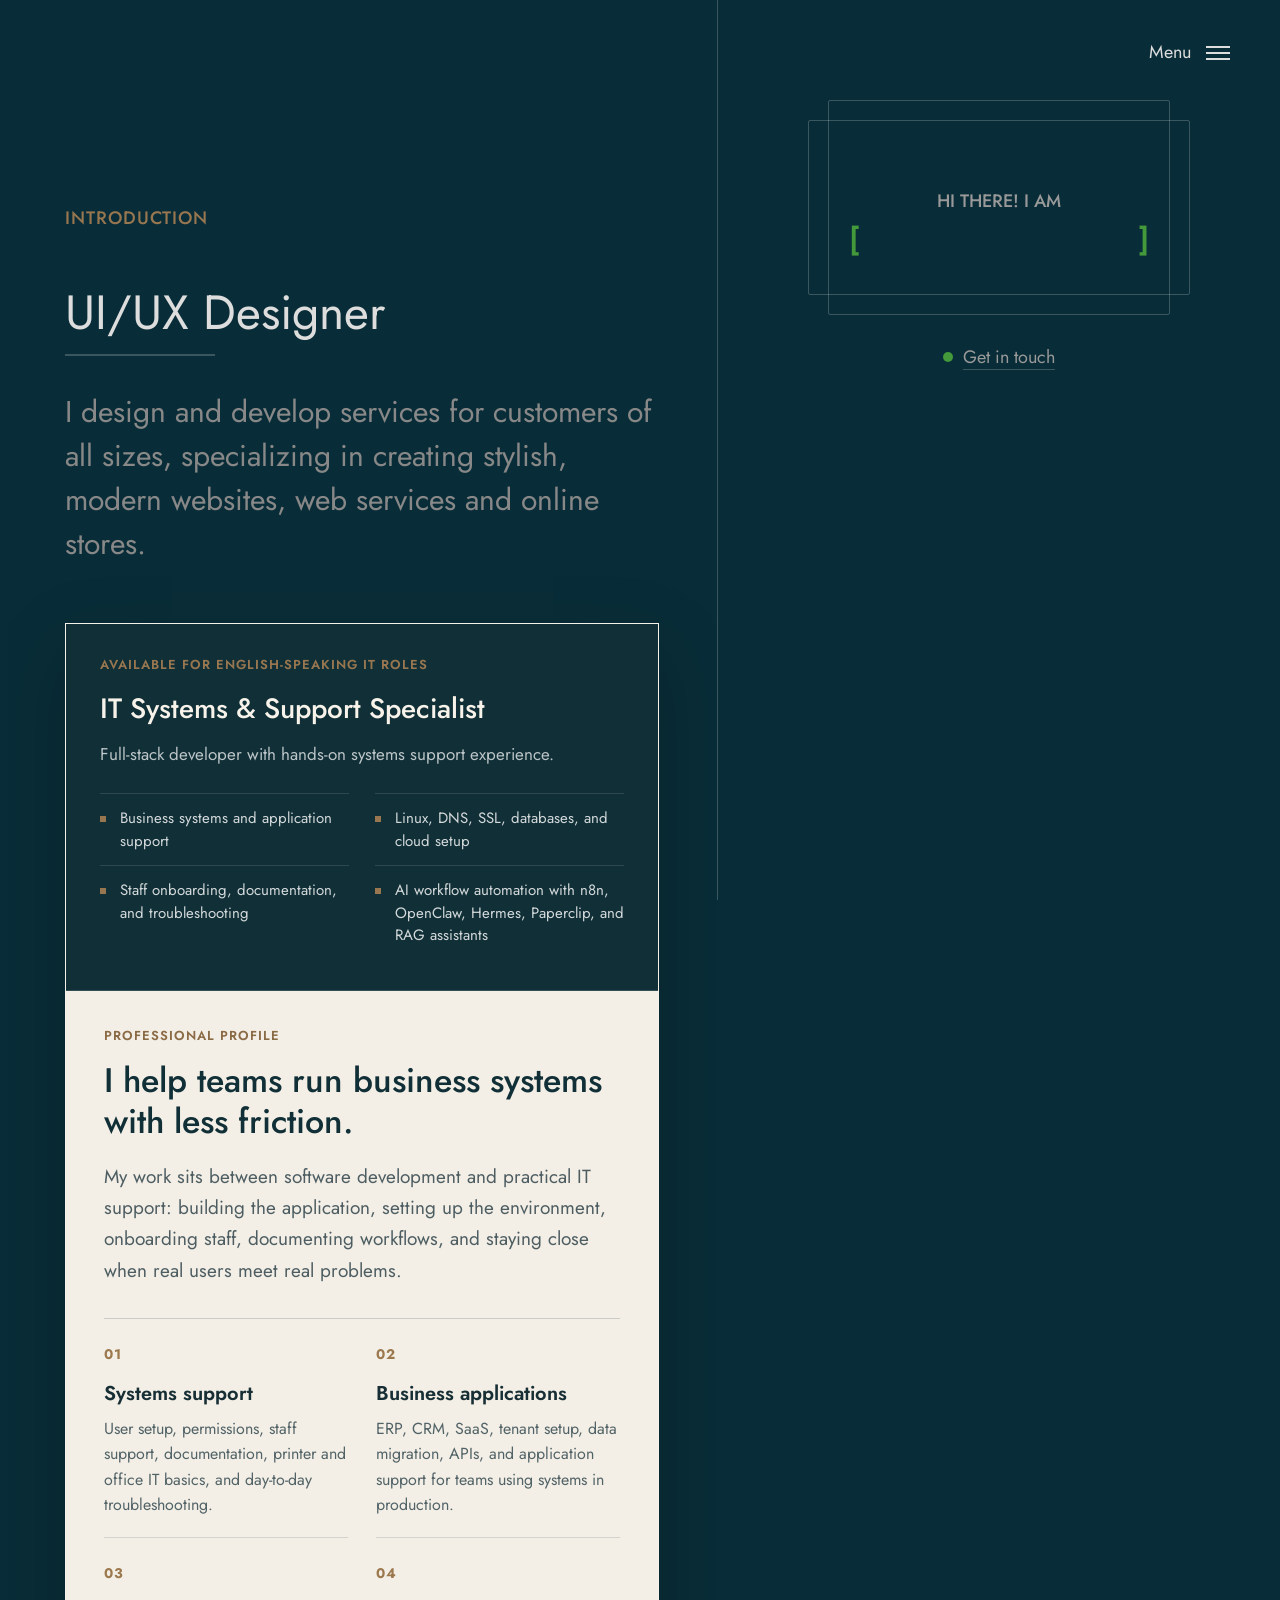
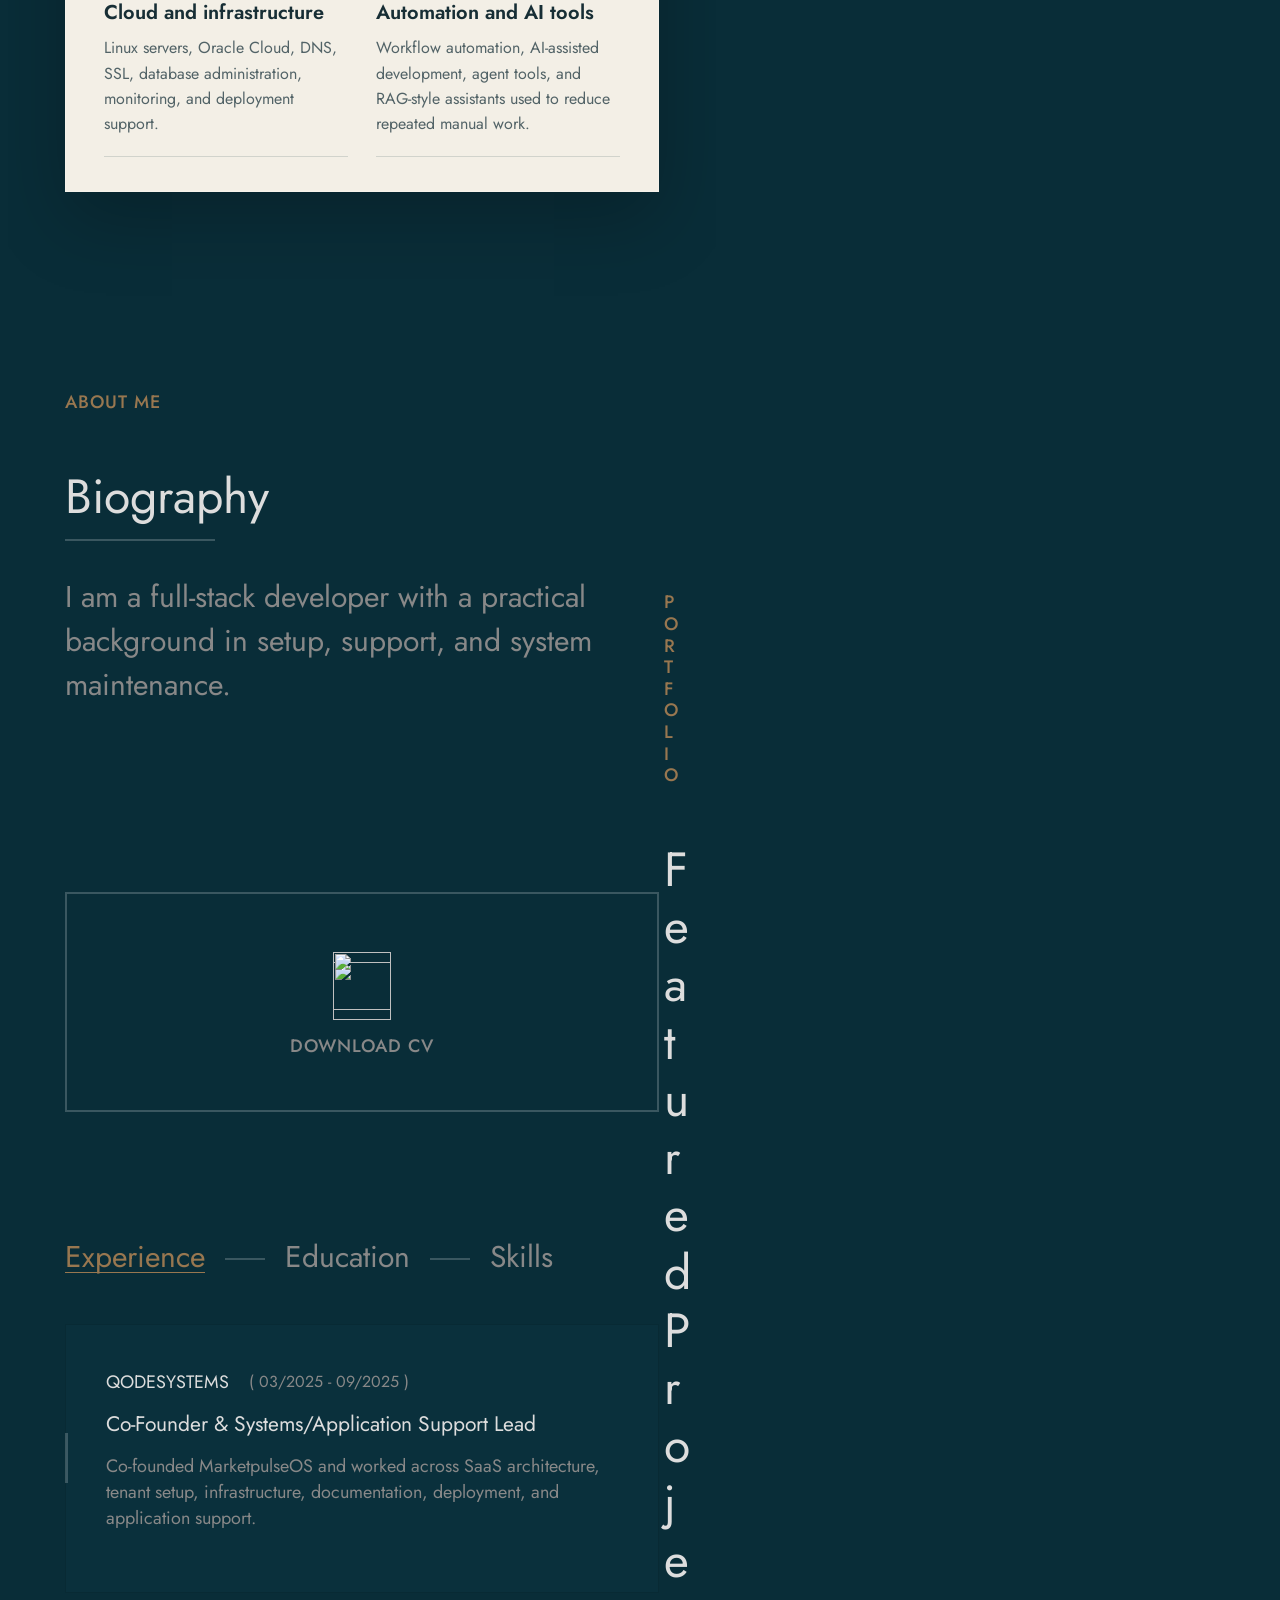
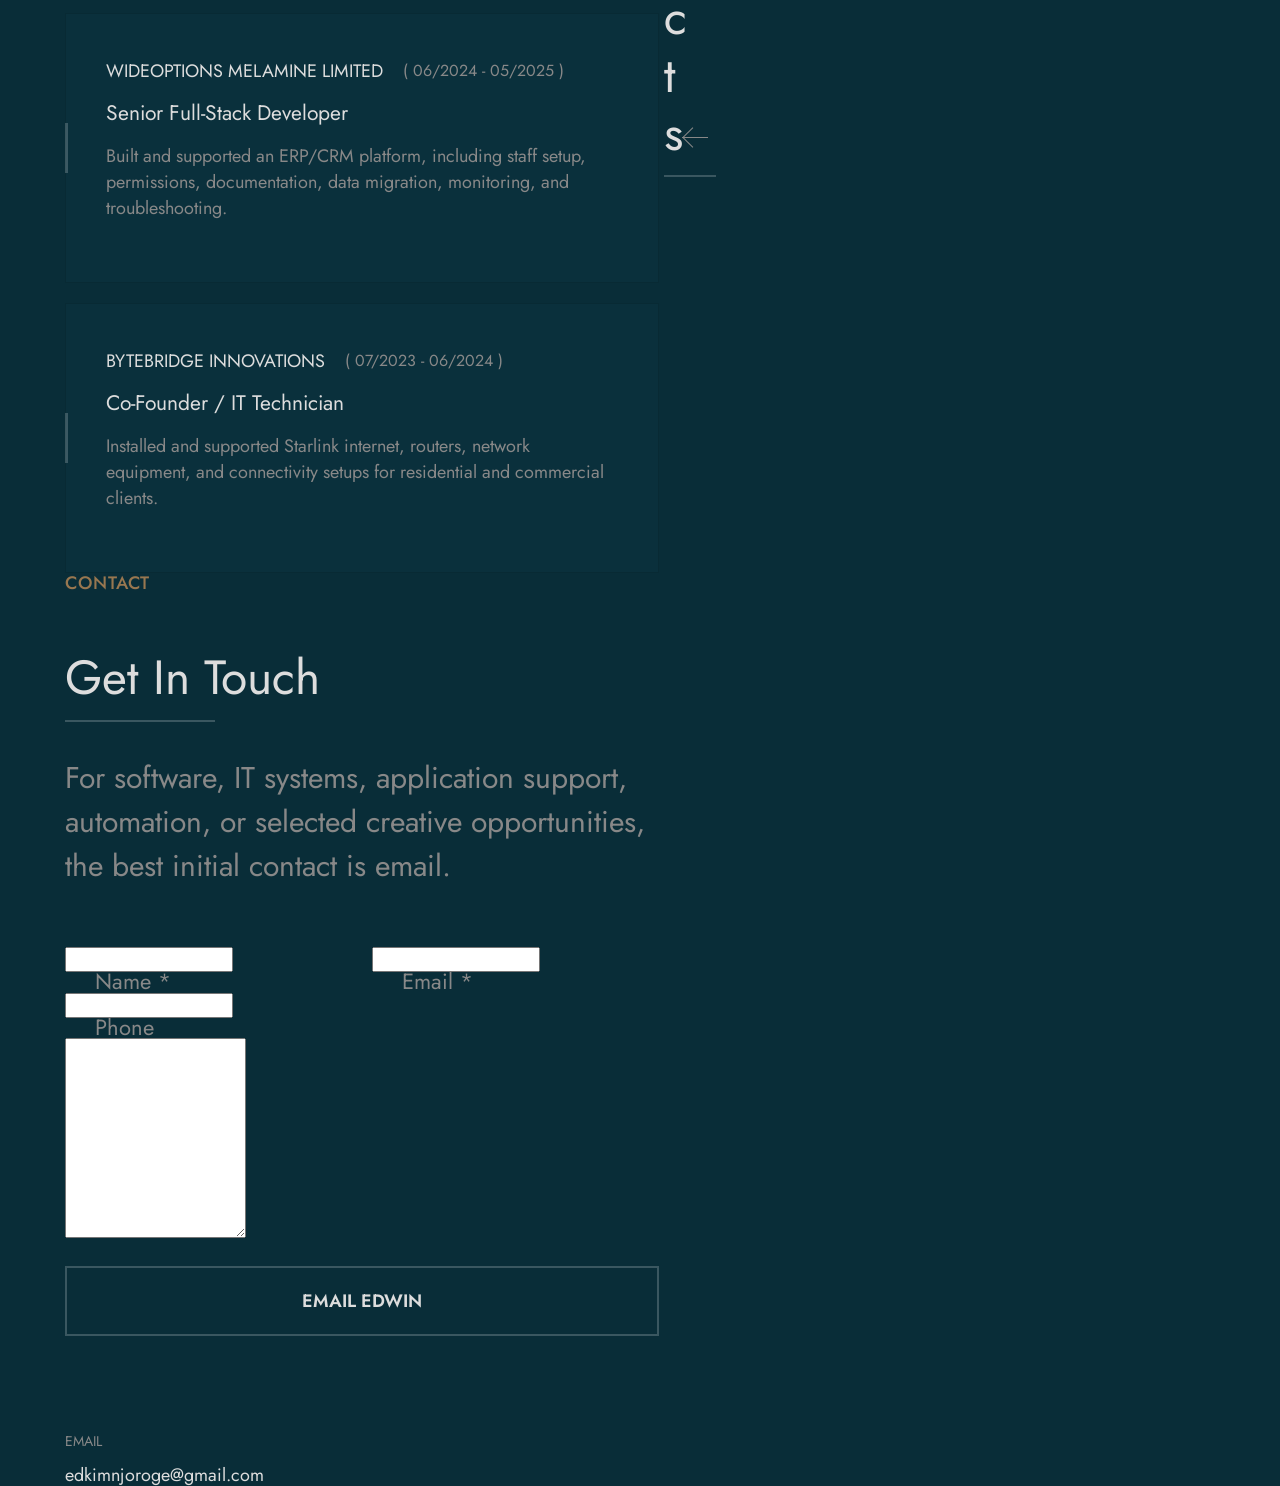
==== index.html @ b4921d98 "Test CV-style portfolio landing" ====
<!DOCTYPE html>
<!--[if lt IE 7 ]><html class="ie ie6" lang="en"> <![endif]-->
<!--[if IE 7 ]><html class="ie ie7" lang="en"> <![endif]-->
<!--[if IE 8 ]><html class="ie ie8" lang="en"> <![endif]-->
<!--[if (gte IE 9)|!(IE)]><!--><html lang="en"> <!--<![endif]-->

<head>

<meta http-equiv="Content-Type" content="text/html; charset=utf-8" />

<meta name="description" content="Portfolio of Edwin Njoroge, an IT Systems & Support Specialist and full-stack developer with experience in SaaS platforms, business systems, infrastructure support, application support, and automation.">
<meta name="author" content="Edwin Njoroge">

<meta name="viewport" content="width=device-width, initial-scale=1, maximum-scale=1">

<title data-i18n="site.pageTitles.home">Edwin Njoroge | IT Systems & Support Specialist</title>
<link rel="icon" type="image/png" href="favicon.png">

<!-- Google Fonts -->
<link rel="preconnect" href="https://fonts.googleapis.com">
<link rel="preconnect" href="https://fonts.gstatic.com" crossorigin>
<link href="https://fonts.googleapis.com/css2?family=Jost:ital,wght@0,100;0,200;0,300;0,400;0,500;0,600;0,700;0,800;0,900;1,100;1,200;1,300;1,400;1,500;1,600;1,700;1,800;1,900&display=swap" rel="stylesheet">
<!-- /Google Fonts -->

<!-- Styles -->
<link type="text/css" rel="stylesheet" href="css/base.css?ver=3" />
<link type="text/css" rel="stylesheet" href="css/owl-carousel.css?ver=3" />
<link type="text/css" rel="stylesheet" href="css/style.css?ver=20260705-cvtest" />
<!--[if lt IE 9]> <script src="js/modernizr.custom.js?ver=3"></script> <![endif]-->
<!-- /Styles -->

</head>

<body>
<script>
(function () {
	try {
		var theme = window.localStorage.getItem('edkimnjoroge-theme');
		if (theme === 'light') {
			document.body.classList.add('light');
		} else if (theme === 'dark') {
			document.body.classList.remove('light');
		}
	} catch (error) {}
})();
</script>


<!-- Wrapper All -->
<div class="resumo_fn_wrapper">

	<!-- MODALBOX -->
	<div class="resumo_fn_modalbox">
		<a class="extra_closer" href="#"></a>
		<div class="box_inner">
			<a class="closer" href="#"><span></span></a>
			<div class="modal_content">
				
				<div class="modal_in">
					<!-- Content comes from JS -->
				</div>
				
				<div class="fn__nav" data-from="" data-index="">
					<a href="#" class="prev">
						<span class="text">Prev</span>
						<span class="arrow_wrapper"><span class="arrow"></span></span>
					</a>
					<a href="#" class="next">
						<span class="text">Next</span>
						<span class="arrow_wrapper"><span class="arrow"></span></span>
					</a>
				</div>
			</div>
		</div>
	</div>
	<!-- /MODALBOX --> 
	
	<div class="resumo_fn_content">
		
		<!-- Main Left Part -->
		<div class="resumo_fn_left">

			<!-- Page -->
			<div class="resumo_fn_page">


				<!-- Home Section -->
				<section id="home">
					<div class="container">
						<div class="roww">

							<!-- Main Title -->
							<div class="resumo_fn_main_title">
								<h3 class="subtitle" data-i18n="home.eyebrow">Introduction</h3>
								<h3 class="title" data-i18n="home.heroName">UI/UX Designer</h3>
								<p class="desc" data-i18n="home.heroLead">I design and develop services for customers of all sizes, specializing in creating stylish, modern websites, web services and online stores.</p>
								<p class="desc" data-i18n="home.heroBody" style="margin-top: 15px;"></p>
							</div>
							<!-- /Main Title -->

							<div class="cv_dossier">
								<aside class="cv_dossier_side">
									<p class="cv_dossier_kicker" data-i18n="home.dossier.kicker">Available for English-speaking IT roles</p>
									<h4 data-i18n="home.dossier.role">IT Systems & Support Specialist</h4>
									<p data-i18n="home.dossier.roleNote">Full-stack developer with hands-on systems support experience.</p>
									<ul>
										<li data-i18n="home.dossier.sideItems.0">Business systems and application support</li>
										<li data-i18n="home.dossier.sideItems.1">Linux, DNS, SSL, databases, and cloud setup</li>
										<li data-i18n="home.dossier.sideItems.2">Staff onboarding, documentation, and troubleshooting</li>
										<li data-i18n="home.dossier.sideItems.3">AI workflow automation with n8n, OpenClaw, Hermes, Paperclip, and RAG assistants</li>
									</ul>
								</aside>
								<div class="cv_dossier_main">
									<p class="cv_dossier_label" data-i18n="home.dossier.profileLabel">Professional profile</p>
									<h4 data-i18n="home.dossier.profileTitle">I help teams run business systems with less friction.</h4>
									<p data-i18n="home.dossier.profileBody">My work sits between software development and practical IT support: building the application, setting up the environment, onboarding staff, documenting workflows, and staying close when real users meet real problems.</p>
									<div class="cv_dossier_grid">
										<div class="cv_dossier_card">
											<span data-i18n="home.dossier.cards.0.number">01</span>
											<h5 data-i18n="home.dossier.cards.0.title">Systems support</h5>
											<p data-i18n="home.dossier.cards.0.body">User setup, permissions, staff support, documentation, printer and office IT basics, and day-to-day troubleshooting.</p>
										</div>
										<div class="cv_dossier_card">
											<span data-i18n="home.dossier.cards.1.number">02</span>
											<h5 data-i18n="home.dossier.cards.1.title">Business applications</h5>
											<p data-i18n="home.dossier.cards.1.body">ERP, CRM, SaaS, tenant setup, data migration, APIs, and application support for teams using systems in production.</p>
										</div>
										<div class="cv_dossier_card">
											<span data-i18n="home.dossier.cards.2.number">03</span>
											<h5 data-i18n="home.dossier.cards.2.title">Cloud and infrastructure</h5>
											<p data-i18n="home.dossier.cards.2.body">Linux servers, Oracle Cloud, DNS, SSL, database administration, monitoring, and deployment support.</p>
										</div>
										<div class="cv_dossier_card">
											<span data-i18n="home.dossier.cards.3.number">04</span>
											<h5 data-i18n="home.dossier.cards.3.title">Automation and AI tools</h5>
											<p data-i18n="home.dossier.cards.3.body">Workflow automation, AI-assisted development, agent tools, and RAG-style assistants used to reduce repeated manual work.</p>
										</div>
									</div>
								</div>
							</div>

						</div>
					</div>
				</section>
				<!-- /Home Section -->


				<!-- About Section -->
				<section id="about">
					<div class="container">
						<div class="roww">

							<!-- Main Title -->
							<div class="resumo_fn_main_title">
								<h3 class="subtitle" data-i18n="about.eyebrow">About Me</h3>
								<h3 class="title" data-i18n="about.title">Biography</h3>
								<p class="desc" data-i18n="about.lead">I am a full-stack developer with a practical background in setup, support, and system maintenance.</p>
								<div id="about-paragraphs" style="margin-top: 15px;"></div>
							</div>
							<!-- /Main Title -->

							<!-- About Information -->
							<div class="resumo_fn_about_info">
								<div class="about_left">
									<!-- Dynamic Table inserted by JS -->
								</div>
								<div class="about_right">
									<!-- Download CV Button -->
									<div class="resumo_fn_cv_btn">
										<a href="#" download>
											<span class="icon">
												<img src="svg/inbox.svg" alt="" class="fn__svg" />
												<img src="svg/arrow.svg" alt="" class="fn__svg arrow" />
											</span>
											<span>Download CV</span>
										</a>
									</div>
									<!-- /Download CV Button -->
								</div>
							</div>
							<!-- /About Information -->


							<!-- Tabs Shortcode -->
							<div class="resumo_fn_tabs">

								<!-- Tab: Header -->
								<div class="tab_header">
									<ul>
										<li class="active"><a href="#tab1">Experience</a></li>
										<li><a href="#tab2">Education</a></li>
										<li><a href="#tab3">Skills</a></li>
									</ul>
								</div>
								<!-- /Tab: Header -->

								<!-- Tab: Content -->
								<div class="tab_content">

									<!-- #1 tab content -->
									<div id="tab1" class="tab_item active">

										<!-- Boxed List -->
										<div class="resumo_fn_boxed_list">
											<ul>
												<li>
													<div class="item">
														<div class="item_top">
															<h5>Qodesystems</h5>
															<span>( 03/2025 - 09/2025 )</span>
														</div>
														<h3>Co-Founder & Systems/Application Support Lead</h3>
														<p>Co-founded MarketpulseOS and worked across SaaS architecture, tenant setup, infrastructure, documentation, deployment, and application support.</p>
													</div>
												</li>
												<li>
													<div class="item">
														<div class="item_top">
															<h5>Wideoptions Melamine Limited</h5>
															<span>( 06/2024 - 05/2025 )</span>
														</div>
														<h3>Senior Full-Stack Developer</h3>
														<p>Built and supported an ERP/CRM platform, including staff setup, permissions, documentation, data migration, monitoring, and troubleshooting.</p>
													</div>
												</li>
												<li>
													<div class="item">
														<div class="item_top">
															<h5>ByteBridge Innovations</h5>
															<span>( 07/2023 - 06/2024 )</span>
														</div>
														<h3>Co-Founder / IT Technician</h3>
														<p>Installed and supported Starlink internet, routers, network equipment, and connectivity setups for residential and commercial clients.</p>
													</div>
												</li>
											</ul>
										</div>
										<!-- /Boxed List -->

									</div>
									<!-- /#1 tab content -->

									<!-- #2 tab content -->
									<div id="tab2" class="tab_item">

										<!-- Boxed List -->
										<div class="resumo_fn_boxed_list">
											<ul>
												<li>
													<div class="item">
														<div class="item_top">
															<h5>Jomo Kenyatta University of Agriculture and Technology</h5>
															<span>( 2009 - 2013 )</span>
														</div>
														<h3>BSc Computer Science</h3>
														<p>Second Class Honours. Degree recognized in Germany through Anabin as corresponding to a German Bachelor.</p>
													</div>
												</li>
												<li>
													<div class="item">
														<div class="item_top">
															<h5>VHS Herrenberg</h5>
															<span>( 04/2026 - Present )</span>
														</div>
														<h3>German Language Course</h3>
														<p>Continuing German language study towards B1.</p>
													</div>
												</li>
												<li>
													<div class="item">
														<div class="item_top">
															<h5>AG German Institute</h5>
															<span>( 2024 - 05/2025 )</span>
														</div>
														<h3>German Language Course</h3>
														<p>Completed German language study in Nairobi before relocating to Germany.</p>
													</div>
												</li>
											</ul>
										</div>
										<!-- /Boxed List -->

									</div>
									<!-- /#2 tab content -->

									<!-- #3 tab content -->
									<div id="tab3" class="tab_item">

										<!-- Progress Bar -->
										<div class="resumo_fn_progress_bar">

											<div class="progress_item" data-value="92">
												<div class="item_in">
													<h3 class="progress_title">Adobe Photoshop</h3>
													<span class="progress_percent"></span>
													<div class="bg_wrap"><div class="progress_bg"></div></div>
												</div>
											</div>

											<div class="progress_item" data-value="95">
												<div class="item_in">
													<h3 class="progress_title">HTML5 &amp; CSS3</h3>
													<span class="progress_percent"></span>
													<div class="bg_wrap"><div class="progress_bg"></div></div>
												</div>
											</div>

											<div class="progress_item" data-value="80">
												<div class="item_in">
													<h3 class="progress_title">WordPress</h3>
													<span class="progress_percent"></span>
													<div class="bg_wrap"><div class="progress_bg"></div></div>
												</div>
											</div>

											<div class="progress_item" data-value="85">
												<div class="item_in">
													<h3 class="progress_title">Adobe Illustrator</h3>
													<span class="progress_percent"></span>
													<div class="bg_wrap"><div class="progress_bg"></div></div>
												</div>
											</div>

										</div>
										<!-- /Progress Bar -->

										<!-- Description -->
										<div class="resumo_fn_desc">
											<p>I work across software delivery, product implementation, infrastructure, application support, and workflow automation, with additional experience in creative production and visual presentation.</p>
										</div>

									</div>
									<!-- /#2 tab content -->

								</div>
								<!-- /Tab: Content -->
							</div>
							<!-- /Tabs Shortcode -->


						</div>
					</div>
				</section>
				<!-- /About Section -->



				<!-- Portfolio Section -->
				<section id="portfolio">

					<div class="container">
						<div class="roww">
							<!-- Main Title -->
							<div class="resumo_fn_main_title">
								<div class="my__nav">
									<a href="#" class="prev"><span></span></a>
									<a href="#" class="next"><span></span></a>
								</div>
								<h3 class="subtitle" data-i18n="site.nav.projects">Portfolio</h3>
								<h3 class="title" id="portfolio-section-title" data-i18n="projects.title">Featured Projects</h3>
							</div>
							<!-- /Main Title -->
							
						</div>
					</div>

					<div class="container noright">
						<div class="roww">
							<div class="owl-carousel modal_items portfolio-carousel" id="portfolio-carousel" data-from="portfolio" data-count="0">
								<!-- Dynamically populated by JS -->
							</div>
						</div>
					</div>

				</section>
				<!-- /Portfolio Section -->
				<!-- Contact Section -->
				<section id="contact">
					<div class="container">
						<div class="roww resumo_fn_contact">

							<!-- Main Title -->
							<div class="resumo_fn_main_title">
								<h3 class="subtitle" data-i18n="contact.eyebrow">Contact</h3>
								<h3 class="title" data-i18n="contact.title">Get In Touch</h3>
								<p class="desc" data-i18n="contact.intro">For software, IT systems, application support, automation, or selected creative opportunities, the best initial contact is email.</p>
							</div>
							<!-- /Main Title -->

							<!-- Contact Form -->
							<form class="contact_form" action="/" method="post" autocomplete="off" data-email="edkimnjoroge@gmail.com">
								<div class="success" data-success="Your email client should open with the message ready to send."></div>
								<div class="empty_notice"><span>Please fill name, email, and message.</span></div>

								<div class="items_wrap">
									<div class="items">
										<div class="item half">
											<div class="input_wrapper">
												<input id="name" type="text" />
												<span class="moving_placeholder" data-i18n="contact.namePlaceholder">Name *</span>
											</div>
										</div>
										<div class="item half">
											<div class="input_wrapper">
												<input id="email" type="email" />
												<span class="moving_placeholder" data-i18n="contact.emailPlaceholder">Email *</span>
											</div>
										</div>
										<div class="item">
											<div class="input_wrapper">
												<input id="phone" type="text" />
												<span class="moving_placeholder" data-i18n="contact.phonePlaceholder">Phone</span>
											</div>
										</div>
										<div class="item">
											<div class="input_wrapper">
												<textarea id="message"></textarea>
												<span class="moving_placeholder" data-i18n="contact.messagePlaceholder">Message</span>
											</div>
										</div>
										<div class="item">
											<a id="send_message" href="#" data-i18n="contact.submitButton">Email Edwin</a>
										</div>
									</div>
								</div>
							</form>
							<!-- /Contact Form -->

							<!-- Contact Info -->
							<div class="resumo_fn_contact_info">
								<p data-i18n="contact.emailLabel">Email</p>
								<h3><a class="fn__link" href="mailto:edkimnjoroge@gmail.com" id="contact-email">edkimnjoroge@gmail.com</a></h3>
							</div>
							<!-- /Contact Info -->

						</div>
					</div>
				</section>
				<!-- /Contact Section -->

			</div>
			<!-- /Page -->

		</div>
		<!-- /Main Left Part -->

		<!-- Main Right Part -->
		<div class="resumo_fn_right">

			<!-- Menu Triggger -->
			<a href="#" class="menu_trigger">
				<span class="text">Menu</span>
				<span class="hamb">
					<span></span>
					<span></span>
					<span></span>
				</span>
			</a>
			<!-- /Menu Triggger -->

			<!-- Panel Content -->
			<div class="right_in">
				<div class="right_top">
					<div class="border1"></div><div class="border2"></div>

					<div class="img_holder">
						<img src="img/Edwin Njoroge Profile Photo.jpg" alt="">
						<div class="abs_img" data-bg-img="img/Edwin Njoroge Profile Photo.jpg"></div>
					</div>
					<div class="title_holder">
						<h5 data-i18n="site.nav.home">Hi There! I am</h5>
						<h3>
							<span class="animated_title">
								<span class="title_in" data-i18n="home.heroName">Edwin Njoroge</span>
								<span class="title_in" data-i18n="home.heroRole">IT Systems & Support Specialist</span>
							</span>
						</h3>
					</div>
				</div>
				<div class="right_bottom">
					<a href="#contact">
						<span class="circle"></span>
						<span class="text" data-i18n="contact.title">Get in touch</span>
					</a>
				</div>
			</div>
			<!-- /Panel Content -->

		</div>
		<!-- /Main Right Part -->
	
	</div>
	
	<!-- Right Hidden Navigation -->
	<a href="#" class="resumo_fn_nav_overlay"></a>
	<div class="resumo_fn_navigation">
		<a href="#" class="closer"></a>
		
		<!-- Navigation Content -->
		<div class="nav_in">
			
			<nav id="nav">
				<h3 class="label">Menu</h3>
				<div id="site-nav-controls" class="site-nav-controls"></div>
				<ul>
					<li><a href="#home" data-i18n="site.nav.home">Home</a></li>
					<li><a href="#about" data-i18n="site.nav.about">About</a></li>
					<li><a href="#portfolio" data-i18n="site.nav.projects" data-portfolio-mode="software">Portfolio</a></li>
					<li><a href="#portfolio" data-i18n="site.nav.creative" data-portfolio-mode="creative">Creative</a></li>
					<li><a href="#contact" data-i18n="site.nav.contact">Contact</a></li>
				</ul>
			</nav>
			
			<div class="nav_footer">
				<div class="social">
					<ul>
						<li><a href="https://www.linkedin.com/in/edkimnjoroge/" target="_blank" rel="noopener noreferrer"><img src="svg/social/linkedin.svg" alt="LinkedIn" class="fn__svg"></a></li>
					</ul>
				</div>
			</div>
			
		</div>
		<!-- /Navigation Content -->
		
	</div>
	<!-- /Right Hidden Navigation -->
	
	
	<div class="frenify-cursor cursor-outer" data-default="yes" data-link="yes" data-slider="yes"><span class="fn-cursor"></span></div>
	<div class="frenify-cursor cursor-inner" data-default="yes" data-link="yes" data-slider="yes"><span class="fn-cursor"><span class="fn-left"></span><span class="fn-right"></span></span></div>
	
</div>
<!-- /Wrapper All -->



<!-- Scripts -->
<script src="js/jquery.js?ver=3"></script>
<script src="js/typed.js?ver=3"></script>
<script src="js/owl-carousel.js?ver=3"></script>
<script src="js/waypoints.js?ver=3"></script>
<script src="js/nicescroll.js?ver=3"></script>
<!--[if lt IE 10]> <script src="js/ie8.js?ver=3"></script> <![endif]-->
<script src="data/content.js?ver=20260705-cvtest"></script>
<script src="data/portfolio.js?ver=20260705-cvtest"></script>
<script src="js/app.js?ver=20260705-cvtest"></script>
<script src="js/init.js?ver=20260705-cvtest"></script>
<!-- /Scripts -->

</body>
</html>
---- css/style.css ----
@charset "utf-8";
/*
/*	Copyright (c) 2021 Frenify
/*	Author: Frenify
/*	This file is made for CURRENT TEMPLATE
/*


	List of CSS codes:
	
	01) Base
	02) Site Structure
	03) Site Right
	04) Right Hidden Navigation
	05) Home Section
	06) About Section
	07) CV Button
	08) Tabs Shortcode
	09) Boxed List
	10) Progress Bar
	11) Magic Cursor
	12) Portfolio Section
	13) Services List
	14) Partners
	15) Testimonials
	16) Blog List
	17) Pulse animation
	18) Contact
	19) Contact Information
	20) Footer
	21) Intro
	22) Responsive
	23) Light Version


/*------------------------------------------------------------------*/
/*	01) Base
/*------------------------------------------------------------------*/
:root{
    --mc: #987750;
	--tc: #888;
	--bg-main: #092d38;
	--bg-deep: #0c3542;
	--bg-surface: #164956;
	--bg-surface-deep: #0a303c;
	--border-dark: #082a34;
}
html {
	overflow-x: hidden;
	padding: 0px;
	margin: 0px
}
body{
	font-family: 'Jost', Arial, Helvetica, sans-serif;
	font-size: 18px;
	line-height: 1.44;
	letter-spacing: 0;
	font-weight: 400;
	color: #888;
	background-color: var(--bg-main);
	
	word-break: break-word;
}
.fn__svg{
	fill: currentcolor;
	width: 18px;
	height: 18px;
}
h1,h2,h3,h4,h5,h6{line-height: 1.2;font-weight: 600;font-family: 'Jost';color: #ddd;}
h1>a,h2>a,h3>a,h4>a,h5>a,h6>a{color: #ddd;}
h1>a:hover,h2>a:hover,h3>a:hover,h4>a:hover,h5>a:hover,h6>a:hover{color: var(--mc);}
input{font-family: 'Jost';}
p{letter-spacing: 0;}
a:focus {
    outline: thin dotted;
	outline: none;
}
@media(max-width: 1200px){html,body{width:100%;overflow-x: hidden;position: relative;}}
.row,[class^="resumo_fn_"]{
	width: 100%;
	float: left;
	clear: both;
}
/*------------------------------------------------------------------*/
/*	02) Site Structure
/*------------------------------------------------------------------*/
.resumo_fn_wrapper,
.resumo_fn_wrapper *:before,
.resumo_fn_wrapper *:after,
.resumo_fn_wrapper *{
	box-sizing: border-box;
}
.resumo_fn_wrapper{
	min-height: 100vh;
	position: relative;
	overflow: hidden;
}
.resumo_fn_wrapper_all:after{
	clear: both;
	display: table;
	content: '';
}
.resumo_fn_page,
.resumo_fn_wrapper{
	width: 100%;
	float: left;
	clear: both;
}
.resumo_fn_left{
	width: 56%;
	min-height: 100vh;
	position: relative;
	overflow-x: hidden;
	float: none;
	clear: none;
	transition: all .5s ease;
}
@media(min-width: 1041px){
	.scrolled .resumo_fn_navigation,
	.scrolled .resumo_fn_right{
		width: 32%;
	}
	.scrolled .resumo_fn_left{
		width: 68%;
	}
}
/*------------------------------------------------------------------*/
/*	03) Site Right
/*------------------------------------------------------------------*/
.resumo_fn_right{
	width: 44%;
	min-height: 100vh;
	position: fixed;
	right: 0;
	top: 0;
	bottom: 0;
	border-left: 1px solid rgba(255,255,255,.2);
	transition: all .5s ease;
}
.resumo_fn_right .right_in{
	position: relative;
	width: 100%;
	padding: 100px 16%;
}
.resumo_fn_right .title_holder,
.resumo_fn_right .img_holder{
	position: relative;
	z-index: 2;
}
.resumo_fn_right .img_holder img{
	min-width: 100%;
	opacity: 1;
}
.resumo_fn_right .right_top{
	padding: 38px 41px;
	position: relative;
	width: 100%;
	margin-bottom: 30px;
	z-index: 5;
}
.resumo_fn_right .border1{
	position: absolute;
	z-index: 1;
	left: 0;
	bottom: 20px;
	right: 0;
	top: 20px;
	border: 1px solid rgba(255,255,255,.2);
	border-radius: 2px;
	transition: all .3s ease;
}
.resumo_fn_right .border2{
	position: absolute;
	z-index: 1;
	left: 20px;
	bottom: 0;
	right: 20px;
	top: 0;
	border: 1px solid rgba(255,255,255,.2);
	border-radius: 2px;
	transition: all .3s ease;
}
.resumo_fn_right:hover .border1,
.resumo_fn_right:hover .border2{
	border-color: rgba(255,255,255,.3);
}
.resumo_fn_right .abs_img{
	position: absolute;
	z-index: 1;
	left: 0;
	bottom: 0;
	right: 0;
	top: 0;
	
	background-size: cover;
	background-position: center;
	background-repeat: no-repeat;
}
.resumo_fn_right .title_holder{
	text-align: center;
	padding: 27px 0 20px;
}
.resumo_fn_right .title_holder h5{
	margin: 0;
	padding: 0;
	font-size: 18px;
	color: #999;
	font-weight: 500;
	text-transform: uppercase;
	margin-bottom: 8px;
}
.resumo_fn_right .title_holder h3{
	margin: 0;
	padding: 0 10px;
	font-size: 30px;
	min-height: 36px;
	position: relative;
}
.scrolled .resumo_fn_right .title_holder h3{
	font-weight: 400;
}
.animated_title:before,
.animated_title:after{
	position: absolute;
    top: 0;
    color: #44993b;
	animation: opacity 3s infinite;
}
@keyframes opacity {
  0%, 100% {opacity:0;}
  50% {opacity:1;}
}
.animated_title:after{
	content: "[";
    left: 0;
}
.animated_title:before{
	content: "]";
    right: 0;
    bottom: 0;
    top: auto;
}
.animated_title .title_in{
	display: none;
}
.resumo_fn_right .right_bottom{
	width: 100%;
	text-align: center;
	display: -webkit-flex;
	display: -moz-flex;
	display: -ms-flex;
	display: -o-flex;
	display: flex;
	-webkit-flex-direction: row;
	-moz-flex-direction: row;
	-ms-flex-direction: row;
	-o-flex-direction: row;
	flex-direction: row;
	justify-content: center;
	position: relative;
	z-index: 5;
}
.resumo_fn_right .right_bottom a{
	text-decoration: none;
	padding-left: 20px;
	white-space: nowrap;
	text-overflow: ellipsis;
	display: block;
	font-size: 18px;
	color: #999;
	position: relative;
	line-height: 25px;
	max-width: 100%;
}
.resumo_fn_right .right_bottom a .text{
	overflow: hidden;
    text-overflow: ellipsis;
    white-space: nowrap;
    display: block;
}
.resumo_fn_right .right_bottom .circle{
	position: absolute;
	width: 10px;
	height: 10px;
	border-radius: 100%;
	background-color: #44993b;
	left: 0;
	top: 50%;
	margin-top: -5px;
    display: block;
}
.resumo_fn_right .right_bottom a:before{
	bottom: 0;
	left: 20px;
	right: 0;
	height: 1px;
	background-color: rgba(255,255,255,.2);
	content: '';
	position: absolute;
	transition: all 300ms ease;
}
.resumo_fn_right .right_bottom a:hover:before{
	background-color: rgba(255,255,255,.5);
}
.resumo_fn_right .right_bottom a:hover{
	color: #ccc;
}
.resumo_fn_right .menu_trigger{
	display: -webkit-flex;
	display: -moz-flex;
	display: -ms-flex;
	display: -o-flex;
	display: flex;
	-webkit-flex-direction: row;
	-moz-flex-direction: row;
	-ms-flex-direction: row;
	-o-flex-direction: row;
	flex-direction: row;
	-ms-align-items: center;
	align-items: center;
	position: absolute;
	z-index: 55;
	text-decoration: none;
	color: #ddd;
	right: 50px;
	top: 40px;
}
.resumo_fn_right .menu_trigger .hamb{
	display: -webkit-flex;
	display: -moz-flex;
	display: -ms-flex;
	display: -o-flex;
	display: flex;
	-webkit-flex-direction: column;
	-moz-flex-direction: column;
	-ms-flex-direction: column;
	-o-flex-direction: column;
	flex-direction: column;
	-ms-align-items: center;
	align-items: center;
	justify-content: center;
	position: relative;
	margin-left: 15px;
}
.resumo_fn_right .menu_trigger .hamb span:first-child{
	margin-top: 0;
}
.resumo_fn_right .menu_trigger .hamb span{
	width: 24px;
	height: 2px;
	display: block;
	margin-top: 4px;
	background-color: #ddd;
}
/*------------------------------------------------------------------*/
/*	04) Right Hidden Navigation
/*------------------------------------------------------------------*/
.nav-opened .resumo_fn_navigation{
	transform: translateX(0%);
}
.nav-opened .resumo_fn_nav_overlay{
	transform: translateX(0%);
}
.resumo_fn_navigation .nav_footer.ready{
	transform: translateY(0);
	opacity: 1;
}
.nav-opened #nav ul li{
	transform: translateX(0);
	opacity: 1;
}
.resumo_fn_navigation{
	position: fixed;
	right: 0;
	width: 44%;
	min-height: 100%;
	top: 0;
	bottom: 0;
	background-color: var(--bg-deep);
	transform: translateX(102%);
	transition: all 1s ease;
	z-index: 999;
}
.resumo_fn_navigation .nav_in{
	position: relative;
    width: 100%;
    padding: 100px 16%;
	height: 100%;
	display: -webkit-flex;
	display: -moz-flex;
	display: -ms-flex;
	display: -o-flex;
	display: flex;
	-webkit-flex-direction: column;
	-moz-flex-direction: column;
	-ms-flex-direction: column;
	-o-flex-direction: column;
	flex-direction: column;
	justify-content: space-between;
	z-index: 5;
}
.resumo_fn_nav_overlay{
	display: block;
	text-decoration: none;
	z-index: 3;
	position: fixed;
	top: 0;
	left: 0;
	width: 100%;
	bottom: 0;
	background-color: var(--bg-main);
	opacity: .9;
	transform: translateX(-102%);
	transition: all 1s ease;
}
.resumo_fn_navigation .closer{
	display: block;
	width: 40px;
	height: 40px;
	text-decoration: none;
	color: #888;
	position: absolute;
	right: 40px;
	top: 40px;
	overflow: hidden;
	z-index: 55;
	transform: translateZ(0);
	border: 1px solid transparent;
}
.resumo_fn_navigation .closer:after,
.resumo_fn_navigation .closer:before{
	top: 18px;
	top: 18.5px;
    left: -1px;
	content: '';
	position: absolute;
	width: 42px;
	height: 2px;
	background-color: #888;
	transition: all 300ms ease;
	perspective: 30px;
}
.resumo_fn_navigation .closer:after{
	transform: rotate(45deg) translateZ(0);
}
.resumo_fn_navigation .closer:before{
	transform: rotate(-45deg) translateZ(0);
}
.nav-hover-close .resumo_fn_navigation .closer,
.resumo_fn_navigation .closer:hover{
	border-color: var(--mc);
}
.nav-hover-close .resumo_fn_navigation .closer:before,
.resumo_fn_navigation .closer:hover:before{
	transform: scale(0.6) rotate(-45deg) translateZ(0);
	background-color: var(--mc);
}
.nav-hover-close .resumo_fn_navigation .closer:after,
.resumo_fn_navigation .closer:hover:after{
	transform: scale(0.6) rotate(45deg) translateZ(0);
	background-color: var(--mc);
}
#nav .label{
	margin: 0;
	padding: 0;
	font-size: 18px;
	color: #888;
	text-transform: uppercase;
	font-weight: 800;
	margin-bottom: 26px;
	letter-spacing: .25px;
}
#nav ul{
	list-style-type: none;
	margin: 0;
	padding: 0;
}
#nav ul a{
	text-decoration: none;
	font-size: 30px;
	color: #ddd;
	font-weight: 400;
	line-height: 1.3;
	display: block;
}
#nav ul a:hover{
	color: var(--mc);
}
#nav ul li{
	margin: 0;
	padding: 0;
	margin-bottom: 10px;
	transform: translateX(50px);
	opacity: 0;
	transition: all 500ms ease;
}
#nav ul li:last-child{
	margin-bottom: 0;
}
.resumo_fn_navigation .nav_footer{
	padding-top: 50px;
	transition: all .5s ease;
	opacity: 0;
	transform: translateY(50px);
}
.resumo_fn_navigation .social{
	margin-bottom: 25px;
}
.resumo_fn_navigation .social li{
	margin: 0 10px 10px 0;
}
.resumo_fn_navigation .social ul{
	list-style-type: none;
	margin: 0;
	padding: 0;
	display: -webkit-flex;
	display: -moz-flex;
	display: -ms-flex;
	display: -o-flex;
	display: flex;
	-webkit-flex-direction: row;
	-moz-flex-direction: row;
	-ms-flex-direction: row;
	-o-flex-direction: row;
	flex-direction: row;
	-ms-align-items: center;
	align-items: center;
	flex-wrap: wrap;
}
.resumo_fn_navigation .social a{
	display: -webkit-flex;
	display: -moz-flex;
	display: -ms-flex;
	display: -o-flex;
	display: flex;
	-ms-align-items: center;
	align-items: center;
	justify-content: center;
	color: #888;
	width: 40px;
	height: 40px;
	background-color: rgba(255,255,255,.05);
	transition: all 300ms ease;
}
.resumo_fn_navigation .social .fn__svg{
	width: 18px;
	height: 18px;
	display: block;
}
.resumo_fn_navigation .social a:hover{
	background-color: rgba(255,255,255,.1);
}
.resumo_fn_navigation .copyright{
	width: 100%;
	display: -webkit-flex;
	display: -moz-flex;
	display: -ms-flex;
	display: -o-flex;
	display: flex;
}
.resumo_fn_navigation .copyright a{
	text-decoration: none;
	white-space: nowrap;
	text-overflow: ellipsis;
	overflow: hidden;
	display: inline-block;
	font-size: 18px;
	color: #ddd;
	position: relative;
	line-height: 25px;
}
.resumo_fn_navigation .copyright a:before{
	bottom: 0;
	left: 0;
	right: 0;
	height: 1px;
	background-color: rgba(255,255,255,.2);
	content: '';
	position: absolute;
	transition: all 300ms ease;
}
.resumo_fn_navigation .copyright a:hover:before{
	background-color: rgba(255,255,255,.5);
}
.resumo_fn_navigation .copyright:hover{
	color: #fff;
}
/*------------------------------------------------------------------*/
/*	05) Home Section
/*------------------------------------------------------------------*/
#home{
	padding: 200px 0;
	display: -webkit-flex;
	display: -moz-flex;
	display: -ms-flex;
	display: -o-flex;
	display: flex;
	min-height: 100vh;
	-ms-align-items: center;
	align-items: center;
}
.resumo_fn_main_title > *:last-child{
	margin-bottom: 0 !important;
}
.resumo_fn_main_title .subtitle{
	margin: 0;
	padding: 0;
	font-size: 18px;
	text-transform: uppercase;
	font-weight: 500;
	letter-spacing: 1px;
	color: var(--mc);
	margin-bottom: 54px;
}
.resumo_fn_main_title .title{
	margin: 0;
	padding: 0;
	font-size: 48px;
	font-weight: 400;
	letter-spacing: 0;
	padding-bottom: 15px;
	margin-bottom: 34px;
	position: relative;
}
.resumo_fn_main_title .title:after{
	content: '';
	position: absolute;
	bottom: 0;
	height: 2px;
	background-color: rgba(255,255,255,.2);
	width: 150px;
	left: 0;
}
.resumo_fn_main_title .desc{
	margin: 0;
	padding: 0;
	font-size: 30px;
	line-height: 44px;
	letter-spacing: 0;
	margin-bottom: 57px;
}
.cv_dossier{
	display: grid;
	grid-template-columns: 1fr;
	width: 100%;
	margin-top: 30px;
	border: 1px solid rgba(255,255,255,.18);
	background: #f3efe6;
	box-shadow: 0 28px 70px rgba(0,0,0,.22);
}
.cv_dossier_side{
	padding: 32px 34px 30px;
	background: #102f37;
	border-bottom: 1px solid rgba(255,255,255,.15);
}
.cv_dossier_kicker,
.cv_dossier_label{
	margin: 0 0 18px;
	color: var(--mc);
	font-size: 13px;
	line-height: 1.4;
	font-weight: 600;
	letter-spacing: 1px;
	text-transform: uppercase;
}
.cv_dossier_side h4,
.cv_dossier_main h4{
	margin: 0;
	padding: 0;
	letter-spacing: 0;
}
.cv_dossier_side h4{
	color: #f8f3ea;
	font-size: 28px;
	font-weight: 500;
}
.cv_dossier_side p:not(.cv_dossier_kicker){
	margin: 15px 0 0;
	color: rgba(255,255,255,.72);
	font-size: 17px;
	line-height: 1.55;
}
.cv_dossier_side ul{
	display: grid;
	grid-template-columns: repeat(2, minmax(0, 1fr));
	gap: 0 26px;
	margin: 26px 0 0;
	padding: 0;
	list-style: none;
}
.cv_dossier_side li{
	position: relative;
	margin: 0;
	padding: 13px 0 13px 20px;
	border-top: 1px solid rgba(255,255,255,.12);
	color: rgba(255,255,255,.82);
	font-size: 15px;
	line-height: 1.5;
}
.cv_dossier_side li:before{
	content: '';
	position: absolute;
	left: 0;
	top: 22px;
	width: 6px;
	height: 6px;
	background: var(--mc);
}
.cv_dossier_main{
	padding: 36px 38px 34px;
	color: #243238;
}
.cv_dossier_label{
	color: #8b6b45;
	margin-bottom: 16px;
}
.cv_dossier_main h4{
	max-width: 760px;
	color: #102f37;
	font-size: 34px;
	font-weight: 500;
}
.cv_dossier_main > p:not(.cv_dossier_label){
	max-width: 800px;
	margin: 18px 0 0;
	color: #4d5d62;
	font-size: 19px;
	line-height: 1.65;
}
.cv_dossier_grid{
	display: grid;
	grid-template-columns: repeat(2, minmax(0, 1fr));
	gap: 0 28px;
	margin-top: 32px;
	border-top: 1px solid rgba(16,47,55,.18);
}
.cv_dossier_card{
	min-height: 188px;
	padding: 25px 0 20px;
	border-bottom: 1px solid rgba(16,47,55,.15);
}
.cv_dossier_card span{
	display: block;
	margin-bottom: 18px;
	color: #9c784e;
	font-size: 14px;
	font-weight: 700;
	letter-spacing: 1px;
}
.cv_dossier_card h5{
	margin: 0;
	color: #172e35;
	font-size: 20px;
	font-weight: 600;
	letter-spacing: 0;
}
.cv_dossier_card p{
	margin: 10px 0 0;
	color: #526367;
	font-size: 16px;
	line-height: 1.58;
	letter-spacing: 0;
}
/*------------------------------------------------------------------*/
/*	06) About Section
/*------------------------------------------------------------------*/
#about{
	padding: 0 0 50px;
}
#about .resumo_fn_main_title{
	margin-bottom: 74px;
}
.resumo_fn_about_info{
	display: -webkit-flex;
	display: -moz-flex;
	display: -ms-flex;
	display: -o-flex;
	display: flex;
	justify-content: space-between;
	margin-bottom: 126px;
}
.resumo_fn_about_info .about_left{
	width: 100%;
}
.resumo_fn_about_info table{
	table-layout: fixed;
	margin: 0;
}
.resumo_fn_about_info table,
.resumo_fn_about_info table th,
.resumo_fn_about_info table tr{
	border: none;
	padding: 0;
}
.resumo_fn_about_info table th{
	padding: 9px 10px 9px 0;
	font-size: 18px;
	letter-spacing: 0;
	color: #ddd;
	font-weight: 400;
}
.resumo_fn_about_info table a{
	text-decoration: none;
	color: #ddd;
	position: relative;
	border-bottom: 1px solid rgba(255,255,255,.2);
}
.resumo_fn_about_info table a:hover{
	border-bottom-color: rgba(255,255,255,.4);
}
.resumo_fn_about_info th:nth-child(1){
	letter-spacing: 1px;
	color: #888;
	font-weight: 500;
	text-transform: uppercase;
}
/*------------------------------------------------------------------*/
/*	07) CV Button
/*------------------------------------------------------------------*/
.resumo_fn_cv_btn{
	display: -webkit-flex;
	display: -moz-flex;
	display: -ms-flex;
	display: -o-flex;
	display: flex;
	position: relative;
	margin-left: 70px;
}
.resumo_fn_cv_btn a{
	display: flex;
	flex-direction: column;
	align-items: center;
	justify-content: center;
	max-width: 100%;
	width: 340px;
	height: 220px;
	text-decoration: none;
	font-size: 18px;
	color: #888;
	font-weight: 500;
	text-transform: uppercase;
	letter-spacing: 1px;
	border: 2px solid rgba(255,255,255,.2);
}
.resumo_fn_cv_btn a:hover{
	border-color: var(--mc);
}
.resumo_fn_cv_btn .icon{
	position: relative;
	padding-top: 18px;
	color: #ddd;
}
.resumo_fn_cv_btn .fn__svg{
	width: 58px;
	height: 58px;
	display: block;
	margin-bottom: 14px;
}
.resumo_fn_cv_btn .fn__svg.arrow{
    position: absolute;
    left: 50%;
    margin-left: -29px;
    top: 8px;
	will-change: transform;
}
.resumo_fn_cv_btn a:hover .fn__svg.arrow{
	-webkit-animation: down_animation 1s ease infinite alternate;
    -moz-animation: down_animation 1s ease infinite alternate;
    animation: down_animation 1s ease infinite alternate;
	transform: translateY(0px);
}
@-webkit-keyframes down_animation {
      100% { transform: translateY(-10px);}   
    0% { transform: translateY(0);}
}
@-moz-keyframes down_animation {
      100% { transform: translateY(-10px);}   
    0% { transform: translateY(0);}
}
/*------------------------------------------------------------------*/
/*	08) Tabs Shortcode
/*------------------------------------------------------------------*/
.resumo_fn_tabs{
	width: 100%;
	overflow: hidden;
}
.resumo_fn_tabs .tab_header{
	margin-bottom: 39px;
}
.resumo_fn_tabs .tab_header ul{
	margin: 0;
	padding: 0;
	display: -webkit-flex;
	display: -moz-flex;
	display: -ms-flex;
	display: -o-flex;
	display: flex;
	-webkit-flex-direction: row;
	-moz-flex-direction: row;
	-ms-flex-direction: row;
	-o-flex-direction: row;
	flex-direction: row;
	flex-wrap: wrap;
	list-style-type: none;
}
.resumo_fn_tabs .tab_header li{
	margin: 0;
	padding: 0;
	margin-bottom: 10px;
	position: relative;
}
.resumo_fn_tabs .tab_header a{
	text-decoration: none;
	display: inline-block;
	color: #888;
	font-weight: 400;
	font-size: 30px;
	border-bottom: 1px solid transparent;
	line-height: 30px;
	padding-top: 4px;
}
.resumo_fn_tabs .tab_header .active a{
	color: var(--mc);
	border-bottom-color: var(--mc);
}
.resumo_fn_tabs .tab_header li:after{
	content: '';
	width: 40px;
	height: 2px;
	background-color: rgba(255,255,255,.2);
	position: relative;
	float: right;
	top: 50%;
	margin: 0 20px;
	margin-top: 2px;
}
.resumo_fn_tabs .tab_header li:last-child:after{
	content: none;
}
.resumo_fn_tabs .tab_item{
	display: none;
}
.resumo_fn_tabs .tab_item.active{
	display: block;
	-webkit-animation: tab_animation 1s ease;
    -moz-animation: tab_animation 1s ease;
}
@-webkit-keyframes tab_animation {
      0% { opacity: 0; transform: rotateY(20deg) rotateZ(-3deg);}   
    100% { opacity: 1; transform: rotateY(0deg) rotateZ(0deg);}
}
@-moz-keyframes tab_animation {
      0% { opacity: 0;  transform: rotateY(20deg) rotateZ(-3deg);}   
    100% { opacity: 1; transform: rotateY(0deg) rotateZ(0deg);}
}
/*------------------------------------------------------------------*/
/*	09) Boxed List
/*------------------------------------------------------------------*/
.resumo_fn_boxed_list ul{
	list-style-type: none;
	margin: 0;
	padding: 0;
}
.resumo_fn_boxed_list li{
	margin: 0;
	padding: 0;
	width: 100%;
	float: left;
	clear: both;
	margin-bottom: 20px;
}
.resumo_fn_boxed_list li:last-child{
	margin-bottom: 0;
}
.resumo_fn_boxed_list .item{
	width: 100%;
	float: left;
	clear: both;
	background-color: var(--bg-surface-deep);
	position: relative;
	padding: 42px 40px 43px;
	border: 1px solid var(--border-dark);
}
.resumo_fn_boxed_list .item:after{
	content: '';
	position: absolute;
	width: 3px;
	height: 50px;
	left: -1px;
	top: 50%;
	margin-top: -25px;
	background-color: rgba(255,255,255,.2);
	transition: all .5s 1s ease;
}
.resumo_fn_boxed_list .done .item:after{
	left: 50px;
	right: 50px;
}
.resumo_fn_boxed_list .item_top{
	display: flex;
	margin-bottom: 14px;
}
.resumo_fn_boxed_list .item_top h5{
	margin: 0;
	padding: 0;
	font-size: 18px;
	text-transform: uppercase;
	font-weight: 400;
	line-height: 30px;
}
.resumo_fn_boxed_list .item_top span{
	display: block;
	margin: 0;
	padding: 0;
	font-size: 16px;
	line-height: 30px;
	margin-left: 20px;
	color: #888;
}
.resumo_fn_boxed_list h3{
	margin: 0;
	padding: 0;
	font-weight: 400;
	margin-bottom: 17px;
}
.resumo_fn_boxed_list p a{
	text-decoration: none;
	position: relative;
	z-index: 2;
	color: #000;
	font-weight: 600;
}
/*------------------------------------------------------------------*/
/*	10) Progress Bar
/*------------------------------------------------------------------*/
.resumo_fn_progress_bar{
	margin-bottom: 36px;
}
.resumo_fn_progress_bar .progress_item{
	width: 100%;
	float: left;
	clear: both;
	margin-bottom: 17px;
}
.resumo_fn_progress_bar .progress_item:last-child{
	margin-bottom: 0;
}
.resumo_fn_progress_bar .progress_percent{
	position: absolute;
	z-index: 2;
	padding: 0 8px;
	line-height: 24px;
	font-size: 14px;
	font-weight: 400;
	display: block;
	bottom: 10px;
	right: 100%;
	color: var(--mc);
	background-color: rgba(255,255,255,.05);
	transition: all 3s cubic-bezier(0.165, 0.840, 0.440, 1.000);
	transform: translateX(50%);
}
.resumo_fn_progress_bar .progress_percent:after{
	content: '';
	position: absolute;
	width: 0;
	height: 0;
	display: block;
	border: 4px solid transparent;
	border-top-color: rgba(255,255,255,.05);
	bottom: -8px;
	left: 50%;
	margin-left: -4px;
}
.resumo_fn_progress_bar .progress_title{
	margin: 0;
	font-size: 18px;
	font-weight: 400;
	position: relative;
	z-index: 2;
	line-height: 40px;
	color: #888;
	margin-bottom: 1px;
}
.resumo_fn_progress_bar .item_in{
	width: 100%;
	position: relative;
	overflow: hidden;
}
.resumo_fn_progress_bar .bg_wrap{
	width: 100%;
	position: relative;
	z-index: 1;
	height: 1px;
	background-color: #333;
}
.resumo_fn_progress_bar .progress_bg{
	width: 0;
	position: absolute;
	z-index: 1;
	top: 0;
	left: 0;
	bottom: 0;
}
.resumo_fn_progress_bar .progress_bg:after{
	content: '';
	position: absolute;
	top: 0;
	left: 0;
	bottom: 0;
	background-color: var(--mc);
}
.resumo_fn_progress_bar .open .progress_bg:after{
	width:100%;
	-webkit-animation: progress_animation 3s cubic-bezier(0.165, 0.840, 0.440, 1.000);  /* Safari 4+ */
	-moz-animation: progress_animation 3s cubic-bezier(0.165, 0.840, 0.440, 1.000);  /* Fx 5+ */
	animation: progress_animation 3s cubic-bezier(0.165, 0.840, 0.440, 1.000);  /* IE 10+ */
}
@-webkit-keyframes progress_animation {0%{ width:0%; } 100%{ width:100%; }}
@-moz-keyframes progress_animation {0%{ width:0%; } 100%{ width:100%; }}
@keyframes progress_animation {0%{ width:0%; } 100%{ width:100%; }}
.resumo_fn_desc p{
	max-width: 500px;
}
/*------------------------------------------------------------------*/
/*	11) Magic Cursor
/*------------------------------------------------------------------*/
.frenify-cursor[data-default="no"]{opacity: 0;}
.frenify-cursor[data-default="no"].cursor-inner{
	transition: opacity .3s ease;
}
.frenify-cursor[data-default="no"].cursor-inner.cursor-hover,
.frenify-cursor[data-default="no"].cursor-inner.cursor-slider{opacity: 1;}
.frenify-cursor[data-link="no"].cursor-inner.cursor-hover{opacity: 0;}
.frenify-cursor[data-slider="no"].cursor-inner.cursor-slider{opacity: 0;}
.frenify-cursor{
	position: fixed;
    left: 0;
    top: 0;
    pointer-events: none;
    -webkit-transform: translateZ(0);
    transform: translateZ(0);
    visibility: hidden;
}
.frenify-cursor.mouse-down .fn-cursor{
	transform: scale(.9);
}
@media(max-width: 1040px){
	.frenify-cursor{display: none;}
}
.cursor-link{
    width: 30px;
    height: 30px;
	margin-left: -15px;
    margin-top: -15px;
    border: 2px solid rgba(255,255,255,.5);
    z-index: 10000000;
    -webkit-transition: all .08s ease-out;
    transition: all .08s ease-out;
}
.cursor-outer{
    z-index: 10000000;
    -webkit-transition: transform .08s ease-out, opacity 1s ease;
    transition: transform .08s ease-out, opacity 1s ease;
}
.cursor-outer .fn-cursor{
	position: absolute;
	top: 50%;
	left: 50%;
	margin: -15px 0 0 -15px;
    width: 30px;
    height: 30px;
    border-radius: 50%;
    border: 2px solid rgba(255,255,255,.5);
}
.cursor-inner .fn-cursor{
	position: absolute;
	top: 50%;
	left: 50%;
	margin: -3px 0 0 -3px;
    width: 6px;
    height: 6px;
    border-radius: 50%;
	background-color: rgba(255,255,255,.5);
    -webkit-transition: all .5s ease-in-out;
    transition: all .5s ease-in-out;
}
.cursor-outer.cursor-slider,
.cursor-outer.cursor-hover{
	opacity: 0;
    -webkit-transition: transform .08s ease-out, opacity .2s ease;
    transition: transform .08s ease-out, opacity .2s ease;
}
.cursor-inner{
    z-index: 10000001;
}
.cursor-inner.cursor-hover .fn-cursor {
	margin: -40px 0 0 -40px;
	width: 80px;
	height: 80px;
	background-color: rgba(255,255,255,.1);
}

.cursor-inner.cursor-slider:not(.cursor-hover) .fn-cursor {
	margin-left: -30px;
	margin-top: -30px;
	width: 60px;
	height: 60px;
	background-color: transparent;
	border: 5px solid rgba(255,255,255,.5);
}
.cursor-inner.cursor-slider.cursor-hover span:after,
.cursor-inner.cursor-slider.cursor-hover span:before{
	background-color: #fff;
}
.cursor-inner.cursor-slider .fn-left,
.cursor-inner.cursor-slider .fn-right{
	opacity: 1;
	visibility: visible;
}
.cursor-inner.cursor-slider .fn-left:after{left: -26px;}
.cursor-inner.cursor-slider .fn-left:before{left: -26px;}
.cursor-inner.cursor-slider .fn-left:after{right: -26px;}
.cursor-inner.cursor-slider .fn-left:before{right: -26px;}

.cursor-inner .fn-left,
.cursor-inner .fn-right{
	opacity: 0;
	visibility: hidden;
	transition: all .3s ease;
}
.cursor-inner .fn-left:after{
	content: '';
	position: absolute;
	width: 2px;
	height: 12px;
	transform: rotate(50deg);
	left: -20px;
	top: 50%;
	margin-top: -10px;
	background-color: rgba(255,255,255,.5);
	transition: all .3s ease;
}
.cursor-inner .fn-left:before{
	content: '';
	position: absolute;
	width: 2px;
	height: 12px;
	transform: rotate(130deg);
	left: -20px;
	top: 50%;
	margin-top: -2px;
	background-color: rgba(255,255,255,.5);
	transition: all .3s ease;
}
.cursor-inner .fn-right:after{
	content: '';
	position: absolute;
	width: 2px;
	height: 12px;
	transform: rotate(50deg);
	right: -20px;
	top: 50%;
	margin-top: -2px;
	background-color: rgba(255,255,255,.5);
	transition: all .3s ease;
}
.cursor-inner .fn-right:before{
	content: '';
	position: absolute;
	width: 2px;
	height: 12px;
	transform: rotate(130deg);
	right: -20px;
	top: 50%;
	margin-top: -10px;
	background-color: rgba(255,255,255,.5);
	transition: all .3s ease;
}
/*------------------------------------------------------------------*/
/*	12) Portfolio Section
/*------------------------------------------------------------------*/
#portfolio{
	padding: 150px 0 39px;
	overflow: hidden;
}
#portfolio .noright .roww{
	overflow: hidden;
}
#portfolio .resumo_fn_main_title{
	margin-bottom: 70px;
	padding-right: 100px;
	position: relative;
}
#portfolio .img_holder{
	width: 100%;
	overflow: hidden;
	position: relative;
}
#portfolio .abs_img{
	position: absolute;
	top: 0;
	left: 0;
	right: 0;
	bottom: 0;
	
	background-size: cover;
	background-position: center center;
	background-repeat: no-repeat;
}
#portfolio .img_holder img{
	margin-bottom: -24%;
	opacity: 0 !important;
	max-height: 370px;
}
#portfolio .title_holder{
	padding-top: 26px;
}
#portfolio .title_holder p{
	margin: 0;
	padding: 0;
	margin-bottom: 8px;
}
#portfolio .title_holder h3{
	margin: 0;
	padding: 0;
	font-weight: 400;
}
#portfolio .title_holder h3 a{
	text-decoration: none;
}
#portfolio .portfolio-carousel .modal_item{
	cursor: pointer;
	width: 320px;
}
#portfolio .portfolio-carousel .img_holder{
	border-radius: 6px;
}
#portfolio .portfolio-carousel .abs_img{
	transform: scale(1.01);
	transition: transform .6s ease;
}
#portfolio .portfolio-carousel .modal_item:hover .abs_img{
	transform: scale(1.06);
}
#portfolio .portfolio_card_play{
	position: absolute;
	left: 18px;
	top: 18px;
	z-index: 2;
	width: 46px;
	height: 46px;
	border-radius: 50%;
	background-color: rgba(0,0,0,.58);
	border: 1px solid rgba(255,255,255,.25);
	backdrop-filter: blur(8px);
}
#portfolio .portfolio_card_play:after{
	content: "";
	position: absolute;
	left: 18px;
	top: 13px;
	border-top: 10px solid transparent;
	border-bottom: 10px solid transparent;
	border-left: 15px solid #fff;
}
#portfolio .portfolio_card_count{
	position: absolute;
	right: 14px;
	bottom: 14px;
	z-index: 2;
	padding: 5px 9px;
	border-radius: 999px;
	background-color: rgba(0,0,0,.62);
	border: 1px solid rgba(255,255,255,.18);
	color: #fff;
	font-size: 11px;
	line-height: 1;
	text-transform: uppercase;
	letter-spacing: .5px;
	backdrop-filter: blur(8px);
}
#portfolio .portfolio-carousel .title_holder p{
	font-size: 13px;
	line-height: 1.4;
	letter-spacing: .4px;
	text-transform: uppercase;
}
#portfolio .portfolio-carousel .title_holder h3{
	font-size: 24px;
	line-height: 1.25;
}
.skill_chip{
	background-color: rgba(255,255,255,.05);
	border: 1px solid rgba(255,255,255,.1);
	border-radius: 4px;
	padding: 6px 12px;
	font-size: 14px;
	color: #ccc;
	display: inline-block;
	transition: all .3s ease;
}
.skill_chip:hover{
	border-color: var(--mc);
	color: var(--mc);
}
.site-nav-controls{
	padding: 10px 0 20px;
	display: -webkit-flex;
	display: -moz-flex;
	display: -ms-flex;
	display: -o-flex;
	display: flex;
	flex-wrap: wrap;
	align-items: center;
	gap: 20px;
}
.site-language-switcher,
.site-theme-switcher{
	display: -webkit-flex;
	display: -moz-flex;
	display: -ms-flex;
	display: -o-flex;
	display: flex;
	gap: 15px;
}
.site-language-switcher .lang-btn,
.site-theme-switcher .theme-btn{
	background: none;
	border: none;
	border-bottom: 2px solid transparent;
	color: #888;
	cursor: pointer;
	font-weight: 500;
	padding: 5px 0;
	font-size: 14px;
	letter-spacing: 1px;
	text-transform: uppercase;
	transition: all .3s ease;
}
.site-language-switcher .lang-btn.active,
.site-language-switcher .lang-btn:hover,
.site-language-switcher .lang-btn:focus-visible,
.site-theme-switcher .theme-btn.active,
.site-theme-switcher .theme-btn:hover,
.site-theme-switcher .theme-btn:focus-visible{
	color: var(--mc);
	border-bottom-color: var(--mc);
}
.site-language-switcher .lang-btn:focus-visible,
.site-theme-switcher .theme-btn:focus-visible{
	outline: none;
}
#portfolio .my__nav{
	position: absolute;
	right: 0;
	widows: auto;
}
.my__nav{
	display: -webkit-flex;
	display: -moz-flex;
	display: -ms-flex;
	display: -o-flex;
	display: flex;
	bottom: 30px;
	z-index: 5;
}
.my__nav a{
	width: 26px;
	height: 21px;
	display: block;
	text-decoration: none;
	position: relative;
}
.my__nav a:after{
	content: '';
	position: absolute;
	left: -10px;
	right: -10px;
	bottom: -10px;
	top: -10px;
	background-color: transparent;
	transition: all .3s ease;
	border: 1px solid transparent;
}
.my__nav .next{
	margin-left: 30px;
}
.my__nav span{
	display: block;
	background-color: #888;
	width: 26px;
	height: 1px;
	position: absolute;
	top: 50%;
	transition: all .3s ease;
}
.my__nav span:after{
	display: block;
	background-color: inherit;
	width: 14px;
	height: 1px;
	content: '';
	position: absolute;
	left: -1px;
	transform: rotate(45deg);
	top: 100%;
	margin-top: 4px;
}
.my__nav span:before{
	display: block;
	background-color: inherit;
	width: 14px;
	height: 1px;
	content: '';
	position: absolute;
	left: -1px;
	transform: rotate(-45deg);
	bottom: 100%;
	margin-bottom: 4px;
}
.my__nav .next span:after{
	top: auto;
	margin-top: inherit;
	right: -1px;
	left: auto;
	bottom: 100%;
	margin-bottom: 4px;
}
.my__nav .next span:before{
	bottom: auto;
	margin-bottom: inherit;
	right: -1px;
	left: auto;
	top: 100%;
	margin-top: 4px;
}
.my__nav a:hover span{
	background-color: var(--mc);
}
.my__nav a:hover:after{
	border-color: var(--mc);
	transform: scale(1.23);
}
/*------------------------------------------------------------------*/
/*	13) Services List
/*------------------------------------------------------------------*/
#services{
	padding: 150px 0 27px;
}
#services .resumo_fn_main_title{
	margin-bottom: 88px;
}
.resumo_fn_service_list ul{
	margin: 0;
	padding: 0;
	list-style-type: none;
}
.resumo_fn_service_list li{
	margin: 0;
	padding: 0;
	margin-bottom: 20px;
}
.resumo_fn_service_list .item{
	width: 100%;
	display: -webkit-flex;
	display: -moz-flex;
	display: -ms-flex;
	display: -o-flex;
	display: flex;
	background-color: var(--bg-surface);
	border: 1px solid var(--border-dark);
}
.resumo_fn_service_list .item_right{
	width: 30%;
	min-width: 30%;
	display: -webkit-flex;
	display: -moz-flex;
	display: -ms-flex;
	display: -o-flex;
	display: flex;
	-webkit-flex-direction: column;
	-moz-flex-direction: column;
	-ms-flex-direction: column;
	-o-flex-direction: column;
	flex-direction: column;
	-ms-align-items: center;
	align-items: center;
	justify-content: center;
	text-align: center;
	border-left: 1px solid rgba(255,255,255,.05);
	padding: 10px;
}
.resumo_fn_service_list .item_left{
	padding: 42px 40px 43px;
	position: relative;
	width: 100%;
}
.resumo_fn_service_list .item_left:after{
	content: '';
    position: absolute;
    width: 3px;
    height: 50px;
    left: -1px;
    top: 50%;
    transform: translateY(-50%);
    background-color: rgba(255,255,255,.2);
    transition: all .5s ease;
}
.resumo_fn_service_list .item_left h3{
	margin: 0;
	padding: 0;
	font-weight: 400;
	margin-bottom: 18px;
}
.resumo_fn_service_list .item_left p{
	max-width: 400px;
	margin: 0;
	padding: 0;
}
.resumo_fn_service_list .item_right p{
	margin: 0;
	padding: 0;
	font-size: 16px;
	margin-bottom: 4px;
}
.resumo_fn_service_list .item_right h3{
	margin: 0;
	padding: 0;
	color: var(--mc);
	font-weight: 500;
	font-size: 24px;
}
/*------------------------------------------------------------------*/
/*	14) Partners
/*------------------------------------------------------------------*/
#customers{
	padding: 150px 0 42px;
}
#customers .resumo_fn_main_title{
	margin-bottom: 70px;
}
.resumo_fn_partners{
	margin-bottom: 139px;
}
.resumo_fn_partners ul{
	margin: 0;
	padding: 0;
	list-style-type: none;
	margin-left: -10px;
	display: -webkit-flex;
	display: -moz-flex;
	display: -ms-flex;
	display: -o-flex;
	display: flex;
	-webkit-flex-direction: row;
	-moz-flex-direction: row;
	-ms-flex-direction: row;
	-o-flex-direction: row;
	flex-direction: row;
	flex-wrap: wrap;
}
.resumo_fn_partners li{
	margin: 0;
	padding: 0;
	width: 33.3333%;
	padding-left: 10px;
	margin-bottom: 10px;
}
.resumo_fn_partners a{
	display: -webkit-flex;
	display: -moz-flex;
	display: -ms-flex;
	display: -o-flex;
	display: flex;
	-ms-align-items: center;
	align-items: center;
	justify-content: center;
	text-decoration: none;
	height: 200px;
	padding: 15px;
	text-align: center;
	background-color: var(--bg-deep);
}
.resumo_fn_partners a:hover{
	background-color: #111;
}
.resumo_fn_partners img{
	max-width: 180px;
}
/*------------------------------------------------------------------*/
/*	15) Testimonials
/*------------------------------------------------------------------*/
.resumo_fn_testimonials .my__nav{
	margin-bottom: 60px;
}
.resumo_fn_testimonials .desc{
	margin: 0;
	padding: 0;
	font-size: 30px;
	line-height: 44px;
	font-weight: 400;
	margin-bottom: 52px;
}
.resumo_fn_testimonials .title{
	margin: 0;
	padding: 0;
	font-size: 30px;
	font-weight: 400;
	margin-bottom: 9px;
}
.resumo_fn_testimonials .subtitle{
	margin: 0;
	padding: 0;
	font-size: 18px;
	color: #888;
	font-weight: 400;
	text-transform: uppercase;
}
/*------------------------------------------------------------------*/
/*	16) Blog List
/*------------------------------------------------------------------*/
#news{
	padding: 150px 0 47px;
}
#news .resumo_fn_main_title{
	margin-bottom: 70px;
}
.resumo_fn_blog_list ul{
	margin: 0;
	padding: 0;
	display: -webkit-flex;
	display: -moz-flex;
	display: -ms-flex;
	display: -o-flex;
	display: flex;
	-webkit-flex-direction: row;
	-moz-flex-direction: row;
	-ms-flex-direction: row;
	-o-flex-direction: row;
	flex-direction: row;
	flex-wrap: wrap;
	margin-left: -60px;
	list-style-type: none;
}
.resumo_fn_blog_list li{
	margin: 0;
	padding: 0;
	width: 50%;
	padding-left: 60px;
	margin-bottom: 44px;
}
.resumo_fn_blog_list .img_holder{
	width: 100%;
	overflow: hidden;
	position: relative;
}
.resumo_fn_blog_list .abs_img{
	position: absolute;
	top: 0;
	left: 0;
	right: 0;
	bottom: 0;
	
	background-size: cover;
	background-position: center center;
	background-repeat: no-repeat;
}
.resumo_fn_blog_list .img_holder img{
	margin-bottom: -24%;
	min-width: 100%;
	opacity: 0 !important;
}
.resumo_fn_blog_list .title_holder{
	padding-top: 25px;
}
.resumo_fn_blog_list .title_holder p{
	margin: 0;
	padding: 0;
	margin-bottom: 9px;
	font-size: 14px;
	text-transform: uppercase;
}
.resumo_fn_blog_list .title_holder h3{
	margin: 0;
	padding: 0;
	font-weight: 400;
	font-size: 18px;
	line-height: 26px;
}
.resumo_fn_blog_list .title_holder h3 a{
	text-decoration: none;
}
.resumo_fn_blog_list .load_more{
	padding-top: 19px;
}
.resumo_fn_blog_list .load_more a{
	display: block;
	text-decoration: none;
	font-size: 18px;
	font-weight: 500;
	color: #888;
	letter-spacing: 1px;
	text-transform: uppercase;
	line-height: 66px;
	border: 2px solid rgba(255,255,255,.2);
	padding: 0 10px;
	text-align: center;
	overflow: hidden;
	position: relative;
}
.resumo_fn_blog_list .load_more a:hover{
	border-color: var(--mc);
	color: var(--mc);
}
.resumo_fn_blog_list .load_more .text{
	transition: all .3s ease;
}
.resumo_fn_blog_list .load_more .loading .text{
	opacity: 0;
}
.resumo_fn_blog_list .load_more .loading{
	border-color: var(--mc);
}
.resumo_fn_blog_list .load_more .loading .fn__pulse{
	opacity: 1;
	visibility: visible;
}
/*------------------------------------------------------------------*/
/*	17) Pulse animation
/*------------------------------------------------------------------*/
.fn__pulse{
	width: 120px;
    display: flex;
    justify-content: space-between;
    align-items: center;
	position: absolute;
	top: 50%;
	left: 50%;
	transform: translate(-50%,-50%);
	opacity: 0;
	visibility: hidden;
	transition: all .3s ease;
}
.fn__pulse span{
	width: 20px;
    height: 20px;
    border-radius: 50%;
    background-color: var(--mc);
}
.fn__pulse span:nth-child(1){
	animation: fn__pulse .4s ease 0s infinite alternate;
}
.fn__pulse span:nth-child(2){
	animation: fn__pulse .4s ease 0.2s infinite alternate;
}
.fn__pulse span:nth-child(3){
	animation: fn__pulse .4s ease 0.4s infinite alternate;
}

@-webkit-keyframes fn__pulse {0%{opacity: 1; transform: scale(1)} 100%{ opacity: .25; transform: scale(.75)}}
@-moz-keyframes fn__pulse {0%{opacity: 1; transform: scale(1)} 100%{ opacity: .25; transform: scale(.75)}}
@keyframes fn__pulse {0%{opacity: 1; transform: scale(1)} 100%{ opacity: .25; transform: scale(.75)}}


.be_animated{-webkit-animation-duration:0.8s; animation-duration:0.8s; visibility: hidden;display: none;}
.be_animated.done{visibility: visible;display: block;}
@-webkit-keyframes fadeInTop{0%{opacity:0;-webkit-transform:translate3d(0,10%,0);transform:translate3d(0,10%,0)}100%{opacity:1;-webkit-transform:none;transform:none}}@keyframes fadeInTop{0%{opacity:0;-webkit-transform:translate3d(0,10%,0);transform:translate3d(0,10%,0)}100%{opacity:1;-webkit-transform:none;transform:none}}.fadeInTop{-webkit-animation-name:fadeInTop;animation-name:fadeInTop}
/*------------------------------------------------------------------*/
/*	18) Contact
/*------------------------------------------------------------------*/
#contact{
	padding: 150px 0 200px;
}
#contact .resumo_fn_main_title{
	margin-bottom: 58px;
}
#contact .contact_form{
	width: 100%;
	float: left;
	clear: both;
}
.resumo_fn_contact{
	width: 100%;
	float: left;
	clear: both;
}
.resumo_fn_contact .input_wrapper{
	width: 100%;
	position: relative;
}
.resumo_fn_contact .input_wrapper input,
.resumo_fn_contact .input_wrapper textarea{
	position: relative;
	z-index: 3;
}
.resumo_fn_contact .moving_placeholder{
	height: 70px;
    position: absolute;
    left: 0;
    top: 0;
    font-size: 22px;
    line-height: 70px;
    padding: 0;
    margin: 0;
    padding-left: 30px;
    font-weight: 400;
    color: #888;
    transform-origin: left;
    z-index: 1;
    display: block;
    max-width: 100%;
    overflow: hidden;
    white-space: nowrap;
    text-overflow: ellipsis;
    -webkit-transition: all 150ms cubic-bezier(.4,0,.2,1);
    transition: all 150ms cubic-bezier(.4,0,.2,1);
}
.resumo_fn_contact .active .moving_placeholder{
	-webkit-transform: scale(0.75) translateY(-85%);
	transform: scale(0.75) translateY(-85%);
	color: var(--mc);
	background: var(--bg-main);
    z-index: 33;
    padding-right: 30px;
	margin-left: 10px;
    top: 0px;
    height: 25px;
    line-height: 25px;
}
.resumo_fn_contact textarea{
	height: 200px;
}
.resumo_fn_contact .items{
	margin-left: -20px;
}
.resumo_fn_contact .item{
	width: 100%;
	float: left;
	padding-left: 20px;
	margin-bottom: 20px;
}
.resumo_fn_contact .item:last-child{
	margin-bottom: 0;
}
.resumo_fn_contact .item.half{
	width: 50%;
}
.resumo_fn_contact .contact_form a{
	display: block;
	line-height: 26px;
	white-space: nowrap;
	text-overflow: ellipsis;
	overflow: hidden;
	padding: 20px 20px;
	color: #ddd;
	font-size: 18px;
	font-weight: 600;
	text-transform: uppercase;
	text-align: center;
	text-decoration: none;
	border: 2px solid rgba(255,255,255,.2);
}
.resumo_fn_contact .contact_form a:hover{
	border-color: var(--mc);
	color: var(--mc);
}
.resumo_fn_contact .contact_form a:focus{
	outline: 1px dashed #444;
}
.empty_notice{
	color: #dd3936;
	margin-bottom: 25px;
	display: none;
	text-align: left;
	font-weight: 500;
}
.error{
	display: none;
	color: #dd3936;
	text-align: left;
	font-weight: 500;
}
.success{
	display: none;
	color: #009140;
	margin-bottom: 25px;
	text-align: left;
	font-weight: 500;
}
.contact_error{
	color: #dd3936;
}
/*------------------------------------------------------------------*/
/*	19) Contact Information
/*------------------------------------------------------------------*/
.resumo_fn_contact_info{
	padding: 95px 0 0;
}
.resumo_fn_contact_info p{
	margin: 0;
	padding: 0;
	font-size: 14px;
	text-transform: uppercase;
	margin-bottom: 10px;
}
.resumo_fn_contact_info h3{
	margin: 0;
	padding: 0;
	margin-bottom: 58px;
	font-weight: 400;
	max-width: 300px;
}
.resumo_fn_contact_info h3 a{
	text-decoration: none;
}
.resumo_fn_contact_info .fn__link{
	text-transform: none;
	font-size: 18px;
}
.resumo_fn_contact_info *:last-child{
	margin-bottom: 0;
}
.fn__link{
	text-decoration: none;
	color: #ddd;
	position: relative;
	border-bottom: 1px solid rgba(255,255,255,.2);
}

.fn__link:hover{
	border-bottom-color: rgba(255,255,255,.4);
}
/*------------------------------------------------------------------*/
/*	20) Footer
/*------------------------------------------------------------------*/
#footer{
	width: 100%;
	float: left;
	clear: both;
	position: relative;
	z-index: 5;
}
#footer .footer_top{
	width: 100%;
	position: relative;
	height: 1px;
}
#footer .footer_top:after{
	content: '';
	position: absolute;
	background-color: rgba(255,255,255,.2);
	top: 0;
	bottom: 0;
	left: 0;
	right: 220px;
}
#footer .footer_top:before{
	content: '';
	position: absolute;
	background-color: rgba(255,255,255,.2);
	top: 0;
	bottom: 0;
	width: 110px;
	right: 0;
}
#footer .footer_content p{
	line-height: 30px;
}
#footer .footer_content{
	padding: 62px 0 61px;
}
.resumo_fn_totop{
	text-decoration: none;
	position: absolute;
	width: 21px;
	height: 26px;
	display: block;
	right: 154px;
	top: 50%;
	margin-top: -13px;
}
.resumo_fn_totop:after{
	content: '';
    position: absolute;
    left: -10px;
    right: -10px;
    bottom: -10px;
    top: -10px;
    background-color: transparent;
	border: 1px solid transparent;
    transition: all .3s ease;
}
.resumo_fn_totop:hover:after{
	border-color: var(--mc);
	left: -15px;
	right: -15px;
	top: -15px;
	bottom: -15px;
}
.resumo_fn_totop:hover span{
	background-color: var(--mc);
}
.resumo_fn_totop span{
	display: block;
	background-color: #888;
	width: 1px;
	height: 26px;
	position: absolute;
	top: 0;
	left: 50%;
	transition: all .3s ease;
}
.resumo_fn_totop span:after{
	display: block;
	background-color: inherit;
	width: 14px;
	height: 1px;
	content: '';
	position: absolute;
	left: -1px;
	transform: rotate(45deg);
	top: 1px;
	margin-top: 4px;
}
.resumo_fn_totop span:before{
	display: block;
	background-color: inherit;
	width: 14px;
	height: 1px;
	content: '';
	position: absolute;
	right: -1px;
	transform: rotate(-45deg);
	top: 1px;
	margin-top: 4px;
}
/*------------------------------------------------------------------*/
/*	21) Intro
/*------------------------------------------------------------------*/
.resumo_fn_intro{
	padding: 0 50px 50px;
	position: relative;
	background-color: #f1f1f1;
	min-height: 100vh;
}
.resumo_fn_intro .divider:before,
.resumo_fn_intro .divider:after{
	content: '';
	position: absolute;
	left: 26%;
	top: 0;
	bottom: 0;
	width: 1px;
	background-color: #ddd;
}
.resumo_fn_intro .divider:before{
	left: auto;
	right: 26%;
}
.resumo_fn_intro .intro_content{
	position: relative;
	z-index: 5;
	width: 100%;
}
.resumo_fn_intro .title_holder{
	text-align: center;
	padding: 59px 0 61px;
}
.resumo_fn_intro .title_holder h3{
	margin: 0;
	padding: 0;
	font-size: 48px;
	text-transform: uppercase;
	font-weight: 600;
}
.resumo_fn_intro .title_holder p{
	margin: 0;
	padding: 0;
	font-size: 24px;
	font-weight: 400;
	color: #7c7165;
}
.resumo_fn_intro .title_holder h3 a{
	color: #1d1b19;
	text-decoration: none;
}
.resumo_fn_intro .v_list{
	width: 100%;
	display: -webkit-flex;
	display: -moz-flex;
	display: -ms-flex;
	display: -o-flex;
	display: flex;
	-webkit-flex-direction: row;
	-moz-flex-direction: row;
	-ms-flex-direction: row;
	-o-flex-direction: row;
	flex-direction: row;
	-webkit-box-shadow: 0 1px  5px  rgba(0, 0, 0, .15);
	box-shadow: 0 1px  5px  rgba(0, 0, 0, .15);
	min-height: 686px;
	min-height: calc(100vh - 262px);
	overflow: hidden;
}
.resumo_fn_intro .v_list .left,
.resumo_fn_intro .v_list .right{
	width: 50%;
	padding: 7vw 5vw;
	position: relative;
	display: -webkit-flex;
	display: -moz-flex;
	display: -ms-flex;
	display: -o-flex;
	display: flex;
	-webkit-flex-direction: column;
	-moz-flex-direction: column;
	-ms-flex-direction: column;
	-o-flex-direction: column;
	flex-direction: column;
	-ms-align-items: center;
	align-items: center;
	justify-content: center;
}
.resumo_fn_intro .v_list a{
	position: absolute;
	top: 0;
	left: 0;
	right: 0;
	bottom: 0;
	text-decoration: none;
	display: block;
	z-index: 7;
}
.resumo_fn_intro .v_list span{
	position: absolute;
	font-size: 14px;
	left: 50%;
	transform: translateX(-50%);
	text-align: center;
	padding: 10px 20px;
	bottom: 15px;
	display: block;
	z-index: 2;
	font-weight: 400;
	color: var(--mc);
	letter-spacing: 2px;
	text-transform: uppercase;
	transition: all .5s ease;
}
.resumo_fn_intro .v_list .left:hover span{
	transform: translateY(-50px) translateX(-50%);
	background-color: #eee;
	padding: 10px 40px;
}
.resumo_fn_intro .v_list .right:hover span{
	transform: translateY(-50px) translateX(-50%);
	background-color: #111;
	padding: 10px 40px;
}
.resumo_fn_intro .v_list .left img{
	border: 1px solid #dfdfdf;
	border-radius: 1px;
	min-width: 100%;
}
.resumo_fn_intro .v_list .left{
	background-color: #fff;
}
.resumo_fn_intro .v_list .right img{
	border: 1px solid #525252;
	border-radius: 1px;
	min-width: 100%;
}
.resumo_fn_intro .v_list .right{
	background-color: var(--bg-main);
}
.resumo_fn_intro #footer p{
	text-align: center;
}
.resumo_fn_intro #footer .footer_content{
	padding-bottom: 11px;
}

/*------------------------------------------------------------------*/
/*	22) Responsive
/*------------------------------------------------------------------*/
@media(max-width: 1400px){
	.resumo_fn_about_info{
		-webkit-flex-direction: column;
		-moz-flex-direction: column;
		-ms-flex-direction: column;
		-o-flex-direction: column;
		flex-direction: column;
	}
	.resumo_fn_cv_btn{margin-left: 0;}
	.resumo_fn_about_info .about_left{margin-bottom: 54px;}
	.resumo_fn_cv_btn a{width: 100%;}
	.container{padding: 0 8%;}
	.resumo_fn_partners li{width: 50%;}
	.resumo_fn_blog_list li{padding-left: 30px;}
	.resumo_fn_blog_list ul{margin-left: -30px;}
}
@media(max-width: 1040px){
	.container{padding: 0 20px;}
	.resumo_fn_intro .v_list .left{margin-bottom: 40px;}
	.resumo_fn_intro .v_list{
		-webkit-flex-direction: column;
		-moz-flex-direction: column;
		-ms-flex-direction: column;
		-o-flex-direction: column;
		flex-direction: column;
		box-shadow: none;
		min-height: inherit;
	}
	.resumo_fn_intro .v_list .left,
	.resumo_fn_intro .v_list .right{
		width: 100%;
		padding: 20px;
	}
	.resumo_fn_intro{
		padding: 0 40px 40px;
	}
	.resumo_fn_intro .v_list span{
		position: relative;
		left: auto;
		transform: none !important;
		bottom: auto;
		margin-top: 20px;
	}
	.resumo_fn_intro .v_list .left span{
		background-color: #eee;
		padding: 10px 40px;
	}
	.resumo_fn_intro .v_list .right span{
		background-color: #111;
		padding: 10px 40px;
	}
	.resumo_fn_content{
		display: -webkit-flex;
		display: -moz-flex;
		display: -ms-flex;
		display: -o-flex;
		display: flex;
		-webkit-flex-direction: column-reverse;
		-moz-flex-direction: column-reverse;
		-ms-flex-direction: column-reverse;
		-o-flex-direction: column-reverse;
		flex-direction: column-reverse;
	}
	.resumo_fn_right{
		width: 100%;
		position: relative;
		min-height: inherit;
		top: auto;
		left: auto;
		right: auto;
		bottom: auto;
		border-left: none;
	}
	.resumo_fn_right .menu_trigger{
		position: fixed;
		padding: 5px;
		right: 10px;
		top: 10px;
		background-color: var(--bg-deep);
		border: 1px solid var(--border-dark);
	}
	.resumo_fn_navigation{width: 100%;}
	.resumo_fn_right .right_in{height: auto !important;}
	.resumo_fn_left{min-width: 100%;min-height: inherit;width: 100%;}
	.resumo_fn_right .right_in{padding: 100px 20%;}
	
	#home{padding-top: 50px;min-height: inherit;padding-bottom: 0;}
	.cv_dossier{margin-top: 50px;}
	#about{padding-top: 150px;}
	#portfolio{padding-top: 100px;}
	#services{padding-top: 100px;}
	#customers{padding-top: 100px;}
	#news{padding-top: 100px;}
	#contact{padding-top: 100px;padding-bottom: 150px;}
}
@media(max-width: 768px){
	.resumo_fn_right .right_in{padding: 100px 20px;}
	.resumo_fn_contact .item.half{width: 100%;}
	.resumo_fn_testimonials .desc,
	.resumo_fn_main_title .desc{font-size: 20px;line-height: 1.5;}
	.cv_dossier_side,
	.cv_dossier_main{padding: 28px 22px;}
	.cv_dossier_side ul,
	.cv_dossier_grid{grid-template-columns: 1fr;}
	.cv_dossier_main h4{font-size: 27px;}
	.cv_dossier_main > p:not(.cv_dossier_label){font-size: 17px;}
	.cv_dossier_card{min-height: 0;}
	#nav ul a{font-size: 20px;}
	#footer .footer_top:before{width: 20px;}
	#footer .footer_top:after{right: 130px;}
	.resumo_fn_blog_list li{width: 100%}
	.resumo_fn_totop{right: 64px;}
}
@media(max-width: 500px){
	h1 { font-size: 36px; }
	h2 { font-size: 30px; }
	h3 { font-size: 24px; }
	h4 { font-size: 20px; }
	h5 { font-size: 16px; }
	h6 { font-size: 14px; }
	.resumo_fn_contact_info h3{max-width: 100%;}
	.resumo_fn_main_title .title{font-size: 36px;}
	.resumo_fn_partners li{width: 100%;}
	.resumo_fn_service_list .item{
		-webkit-flex-direction: column;
		-moz-flex-direction: column;
		-ms-flex-direction: column;
		-o-flex-direction: column;
		flex-direction: column;
	}
	.resumo_fn_service_list .item_right{
		width: 100%;
		min-width: 100%;
		border-left: none;
		border-top: 1px solid rgba(255,255,255,.05);
		padding: 15px 40px;
		align-items: flex-start;
		text-align: left;
	}
	.resumo_fn_boxed_list .item_top{
		-webkit-flex-direction: column;
		-moz-flex-direction: column;
		-ms-flex-direction: column;
		-o-flex-direction: column;
		flex-direction: column;
	}
	.resumo_fn_boxed_list .item_top span{margin-left: 0;}
	.resumo_fn_navigation .nav_in{padding-left: 20px;padding-right: 20px;}
}

@media(max-width: 370px){
	.resumo_fn_about_info tr{
		display: -webkit-flex;
		display: -moz-flex;
		display: -ms-flex;
		display: -o-flex;
		display: flex;
		-webkit-flex-direction: column;
		-moz-flex-direction: column;
		-ms-flex-direction: column;
		-o-flex-direction: column;
		flex-direction: column;
	}
	.resumo_fn_about_info th:nth-child(1){padding-bottom: 0;}
}

@media(max-width: 480px){.container{padding: 0 10px;}.container.noright{padding-right: 10px;}}

/*------------------------------------------------------------------*/
/*	23) Light Version
/*------------------------------------------------------------------*/
body.light{background-color: #fff;color: #777;}
body.light h1,
body.light h2,
body.light h3,
body.light h4,
body.light h5,
body.light h6{color: #000;}
body.light .resumo_fn_right{border-left-color: rgba(0,0,0,0.2);}
body.light .resumo_fn_main_title .title:after{background-color: rgba(0,0,0,0.3);}
body.light .resumo_fn_about_info th:nth-child(1){color: #333;}
body.light .resumo_fn_about_info table th{color: #000;}
body.light .resumo_fn_about_info table a{color: #000;border-bottom-color: rgba(0,0,0,.2);}
body.light .resumo_fn_about_info table a:hover{border-color: rgba(0,0,0,.4)}
body.light .resumo_fn_right .border1,
body.light .resumo_fn_right .border2{border-color: rgba(0,0,0,.2)}
body.light .resumo_fn_right:hover .border1,
body.light .resumo_fn_right:hover .border2{border-color: rgba(0,0,0,.3)}
body.light .resumo_fn_cv_btn a{border-color: rgba(0,0,0,.2)}
body.light .resumo_fn_cv_btn a:hover{border-color: var(--mc);}
body.light .resumo_fn_cv_btn .icon{color: #333;}
body.light .cv_dossier{
	border-color: rgba(0,0,0,.1);
	box-shadow: 0 26px 60px rgba(0,0,0,.10);
}
body.light .skill_chip{
	background-color: rgba(0,0,0,.03);
	border-color: rgba(0,0,0,.08);
	color: #444;
}
body.light .resumo_fn_tabs .tab_header li:after{background-color: rgba(0,0,0,.2)}
body.light .resumo_fn_service_list .item,
body.light .resumo_fn_boxed_list .item{background-color: #fafafa;border-color: #ddd;}
body.light .resumo_fn_boxed_list .item:after{background-color: rgba(0,0,0,.2)}
body.light .resumo_fn_service_list .item_right{border-color: rgba(0,0,0,.05)}
body.light .resumo_fn_partners a{background-color: #fafafa;}
body.light .resumo_fn_partners a:hover{background-color: #eee;}
body.light h1>a, 
body.light h2>a,
body.light h3>a,
body.light h4>a,
body.light h5>a,
body.light h6>a{color: #000;}
body.light h1>a:hover,
body.light h2>a:hover,
body.light h3>a:hover,
body.light h4>a:hover,
body.light h5>a:hover,
body.light h6>a:hover{color: var(--mc);}
body.light .resumo_fn_blog_list .load_more a{border-color: rgba(0,0,0,.2)}
body.light .resumo_fn_blog_list .load_more a:hover{border-color: var(--mc);}
body.light input[type="text"],
body.light input[type="phone"],
body.light input[type="password"],
body.light input[type="datetime"],
body.light input[type="datetime-local"],
body.light input[type="date"],
body.light input[type="month"],
body.light input[type="time"],
body.light input[type="week"],
body.light input[type="number"],
body.light input[type="email"],
body.light input[type="url"],
body.light input[type="search"],
body.light input[type="tel"],
body.light input[type="color"],
body.light textarea,
body.light .resumo_fn_contact .contact_form a,
body.light .uneditable-input{border-color: rgba(0,0,0,.2);color: #333;}
body.light input[type="text"]:hover,
body.light input[type="phone"]:hover,
body.light input[type="password"]:hover,
body.light input[type="datetime"]:hover,
body.light input[type="datetime-local"]:hover,
body.light input[type="date"]:hover,
body.light input[type="month"]:hover,
body.light input[type="time"]:hover,
body.light input[type="week"]:hover,
body.light input[type="number"]:hover,
body.light input[type="email"]:hover,
body.light input[type="url"]:hover,
body.light input[type="search"]:hover,
body.light input[type="tel"]:hover,
body.light input[type="color"]:hover,
body.light textarea:hover,
body.light .uneditable-input:hover{border-color: rgba(0,0,0,.3);}
body.light input[type="text"]:focus,
body.light input[type="phone"]:focus,
body.light input[type="password"]:focus,
body.light input[type="datetime"]:focus,
body.light input[type="datetime-local"]:focus,
body.light input[type="date"]:focus,
body.light input[type="month"]:focus,
body.light input[type="time"]:focus,
body.light input[type="week"]:focus,
body.light input[type="number"]:focus,
body.light input[type="email"]:focus,
body.light input[type="url"]:focus,
body.light input[type="search"]:focus,
body.light input[type="tel"]:focus,
body.light input[type="color"]:focus,
body.light textarea:focus,
body.light .uneditable-input:focus{border-color: var(--mc);}
body.light .resumo_fn_contact .active .moving_placeholder{background-color: #fff;color: var(--mc);}
body.light .fn__link{color: #333;border-bottom-color: rgba(0,0,0,0.2);}
body.light .fn__link:hover{border-bottom-color: rgba(0,0,0,0.4);}
body.light #footer .footer_top:before,
body.light #footer .footer_top:after{background-color: rgba(0,0,0,0.2);}
body.light .resumo_fn_contact .moving_placeholder{color: #999;}
body.light .resumo_fn_contact .contact_form a:hover{border-color: var(--mc);color: var(--mc);}
body.light .resumo_fn_right .menu_trigger{color: #333;}
body.light .resumo_fn_right .menu_trigger .hamb span{background-color: #333;}
body.light .resumo_fn_progress_bar .progress_title{color: #333;}
body.light .resumo_fn_progress_bar .progress_percent{background-color: rgba(0,0,0,.05);}
body.light .resumo_fn_progress_bar .progress_percent:after{border-top-color: rgba(0,0,0,.05);}
body.light .resumo_fn_progress_bar .bg_wrap{background-color: #eee;}
body.light .resumo_fn_right .right_bottom a{color: #333;}
body.light .resumo_fn_right .right_bottom a:before{background-color: rgba(0,0,0,0.2)}
body.light .resumo_fn_right .right_bottom a:hover{color: #000;}
body.light .resumo_fn_right .right_bottom a:hover:before{background-color: rgba(0,0,0,0.5)}
body.light .resumo_fn_right .title_holder h5{color: #333;}
body.light .resumo_fn_navigation{background-color: #fff;}
body.light .resumo_fn_nav_overlay{background-color: #eee;}
body.light #nav .label{color: #777;}
body.light .site-language-switcher .lang-btn,
body.light .site-theme-switcher .theme-btn{color: #666;}
body.light #nav ul a{color: #333;}
body.light #nav ul a:hover{color: var(--mc);}
body.light .resumo_fn_navigation .social a{background-color: rgba(0,0,0,.05);color: #333;}
body.light .resumo_fn_navigation .social a:hover{background-color: rgba(0,0,0,.1);}
body.light .resumo_fn_navigation .copyright a{color: #333;}
body.light .resumo_fn_navigation .copyright a:before{background-color: rgba(0,0,0,.2);}
body.light .resumo_fn_navigation .copyright a:hover:before{background-color: rgba(0,0,0,.5);}
body.light .resumo_fn_testimonials .subtitle{color: #333;}
body.light .resumo_fn_tabs .tab_header a{color: #333;}
body.light .resumo_fn_tabs .tab_header .active a{color: var(--mc);}
body.light .cursor-inner.cursor-hover .fn-cursor {background-color: rgba(0,0,0,.1);}
body.light .cursor-link,
body.light .cursor-outer .fn-cursor,
body.light .cursor-inner.cursor-slider:not(.cursor-hover) .fn-cursor {border-color: rgba(0,0,0,.5);}
body.light .cursor-inner.cursor-slider.cursor-hover span:after,
body.light .cursor-inner.cursor-slider.cursor-hover span:before{background-color: #000;}
body.light .cursor-inner .fn-cursor,
body.light .cursor-inner .fn-left:after,
body.light .cursor-inner .fn-left:before,
body.light .cursor-inner .fn-right:after,
body.light .cursor-inner .fn-right:before{background-color: rgba(0,0,0,.5);}
body.light .dark.cursor-inner.cursor-hover .fn-cursor {background-color: rgba(255,255,255,.1);}
body.light .dark.cursor-link,
body.light .dark.cursor-outer .fn-cursor,
body.light .dark.cursor-inner.cursor-slider:not(.cursor-hover) .fn-cursor {border-color: rgba(255,255,255,.5);}
body.light .dark.cursor-inner.cursor-slider.cursor-hover span:after,
body.light .dark.cursor-inner.cursor-slider.cursor-hover span:before{background-color: #fff;}
body.light .dark.cursor-inner .fn-cursor,
body.light .dark.cursor-inner .fn-left:after,
body.light .dark.cursor-inner .fn-left:before,
body.light .dark.cursor-inner .fn-right:after,
body.light .dark.cursor-inner .fn-right:before{background-color: rgba(255,255,255,.5);}
body.light .resumo_fn_modalbox{background-color: rgba(255,255,255,.95)}
body.light .resumo_fn_modalbox .box_inner{background-color: #fafafa;border-color: #ddd;}
body.light .fn__nav{border-top-color: #ddd;}
body.light .fn__nav:after{background-color: #ddd;}
body.light .fn__nav a{color: #333;}
body.light .fn__nav a:hover{color: #111;}
body.light .resumo_fn_modalbox .portfolio_modal_intro p{color: #333;}
body.light .resumo_fn_modalbox .portfolio_modal_meta{
	border-top-color: rgba(0,0,0,.12);
	border-bottom-color: rgba(0,0,0,.12);
}
body.light .resumo_fn_modalbox .portfolio_modal_meta_item{
	border-bottom-color: rgba(0,0,0,.08);
}
body.light .resumo_fn_modalbox .portfolio_modal_meta_value{color: #555;}
body.light .resumo_fn_modalbox .portfolio_link_chip{
	color: #333;
	border-color: rgba(0,0,0,.12);
	background-color: rgba(0,0,0,.03);
}
body.light .resumo_fn_modalbox .portfolio_gallery_media,
body.light .resumo_fn_modalbox .portfolio_related_item{
	border-color: rgba(0,0,0,.08);
	background-color: rgba(0,0,0,.02);
}
body.light .resumo_fn_modalbox .portfolio_gallery_file{
	color: #333;
	background: linear-gradient(135deg, rgba(0,0,0,.05), rgba(0,0,0,.015));
}
body.light .resumo_fn_modalbox .portfolio_gallery_file_icon{
	border-color: rgba(0,0,0,.58);
}
body.light .resumo_fn_modalbox .portfolio_gallery_file_icon:after{
	border-bottom-color: rgba(0,0,0,.58);
}
body.light .resumo_fn_modalbox .portfolio_gallery_caption{color: #777;}
body.light .resumo_fn_modalbox .modal_content::-webkit-scrollbar-thumb{border-color: #fafafa;}
@media(max-width:768px){body.light .resumo_fn_right .menu_trigger{background-color: #fafafa;border: 1px solid #ddd;}}



.resumo_fn_modalbox{
	position: fixed;
	top: 0px;
	left: 0px;
	right: 0px;
	height: 100vh;
	z-index: 77;
	background-color: rgba(29,27,25,.95);
	opacity: 0;
	visibility: hidden;
	
	-webkit-transition: all .3s ease;
	   -moz-transition: all .3s ease;
	    -ms-transition: all .3s ease;
	     -o-transition: all .3s ease;
	        transition: all .3s ease;
}
.resumo_fn_modalbox .extra_closer{
	display: block;
	position: absolute;
	top: 0;
	left: 0;
	right: 0;
	bottom: 0;
	z-index: 5;
}
.modal_item{
	cursor: pointer;
}
.resumo_fn_modalbox.opened{
	opacity: 1;
	visibility: visible;
}
.resumo_fn_modalbox .closer{
	display: block;
	text-decoration: none;
	width: 18px;
	height: 18px;
	right: 46px;
	top: 35px;
	z-index: 5;
	position: absolute;
}
.resumo_fn_modalbox .closer:after{
	content: '';
    position: absolute;
    left: -10px;
    right: -10px;
    bottom: -10px;
    top: -10px;
    background-color: transparent;
    transition: all .3s ease;
    border: 1px solid transparent;
}
.resumo_fn_modalbox .closer span:before,
.resumo_fn_modalbox .closer span:after{
	left: -3px;
	top: 8px;
    content: '';
    position: absolute;
    width: 25px;
    height: 2px;
    background-color: #888;
    transition: all 300ms ease;
    perspective: 30px;
}
.resumo_fn_modalbox .closer span:after{
	transform: rotate(45deg) translateZ(0);
}
.resumo_fn_modalbox .closer span:before{
	transform: rotate(-45deg) translateZ(0)
}
.resumo_fn_modalbox.hovered .closer:after,
.resumo_fn_modalbox .closer:hover:after{
	border-color: var(--mc);
	transform: scale(1.23);
}
.resumo_fn_modalbox.hovered .closer span:before,
.resumo_fn_modalbox.hovered .closer span:after,
.resumo_fn_modalbox .closer:hover span:before,
.resumo_fn_modalbox .closer:hover span:after{
	background-color: var(--mc);
}
.fn__hidden{
	display: none;
}
.resumo_fn_modalbox .modal_content{
  	scrollbar-width: thin;
  	scrollbar-color: #333 #111;
}
.resumo_fn_modalbox .modal_content::-webkit-scrollbar{
	width: 11px;
}
.resumo_fn_modalbox .modal_content:-webkit-scrollbar-track{
	background: #111;
}
.resumo_fn_modalbox .modal_content::-webkit-scrollbar-thumb{
	background-color: var(--mc);
	border-radius: 10px;
	border: 3px solid var(--bg-deep);
}
.resumo_fn_modalbox .container{
	height: 100vh;
}
.resumo_fn_modalbox .box_inner{
	position: absolute;
	top: 70px;
	bottom: 70px;
	width: 100%;
	max-width: 1000px;
	left: 50%;
	transform: translateX(-50%);
	background-color: var(--bg-deep);
	z-index: 156;
	opacity: 0;
	visibility: hidden;
	margin-top: -20px;
	border: 1px solid rgba(255,255,255,.2);
	
	-webkit-transition: all .3s ease;
	   -moz-transition: all .3s ease;
	    -ms-transition: all .3s ease;
	     -o-transition: all .3s ease;
	        transition: all .3s ease;
}
.resumo_fn_modalbox.opened .box_inner{
	opacity: 1;
	visibility: visible;
	margin-top: 0px;
}
.resumo_fn_modalbox .modal_content{
	position: relative;
	width: 100%;
	height: 100%;
	float: left;
	overflow: hidden;
	overflow-y: scroll;
	display: -webkit-flex;
	display: -moz-flex;
	display: -ms-flex;
	display: -o-flex;
	display: flex;
	-webkit-flex-direction: column;
	-moz-flex-direction: column;
	-ms-flex-direction: column;
	-o-flex-direction: column;
	flex-direction: column;
}
.resumo_fn_modalbox .modal_in{
	padding: 60px;
}
.resumo_fn_modalbox .fn__cat{
	margin-bottom: 8px;
}
.resumo_fn_modalbox .fn__title{
	font-weight: 400;
	margin-bottom: 42px;
}
.resumo_fn_modalbox .img_holder{
	margin-bottom: 45px;
	width: 100%;
    overflow: hidden;
    position: relative;
}
.resumo_fn_modalbox .img_holder img{
	margin-bottom: -50%;
    opacity: 0 !important;
	min-width: 100%;
}
.resumo_fn_modalbox .img_holder .abs_img{
	position: absolute;
    top: 0;
    left: 0;
    right: 0;
    bottom: 0;
    background-size: cover;
    background-position: center center;
    background-repeat: no-repeat;
}
.resumo_fn_modalbox .fn__desc{
	margin-bottom: 28px;
}
.resumo_fn_modalbox .fn__desc:last-child{
	margin-bottom: 0;
}
.resumo_fn_modalbox .portfolio_modal_intro{
	margin-bottom: 34px;
}
.resumo_fn_modalbox .portfolio_modal_intro p{
	margin: 0;
	font-size: 22px;
	line-height: 1.7;
	color: #ddd;
}
.resumo_fn_modalbox .portfolio_modal_meta{
	display: grid;
	grid-template-columns: repeat(2,minmax(0,1fr));
	gap: 0 24px;
	margin: 46px 0 0;
	padding: 34px 0;
	border-top: 1px solid rgba(255,255,255,.12);
	border-bottom: 1px solid rgba(255,255,255,.12);
}
.resumo_fn_modalbox .portfolio_modal_meta_item{
	padding: 18px 0;
	border-bottom: 1px solid rgba(255,255,255,.08);
}
.resumo_fn_modalbox .portfolio_modal_meta_item:nth-last-child(-n+2){
	border-bottom-color: transparent;
}
.resumo_fn_modalbox .portfolio_modal_meta_label{
	display: block;
	margin-bottom: 10px;
	font-size: 12px;
	line-height: 1.3;
	font-weight: 600;
	letter-spacing: 1.2px;
	text-transform: uppercase;
	color: var(--mc);
}
.resumo_fn_modalbox .portfolio_modal_meta_value{
	display: block;
	font-size: 16px;
	line-height: 1.75;
	color: #ccc;
}
.resumo_fn_modalbox .portfolio_modal_section{
	margin-top: 44px;
}
.resumo_fn_modalbox .portfolio_modal_section:first-of-type{
	margin-top: 0;
}
.resumo_fn_modalbox .portfolio_section_heading{
	margin: 0 0 20px;
	font-size: 15px;
	line-height: 1.3;
	font-weight: 600;
	text-transform: uppercase;
	letter-spacing: 1.4px;
	color: var(--mc);
}
.resumo_fn_modalbox .portfolio_links_list{
	display: flex;
	flex-wrap: wrap;
	gap: 12px;
}
.resumo_fn_modalbox .portfolio_link_chip{
	display: inline-flex;
	align-items: center;
	justify-content: center;
	min-height: 44px;
	padding: 10px 16px;
	border: 1px solid rgba(255,255,255,.12);
	border-radius: 999px;
	background-color: rgba(255,255,255,.03);
	color: #ddd;
	text-decoration: none;
	font-size: 14px;
	line-height: 1.4;
	transition: border-color .2s ease, color .2s ease, transform .2s ease;
}
.resumo_fn_modalbox .portfolio_link_chip:hover{
	border-color: var(--mc);
	color: var(--mc);
	transform: translateY(-1px);
}
.resumo_fn_modalbox .portfolio_gallery_grid{
	display: grid;
	grid-template-columns: repeat(auto-fit,minmax(220px,1fr));
	gap: 20px;
}
.resumo_fn_modalbox .portfolio_gallery_item{
	margin: 0;
}
.resumo_fn_modalbox .portfolio_gallery_media{
	border: 1px solid rgba(255,255,255,.1);
	border-radius: 6px;
	overflow: hidden;
	background-color: rgba(255,255,255,.02);
}
.resumo_fn_modalbox .portfolio_gallery_media img,
.resumo_fn_modalbox .portfolio_gallery_media video{
	display: block;
	width: 100%;
	aspect-ratio: 16 / 10;
	height: auto;
	object-fit: cover;
	background-color: #090909;
}
.resumo_fn_modalbox .portfolio_gallery_item--image .portfolio_gallery_media img{
	cursor: zoom-in;
}
.resumo_fn_modalbox .portfolio_gallery_external,
.resumo_fn_modalbox .portfolio_gallery_file{
	position: relative;
	display: flex;
	align-items: center;
	justify-content: center;
	min-height: 190px;
	color: #fff;
	text-decoration: none;
}
.resumo_fn_modalbox .portfolio_gallery_external{
	width: 100%;
	border: 0;
	padding: 0;
	overflow: hidden;
	background-color: transparent;
	cursor: pointer;
}
.resumo_fn_modalbox .portfolio_gallery_external img{
	position: absolute;
	inset: 0;
	height: 100%;
}
.resumo_fn_modalbox .portfolio_gallery_external:before{
	content: "";
	position: absolute;
	inset: 0;
	z-index: 1;
	background: linear-gradient(180deg, rgba(0,0,0,.08), rgba(0,0,0,.58));
}
.resumo_fn_modalbox .portfolio_gallery_play{
	position: relative;
	z-index: 2;
	width: 54px;
	height: 54px;
	border-radius: 50%;
	background-color: rgba(255,255,255,.92);
	box-shadow: 0 12px 35px rgba(0,0,0,.35);
}
.resumo_fn_modalbox .portfolio_gallery_play:after{
	content: "";
	position: absolute;
	left: 22px;
	top: 16px;
	border-top: 11px solid transparent;
	border-bottom: 11px solid transparent;
	border-left: 16px solid #111;
}
.resumo_fn_modalbox .portfolio_gallery_external_text{
	position: relative;
	z-index: 2;
	padding: 10px 14px;
	border: 1px solid rgba(255,255,255,.22);
	border-radius: 999px;
	background-color: rgba(255,255,255,.08);
}
.resumo_fn_modalbox .portfolio_gallery_file{
	flex-direction: column;
	gap: 12px;
	padding: 26px;
	min-height: 190px;
	background: linear-gradient(135deg, rgba(255,255,255,.06), rgba(255,255,255,.015));
	text-transform: uppercase;
	letter-spacing: .7px;
	font-size: 13px;
}
.resumo_fn_modalbox .portfolio_gallery_file_icon{
	width: 44px;
	height: 54px;
	border: 2px solid rgba(255,255,255,.75);
	border-radius: 4px;
	position: relative;
}
.resumo_fn_modalbox .portfolio_gallery_file_icon:after{
	content: "";
	position: absolute;
	right: -2px;
	top: -2px;
	border-left: 14px solid transparent;
	border-bottom: 14px solid rgba(255,255,255,.75);
}
.resumo_fn_modalbox .portfolio_gallery_caption{
	margin: 10px 0 0;
	font-size: 14px;
	line-height: 1.6;
	color: #999;
}
.resumo_fn_modalbox .portfolio_related_grid{
	display: grid;
	grid-template-columns: repeat(auto-fit,minmax(220px,1fr));
	gap: 18px;
}
.resumo_fn_modalbox .portfolio_related_item{
	display: block;
	width: 100%;
	padding: 20px;
	border: 1px solid rgba(255,255,255,.1);
	border-radius: 6px;
	background-color: rgba(255,255,255,.02);
	color: inherit;
	text-align: left;
	cursor: pointer;
	transition: border-color .2s ease, transform .2s ease, background-color .2s ease;
}
.resumo_fn_modalbox .portfolio_related_item:hover{
	border-color: rgba(255,255,255,.24);
	background-color: rgba(255,255,255,.045);
	transform: translateY(-2px);
}
.resumo_fn_modalbox .portfolio_related_thumb{
	display: block;
	width: 100%;
	aspect-ratio: 16 / 9;
	margin-bottom: 16px;
	border-radius: 4px;
	background-size: cover;
	background-position: center;
	background-repeat: no-repeat;
}
.resumo_fn_modalbox .portfolio_related_item p{
	margin: 0 0 8px;
	font-size: 12px;
	line-height: 1.3;
	letter-spacing: 1.1px;
	text-transform: uppercase;
	color: var(--mc);
}
.resumo_fn_modalbox .portfolio_related_item h4{
	margin: 0;
	font-size: 18px;
	line-height: 1.45;
	font-weight: 400;
}
.resumo_fn_modalbox .portfolio_media_viewer{
	position: absolute;
	inset: 0;
	z-index: 12;
	display: grid;
	grid-template-columns: auto minmax(0,1fr) auto;
	align-items: center;
	gap: 18px;
	padding: 70px 28px 28px;
	background-color: rgba(0,0,0,.92);
	backdrop-filter: blur(10px);
}
.resumo_fn_modalbox .portfolio_media_viewer[hidden]{
	display: none;
}
.resumo_fn_modalbox .portfolio_media_viewer__frame{
	min-width: 0;
}
.resumo_fn_modalbox .portfolio_media_viewer__media{
	display: flex;
	align-items: center;
	justify-content: center;
	min-height: 55vh;
}
.resumo_fn_modalbox .portfolio_media_viewer__media img,
.resumo_fn_modalbox .portfolio_media_viewer__media video,
.resumo_fn_modalbox .portfolio_media_viewer__media iframe{
	display: block;
	max-width: 100%;
	max-height: 72vh;
	border: 0;
	border-radius: 6px;
	background-color: #050505;
	box-shadow: 0 20px 60px rgba(0,0,0,.45);
}
.resumo_fn_modalbox .portfolio_media_viewer__media img{
	width: auto;
	height: auto;
	object-fit: contain;
}
.resumo_fn_modalbox .portfolio_media_viewer__media video,
.resumo_fn_modalbox .portfolio_media_viewer__media iframe{
	width: min(100%, 1100px);
	aspect-ratio: 16 / 9;
	height: auto;
}
.resumo_fn_modalbox .portfolio_media_viewer__caption{
	margin: 18px auto 0;
	max-width: 900px;
	color: #ddd;
	font-size: 15px;
	line-height: 1.6;
	text-align: center;
}
.resumo_fn_modalbox .portfolio_media_viewer__close{
	position: absolute;
	top: 22px;
	right: 22px;
	width: 42px;
	height: 42px;
	border: 1px solid rgba(255,255,255,.24);
	border-radius: 50%;
	background-color: rgba(255,255,255,.08);
	cursor: pointer;
}
.resumo_fn_modalbox .portfolio_media_viewer__close:before,
.resumo_fn_modalbox .portfolio_media_viewer__close:after{
	content: "";
	position: absolute;
	left: 12px;
	top: 20px;
	width: 17px;
	height: 2px;
	background-color: #fff;
}
.resumo_fn_modalbox .portfolio_media_viewer__close:before{
	transform: rotate(45deg);
}
.resumo_fn_modalbox .portfolio_media_viewer__close:after{
	transform: rotate(-45deg);
}
.resumo_fn_modalbox .portfolio_media_viewer__nav{
	min-width: 96px;
	border: 1px solid rgba(255,255,255,.18);
	border-radius: 999px;
	padding: 12px 16px;
	background-color: rgba(255,255,255,.08);
	color: #fff;
	font-size: 13px;
	text-transform: uppercase;
	letter-spacing: .8px;
	cursor: pointer;
}
.resumo_fn_modalbox .portfolio_media_viewer__nav:hover,
.resumo_fn_modalbox .portfolio_media_viewer__close:hover{
	border-color: var(--mc);
}
.fn__nav{
	margin-top: auto;
	width: 100%;
	position: relative;
	height: 142px;
	min-height: 142px;
	border-top: 1px solid rgba(255,255,255,.2);
	display: -webkit-flex;
	display: -moz-flex;
	display: -ms-flex;
	display: -o-flex;
	display: flex;
}
.fn__nav:after{
	content: '';
	position: absolute;
	left: 50%;
	width: 1px;
	background-color: rgba(255,255,255,.2);
	top:0;
	bottom: 0;
	z-index: 2;
	margin-left: -0.5px;
}
.fn__nav a{
	display: -webkit-flex;
	display: -moz-flex;
	display: -ms-flex;
	display: -o-flex;
	display: flex;
	-ms-align-items: center;
	align-items: center;
	text-decoration: none;
	position: relative;
	width: 100%;
	color: #ddd;
	font-size: 14px;
	font-weight: 500;
	letter-spacing: .5px;
	text-transform: uppercase;
}
.fn__nav .prev{
	padding: 10px 10px 10px 106px;
}
.fn__nav .next{
	padding: 10px 106px 10px 10px;
	justify-content: flex-end;
	text-align: right;
}
.fn__nav .arrow_wrapper{
	display: block;
	width: 26px;
	height: 21px;
	left: 60px;
	position: absolute;
	top: 50%;
	margin-top: -10px;
	transition: transform .3s ease;
}
.fn__nav .arrow_wrapper:after{
	content: '';
    position: absolute;
    left: -10px;
    right: -10px;
    bottom: -10px;
    top: -10px;
    background-color: transparent;
    transition: all .3s ease;
    border: 1px solid transparent;
}
.fn__nav .arrow{
	display: block;
	background-color: #888;
	width: 26px;
	height: 1px;
	position: absolute;
	top: 50%;
	transition: all .3s ease;
}
.fn__nav .text{
	display: block;
	transition: transform .3s ease;
}
.fn__nav .arrow:after{
	display: block;
	background-color: inherit;
	width: 14px;
	height: 1px;
	content: '';
	position: absolute;
	left: -1px;
	transform: rotate(45deg);
	top: 100%;
	margin-top: 4px;
}
.fn__nav .arrow:before{
	display: block;
	background-color: inherit;
	width: 14px;
	height: 1px;
	content: '';
	position: absolute;
	left: -1px;
	transform: rotate(-45deg);
	bottom: 100%;
	margin-bottom: 4px;
}
.fn__nav .next .arrow:after{
	top: auto;
	margin-top: inherit;
	right: -1px;
	left: auto;
	bottom: 100%;
	margin-bottom: 4px;
}
.fn__nav .next .arrow:before{
	bottom: auto;
	margin-bottom: inherit;
	right: -1px;
	left: auto;
	top: 100%;
	margin-top: 4px;
}
.fn__nav .next .arrow_wrapper{
	left: auto;
	right: 60px;
}
.fn__nav a:hover{
	color: #ccc;
}
.fn__nav a:hover .arrow{
	background-color: var(--mc);
}
.fn__nav a:hover .arrow_wrapper:after{
	border-color: var(--mc);
	transform: scale(1.23);
}
.fn__nav a.prev:hover .text{
	transform: translateX(45px);
}
.fn__nav a.prev:hover .arrow_wrapper{
	transform: translateX(15px);
}
.fn__nav a.next:hover .text{
	transform: translateX(-45px);
}
.fn__nav a.next:hover .arrow_wrapper{
	transform: translateX(-15px);
}
@media(max-width: 1040px){
	.resumo_fn_modalbox .box_inner{max-width: 90%;}
	.resumo_fn_modalbox .modal_in{padding-left: 20px;padding-right: 20px;}
	.fn__nav .next{padding-right: 66px;}
	.fn__nav .next .arrow_wrapper{right: 20px;}
	.fn__nav .prev{padding-left: 66px;}
	.fn__nav .prev .arrow_wrapper{left: 20px;}
	.resumo_fn_modalbox .portfolio_modal_intro p{font-size: 20px;}
}

@media(max-width: 768px){
	#portfolio .portfolio-carousel .title_holder h3{
		font-size: 21px;
	}
	.resumo_fn_modalbox .portfolio_modal_meta{
		grid-template-columns: 1fr;
	}
	.resumo_fn_modalbox .portfolio_modal_meta_item,
	.resumo_fn_modalbox .portfolio_modal_meta_item:nth-last-child(-n+2){
		border-bottom: 1px solid rgba(255,255,255,.08);
	}
	.resumo_fn_modalbox .portfolio_modal_meta_item:last-child{
		border-bottom-color: transparent;
	}
}
@media(max-width: 699px){
	#portfolio .portfolio-carousel .modal_item{
		width: auto;
	}
}
@media(max-width: 370px){
	.fn__nav .text{display: none;}
}
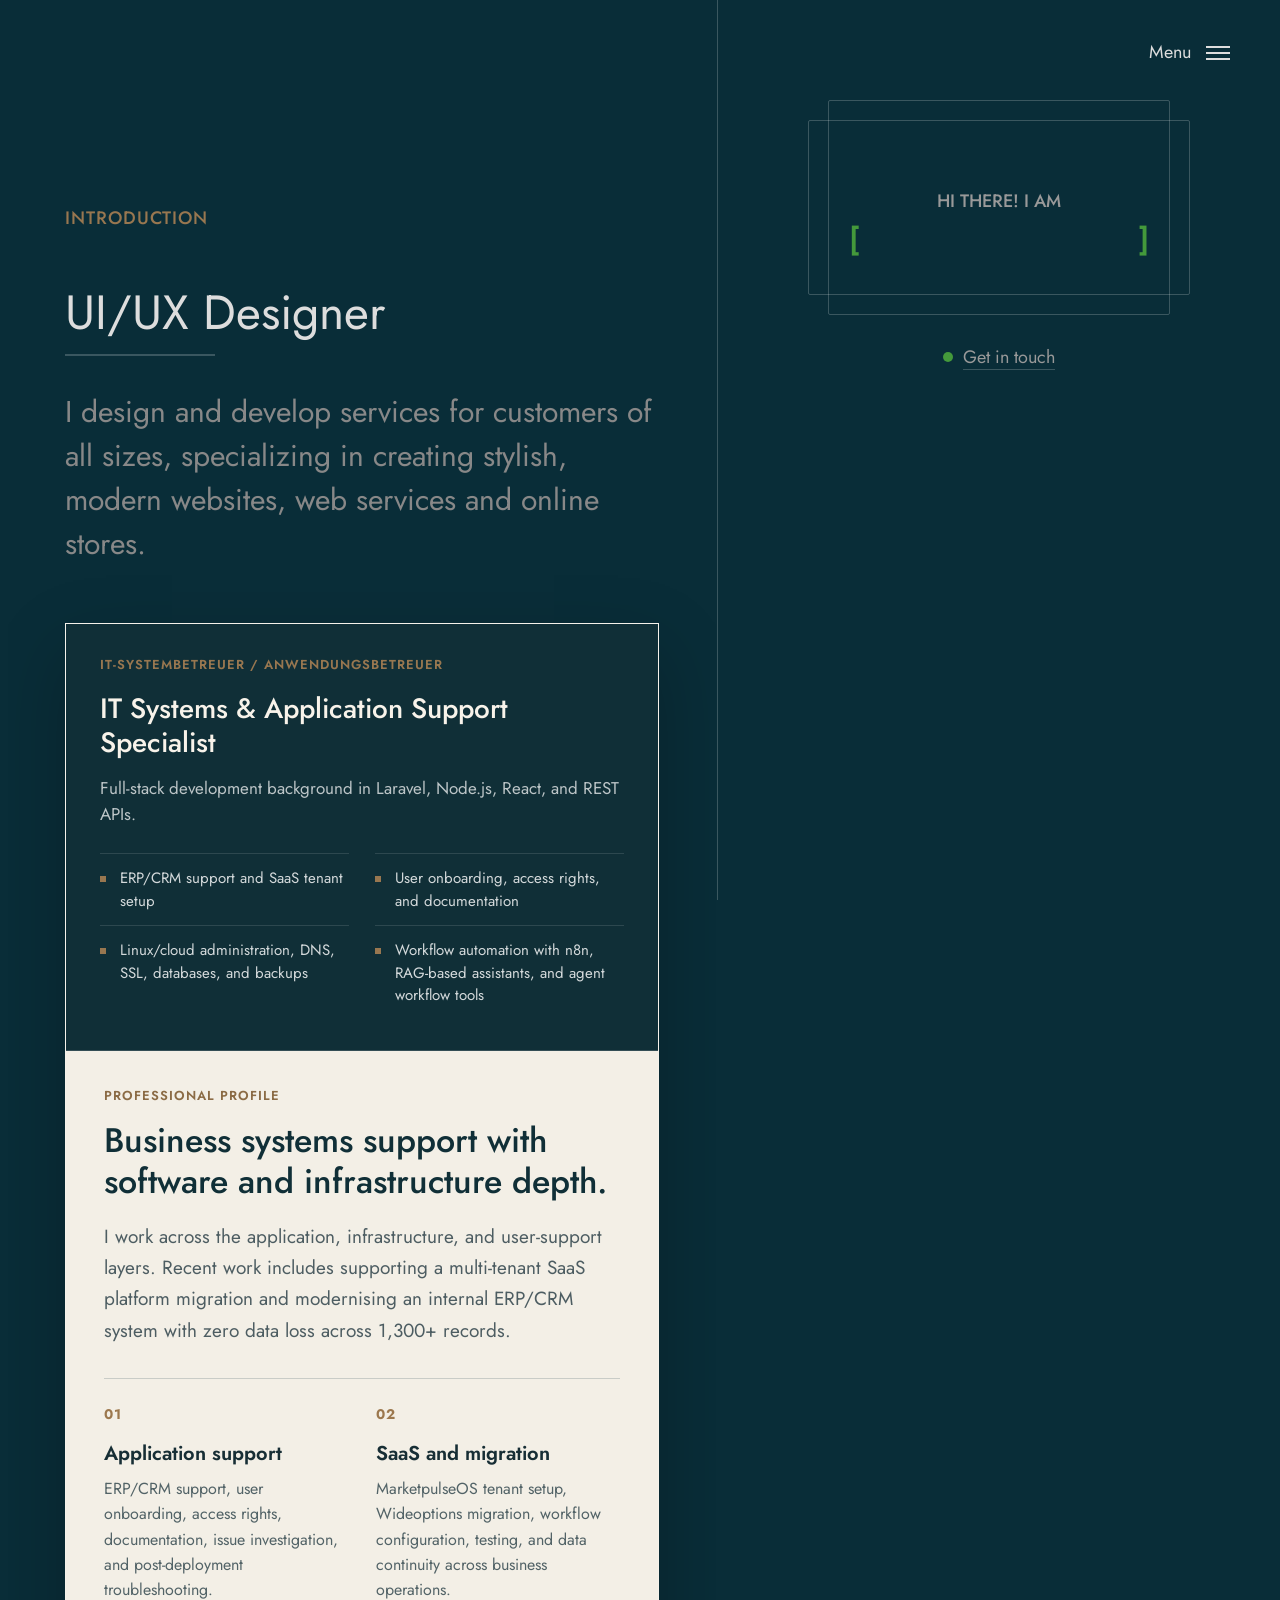
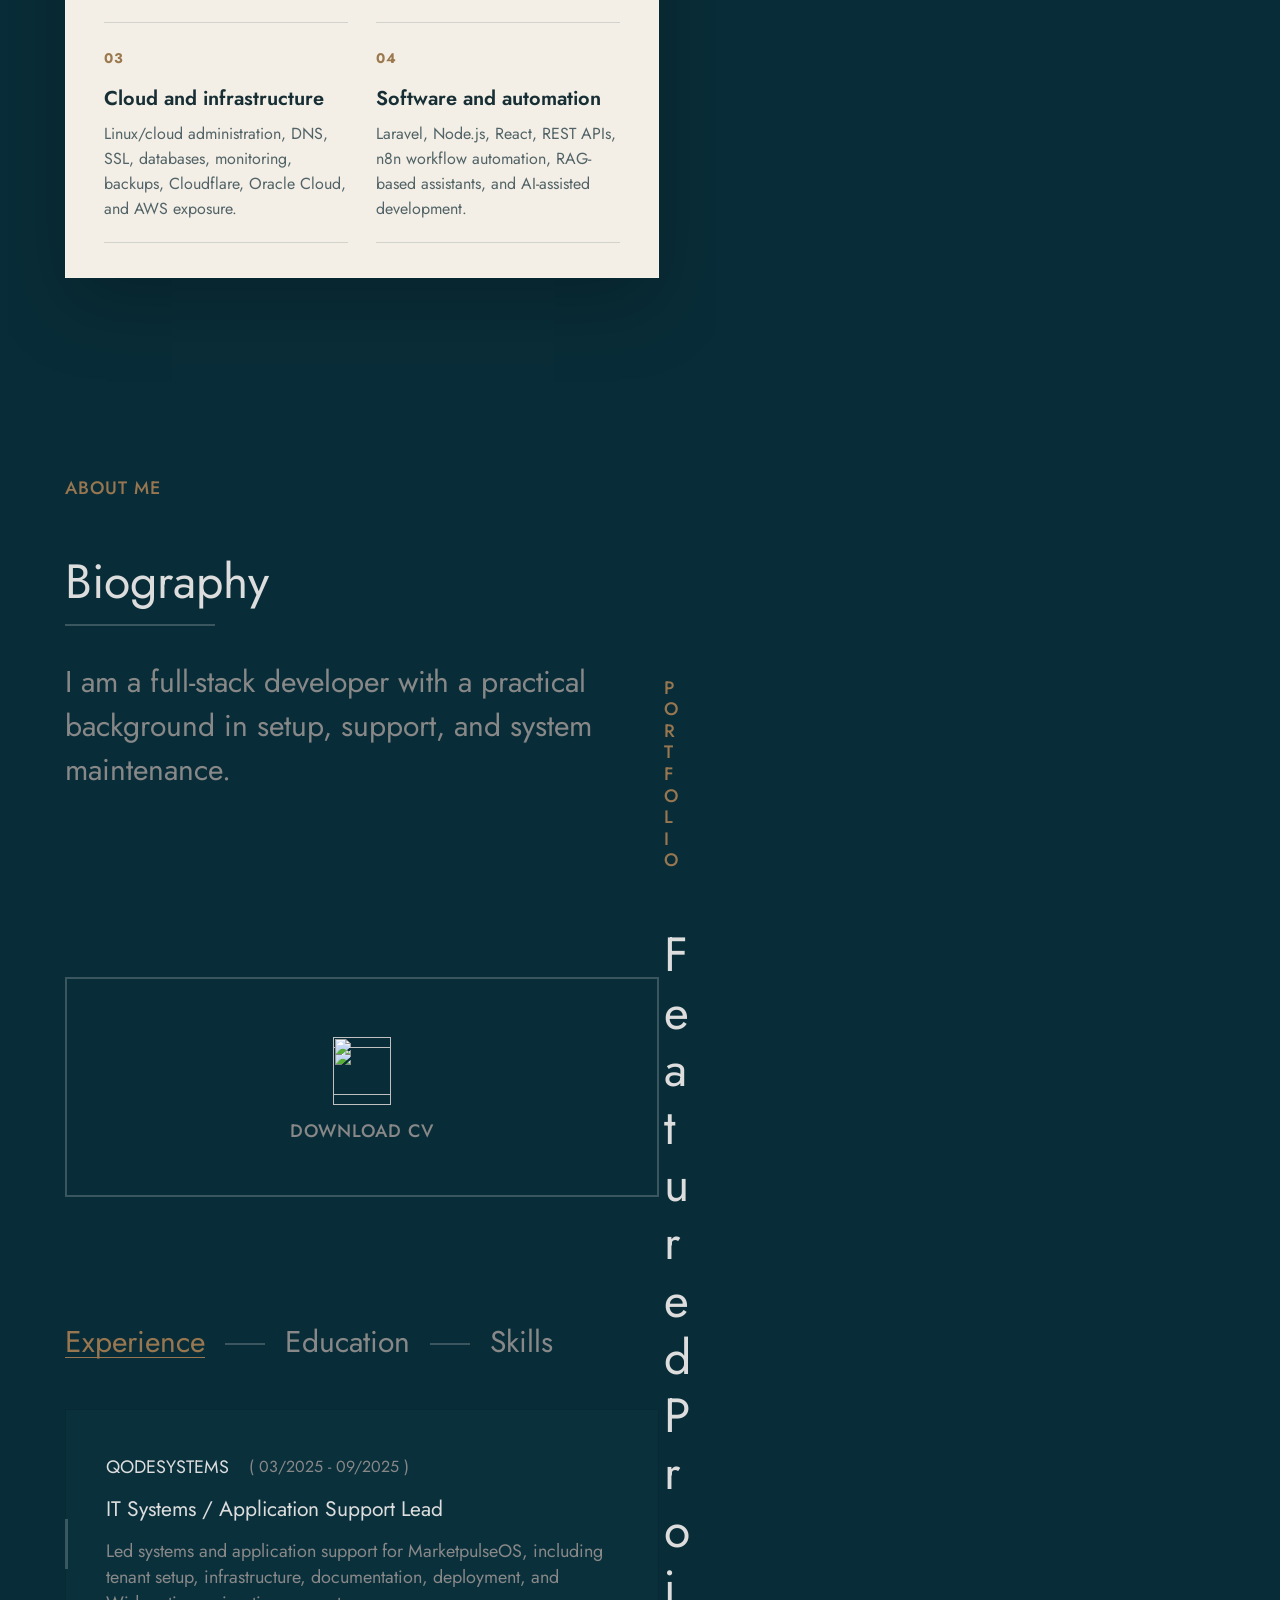
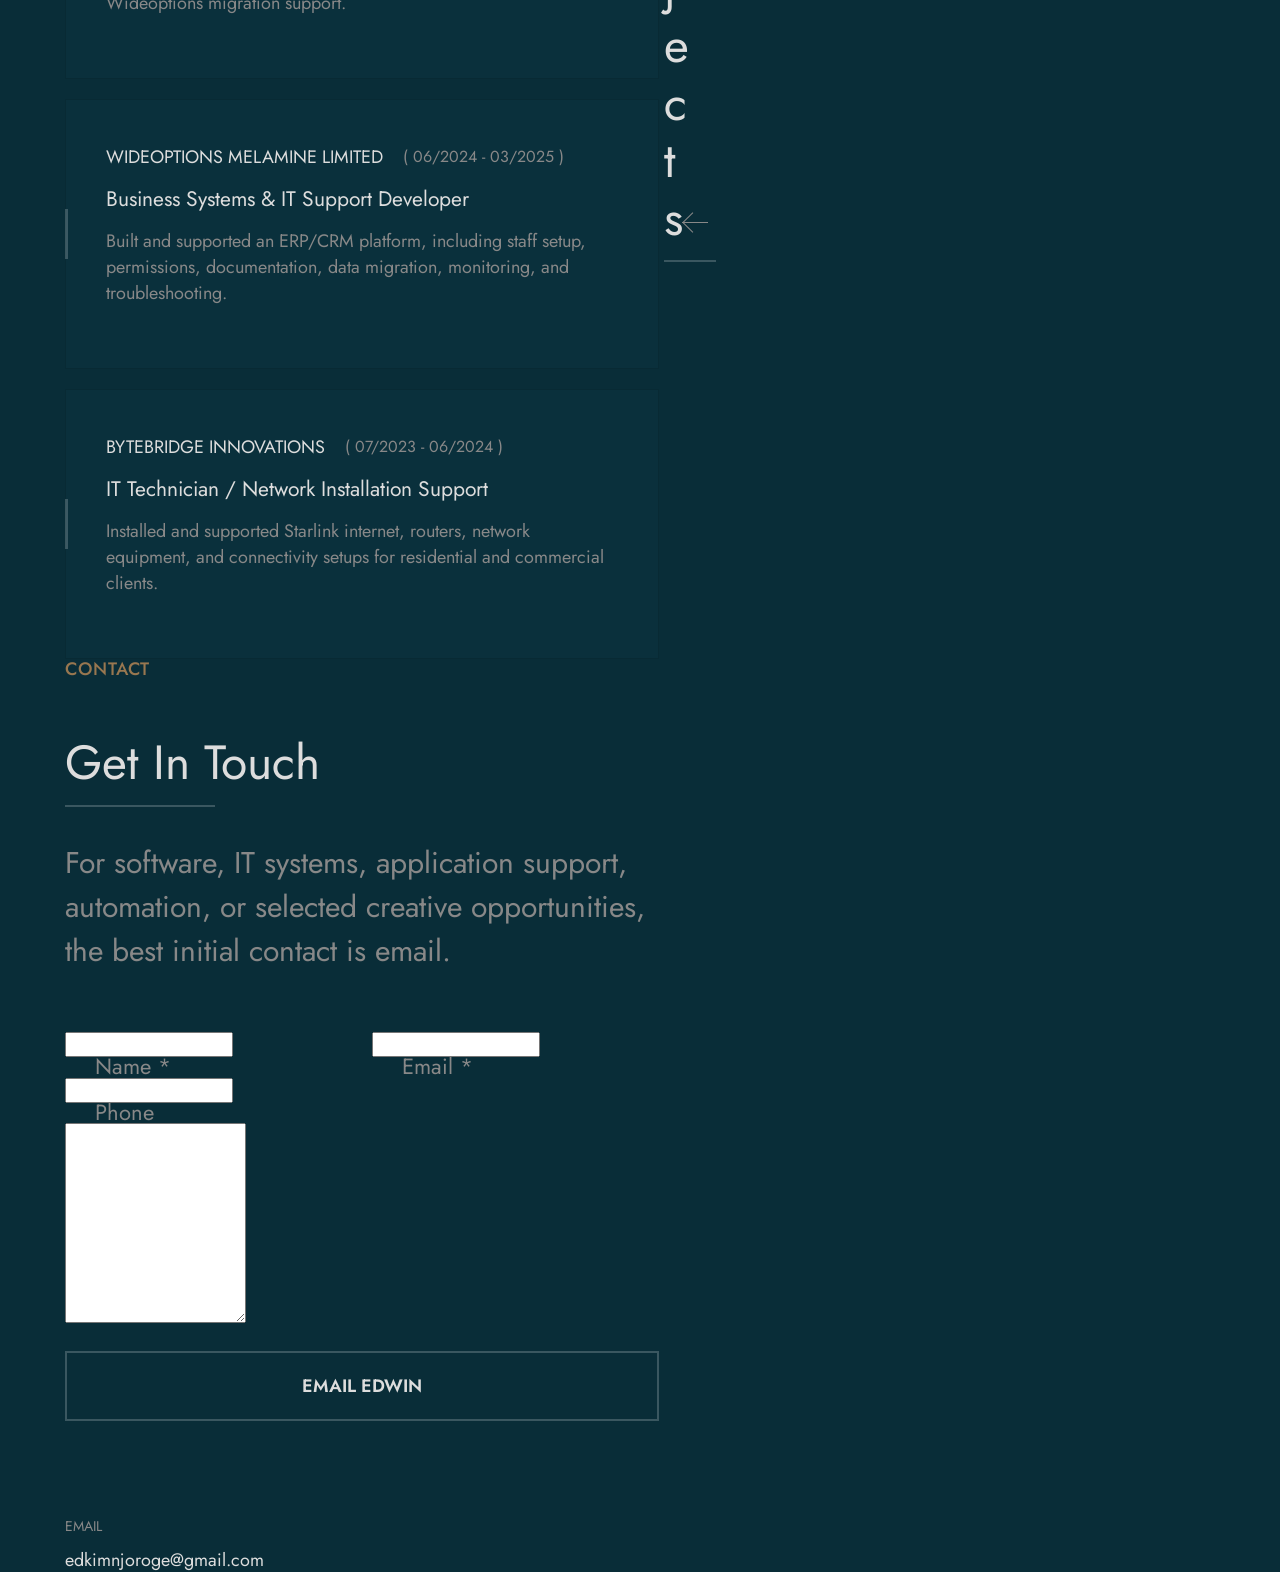
==== commit 6b1d5677: "Align portfolio with final IT support CV" ====
--- a/index.html
+++ b/index.html
@@ -8,12 +8,12 @@
 
 <meta http-equiv="Content-Type" content="text/html; charset=utf-8" />
 
-<meta name="description" content="Portfolio of Edwin Njoroge, an IT Systems & Support Specialist and full-stack developer with experience in SaaS platforms, business systems, infrastructure support, application support, and automation.">
+<meta name="description" content="Portfolio of Edwin Njoroge, an IT Systems & Application Support Specialist with experience in ERP/CRM support, SaaS tenant setup, cloud infrastructure, application support, and automation.">
 <meta name="author" content="Edwin Njoroge">
 
 <meta name="viewport" content="width=device-width, initial-scale=1, maximum-scale=1">
 
-<title data-i18n="site.pageTitles.home">Edwin Njoroge | IT Systems & Support Specialist</title>
+<title data-i18n="site.pageTitles.home">Edwin Njoroge | IT Systems & Application Support Specialist</title>
 <link rel="icon" type="image/png" href="favicon.png">
 
 <!-- Google Fonts -->
@@ -25,7 +25,7 @@
 <!-- Styles -->
 <link type="text/css" rel="stylesheet" href="css/base.css?ver=3" />
 <link type="text/css" rel="stylesheet" href="css/owl-carousel.css?ver=3" />
-<link type="text/css" rel="stylesheet" href="css/style.css?ver=20260705-cvtest" />
+<link type="text/css" rel="stylesheet" href="css/style.css?ver=20260705-finalcv" />
 <!--[if lt IE 9]> <script src="js/modernizr.custom.js?ver=3"></script> <![endif]-->
 <!-- /Styles -->
 
@@ -100,40 +100,40 @@
 
 							<div class="cv_dossier">
 								<aside class="cv_dossier_side">
-									<p class="cv_dossier_kicker" data-i18n="home.dossier.kicker">Available for English-speaking IT roles</p>
-									<h4 data-i18n="home.dossier.role">IT Systems & Support Specialist</h4>
-									<p data-i18n="home.dossier.roleNote">Full-stack developer with hands-on systems support experience.</p>
+									<p class="cv_dossier_kicker" data-i18n="home.dossier.kicker">IT-Systembetreuer / Anwendungsbetreuer</p>
+									<h4 data-i18n="home.dossier.role">IT Systems & Application Support Specialist</h4>
+									<p data-i18n="home.dossier.roleNote">Full-stack development background in Laravel, Node.js, React, and REST APIs.</p>
 									<ul>
-										<li data-i18n="home.dossier.sideItems.0">Business systems and application support</li>
-										<li data-i18n="home.dossier.sideItems.1">Linux, DNS, SSL, databases, and cloud setup</li>
-										<li data-i18n="home.dossier.sideItems.2">Staff onboarding, documentation, and troubleshooting</li>
-										<li data-i18n="home.dossier.sideItems.3">AI workflow automation with n8n, OpenClaw, Hermes, Paperclip, and RAG assistants</li>
+										<li data-i18n="home.dossier.sideItems.0">ERP/CRM support and SaaS tenant setup</li>
+										<li data-i18n="home.dossier.sideItems.1">User onboarding, access rights, and documentation</li>
+										<li data-i18n="home.dossier.sideItems.2">Linux/cloud administration, DNS, SSL, databases, and backups</li>
+										<li data-i18n="home.dossier.sideItems.3">Workflow automation with n8n, RAG-based assistants, and agent workflow tools</li>
 									</ul>
 								</aside>
 								<div class="cv_dossier_main">
 									<p class="cv_dossier_label" data-i18n="home.dossier.profileLabel">Professional profile</p>
-									<h4 data-i18n="home.dossier.profileTitle">I help teams run business systems with less friction.</h4>
-									<p data-i18n="home.dossier.profileBody">My work sits between software development and practical IT support: building the application, setting up the environment, onboarding staff, documenting workflows, and staying close when real users meet real problems.</p>
+									<h4 data-i18n="home.dossier.profileTitle">Business systems support with software and infrastructure depth.</h4>
+									<p data-i18n="home.dossier.profileBody">I work across the application, infrastructure, and user-support layers. Recent work includes supporting a multi-tenant SaaS platform migration and modernising an internal ERP/CRM system with zero data loss across 1,300+ records.</p>
 									<div class="cv_dossier_grid">
 										<div class="cv_dossier_card">
 											<span data-i18n="home.dossier.cards.0.number">01</span>
-											<h5 data-i18n="home.dossier.cards.0.title">Systems support</h5>
-											<p data-i18n="home.dossier.cards.0.body">User setup, permissions, staff support, documentation, printer and office IT basics, and day-to-day troubleshooting.</p>
+											<h5 data-i18n="home.dossier.cards.0.title">Application support</h5>
+											<p data-i18n="home.dossier.cards.0.body">ERP/CRM support, user onboarding, access rights, documentation, issue investigation, and post-deployment troubleshooting.</p>
 										</div>
 										<div class="cv_dossier_card">
 											<span data-i18n="home.dossier.cards.1.number">02</span>
-											<h5 data-i18n="home.dossier.cards.1.title">Business applications</h5>
-											<p data-i18n="home.dossier.cards.1.body">ERP, CRM, SaaS, tenant setup, data migration, APIs, and application support for teams using systems in production.</p>
+											<h5 data-i18n="home.dossier.cards.1.title">SaaS and migration</h5>
+											<p data-i18n="home.dossier.cards.1.body">MarketpulseOS tenant setup, Wideoptions migration, workflow configuration, testing, and data continuity across business operations.</p>
 										</div>
 										<div class="cv_dossier_card">
 											<span data-i18n="home.dossier.cards.2.number">03</span>
 											<h5 data-i18n="home.dossier.cards.2.title">Cloud and infrastructure</h5>
-											<p data-i18n="home.dossier.cards.2.body">Linux servers, Oracle Cloud, DNS, SSL, database administration, monitoring, and deployment support.</p>
+											<p data-i18n="home.dossier.cards.2.body">Linux/cloud administration, DNS, SSL, databases, monitoring, backups, Cloudflare, Oracle Cloud, and AWS exposure.</p>
 										</div>
 										<div class="cv_dossier_card">
 											<span data-i18n="home.dossier.cards.3.number">04</span>
-											<h5 data-i18n="home.dossier.cards.3.title">Automation and AI tools</h5>
-											<p data-i18n="home.dossier.cards.3.body">Workflow automation, AI-assisted development, agent tools, and RAG-style assistants used to reduce repeated manual work.</p>
+											<h5 data-i18n="home.dossier.cards.3.title">Software and automation</h5>
+											<p data-i18n="home.dossier.cards.3.body">Laravel, Node.js, React, REST APIs, n8n workflow automation, RAG-based assistants, and AI-assisted development.</p>
 										</div>
 									</div>
 								</div>
@@ -209,17 +209,17 @@
 															<h5>Qodesystems</h5>
 															<span>( 03/2025 - 09/2025 )</span>
 														</div>
-														<h3>Co-Founder & Systems/Application Support Lead</h3>
-														<p>Co-founded MarketpulseOS and worked across SaaS architecture, tenant setup, infrastructure, documentation, deployment, and application support.</p>
+														<h3>IT Systems / Application Support Lead</h3>
+														<p>Led systems and application support for MarketpulseOS, including tenant setup, infrastructure, documentation, deployment, and Wideoptions migration support.</p>
 													</div>
 												</li>
 												<li>
 													<div class="item">
 														<div class="item_top">
 															<h5>Wideoptions Melamine Limited</h5>
-															<span>( 06/2024 - 05/2025 )</span>
+															<span>( 06/2024 - 03/2025 )</span>
 														</div>
-														<h3>Senior Full-Stack Developer</h3>
+														<h3>Business Systems & IT Support Developer</h3>
 														<p>Built and supported an ERP/CRM platform, including staff setup, permissions, documentation, data migration, monitoring, and troubleshooting.</p>
 													</div>
 												</li>
@@ -229,7 +229,7 @@
 															<h5>ByteBridge Innovations</h5>
 															<span>( 07/2023 - 06/2024 )</span>
 														</div>
-														<h3>Co-Founder / IT Technician</h3>
+														<h3>IT Technician / Network Installation Support</h3>
 														<p>Installed and supported Starlink internet, routers, network equipment, and connectivity setups for residential and commercial clients.</p>
 													</div>
 												</li>
@@ -472,7 +472,7 @@
 						<h3>
 							<span class="animated_title">
 								<span class="title_in" data-i18n="home.heroName">Edwin Njoroge</span>
-								<span class="title_in" data-i18n="home.heroRole">IT Systems & Support Specialist</span>
+								<span class="title_in" data-i18n="home.heroRole">IT Systems & Application Support Specialist</span>
 							</span>
 						</h3>
 					</div>
@@ -541,10 +541,10 @@
 <script src="js/waypoints.js?ver=3"></script>
 <script src="js/nicescroll.js?ver=3"></script>
 <!--[if lt IE 10]> <script src="js/ie8.js?ver=3"></script> <![endif]-->
-<script src="data/content.js?ver=20260705-cvtest"></script>
-<script src="data/portfolio.js?ver=20260705-cvtest"></script>
-<script src="js/app.js?ver=20260705-cvtest"></script>
-<script src="js/init.js?ver=20260705-cvtest"></script>
+<script src="data/content.js?ver=20260705-finalcv"></script>
+<script src="data/portfolio.js?ver=20260705-finalcv"></script>
+<script src="js/app.js?ver=20260705-finalcv"></script>
+<script src="js/init.js?ver=20260705-finalcv"></script>
 <!-- /Scripts -->
 
 </body>
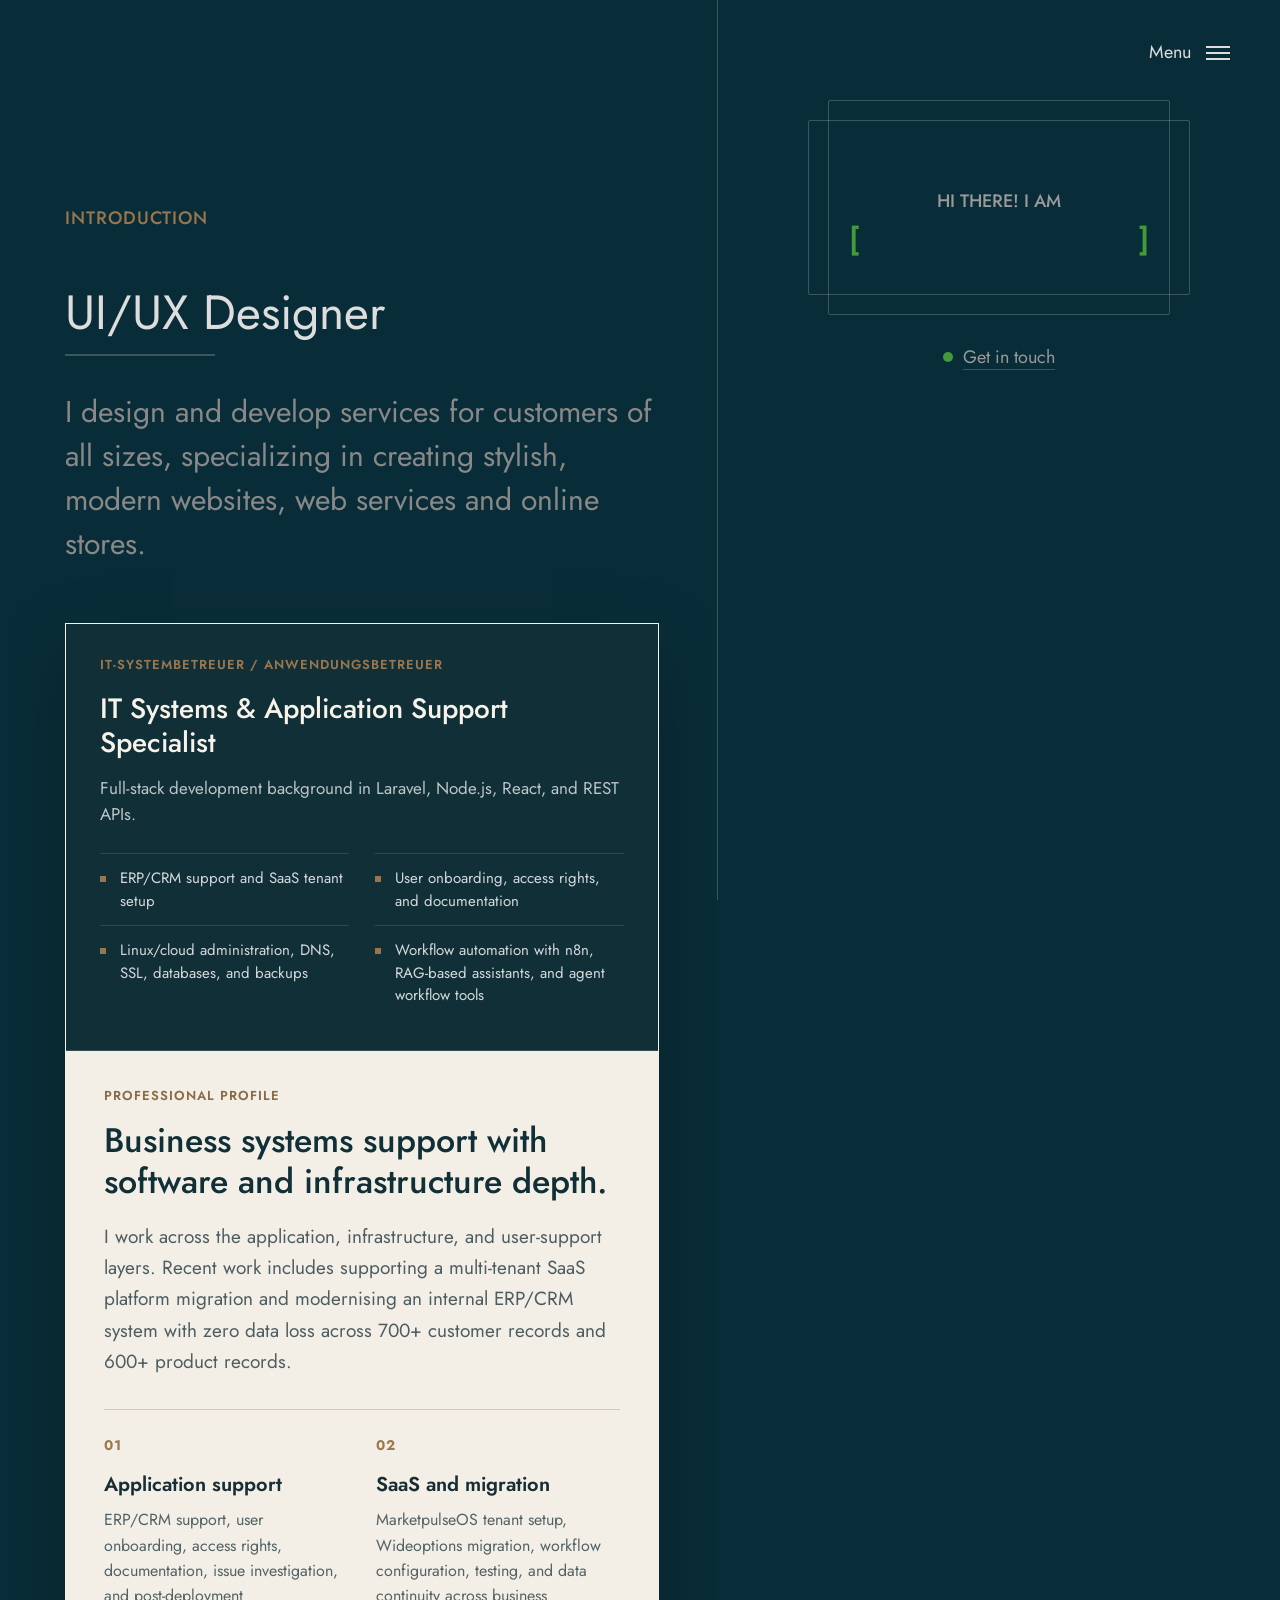
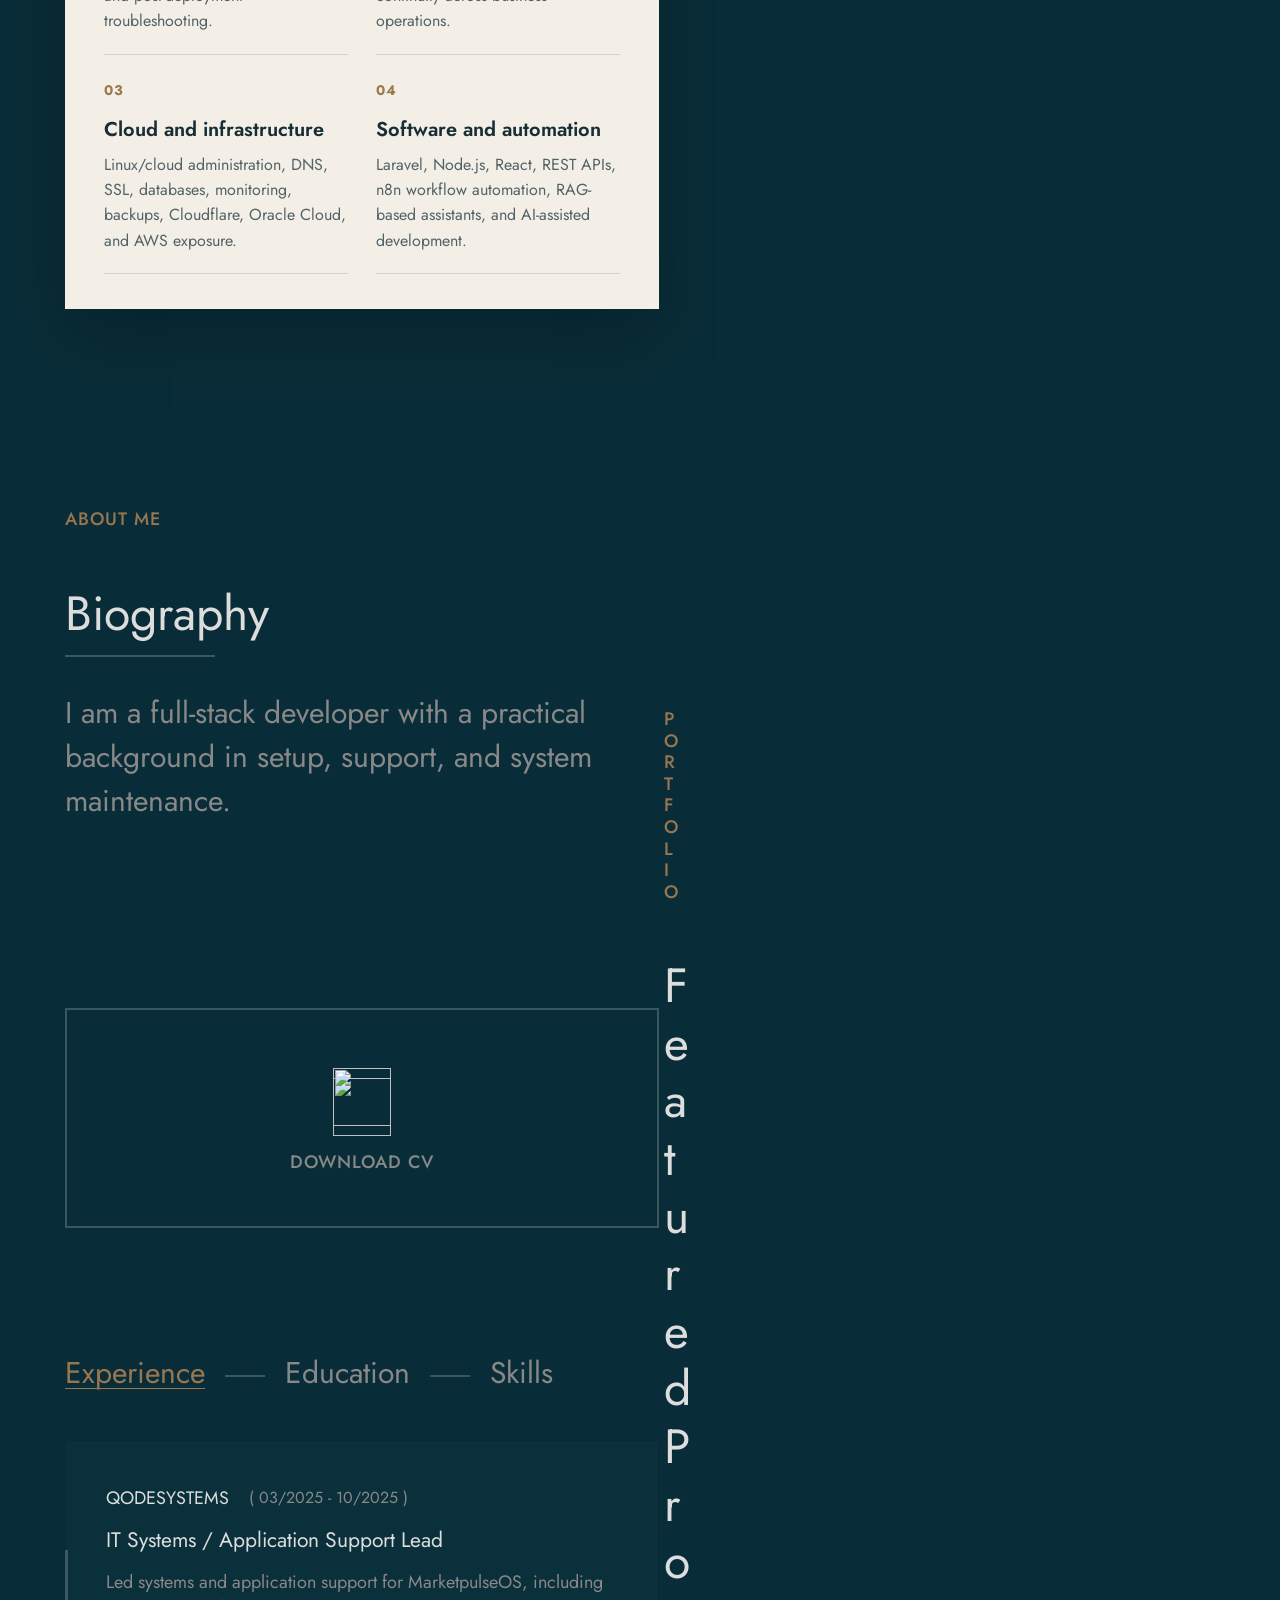
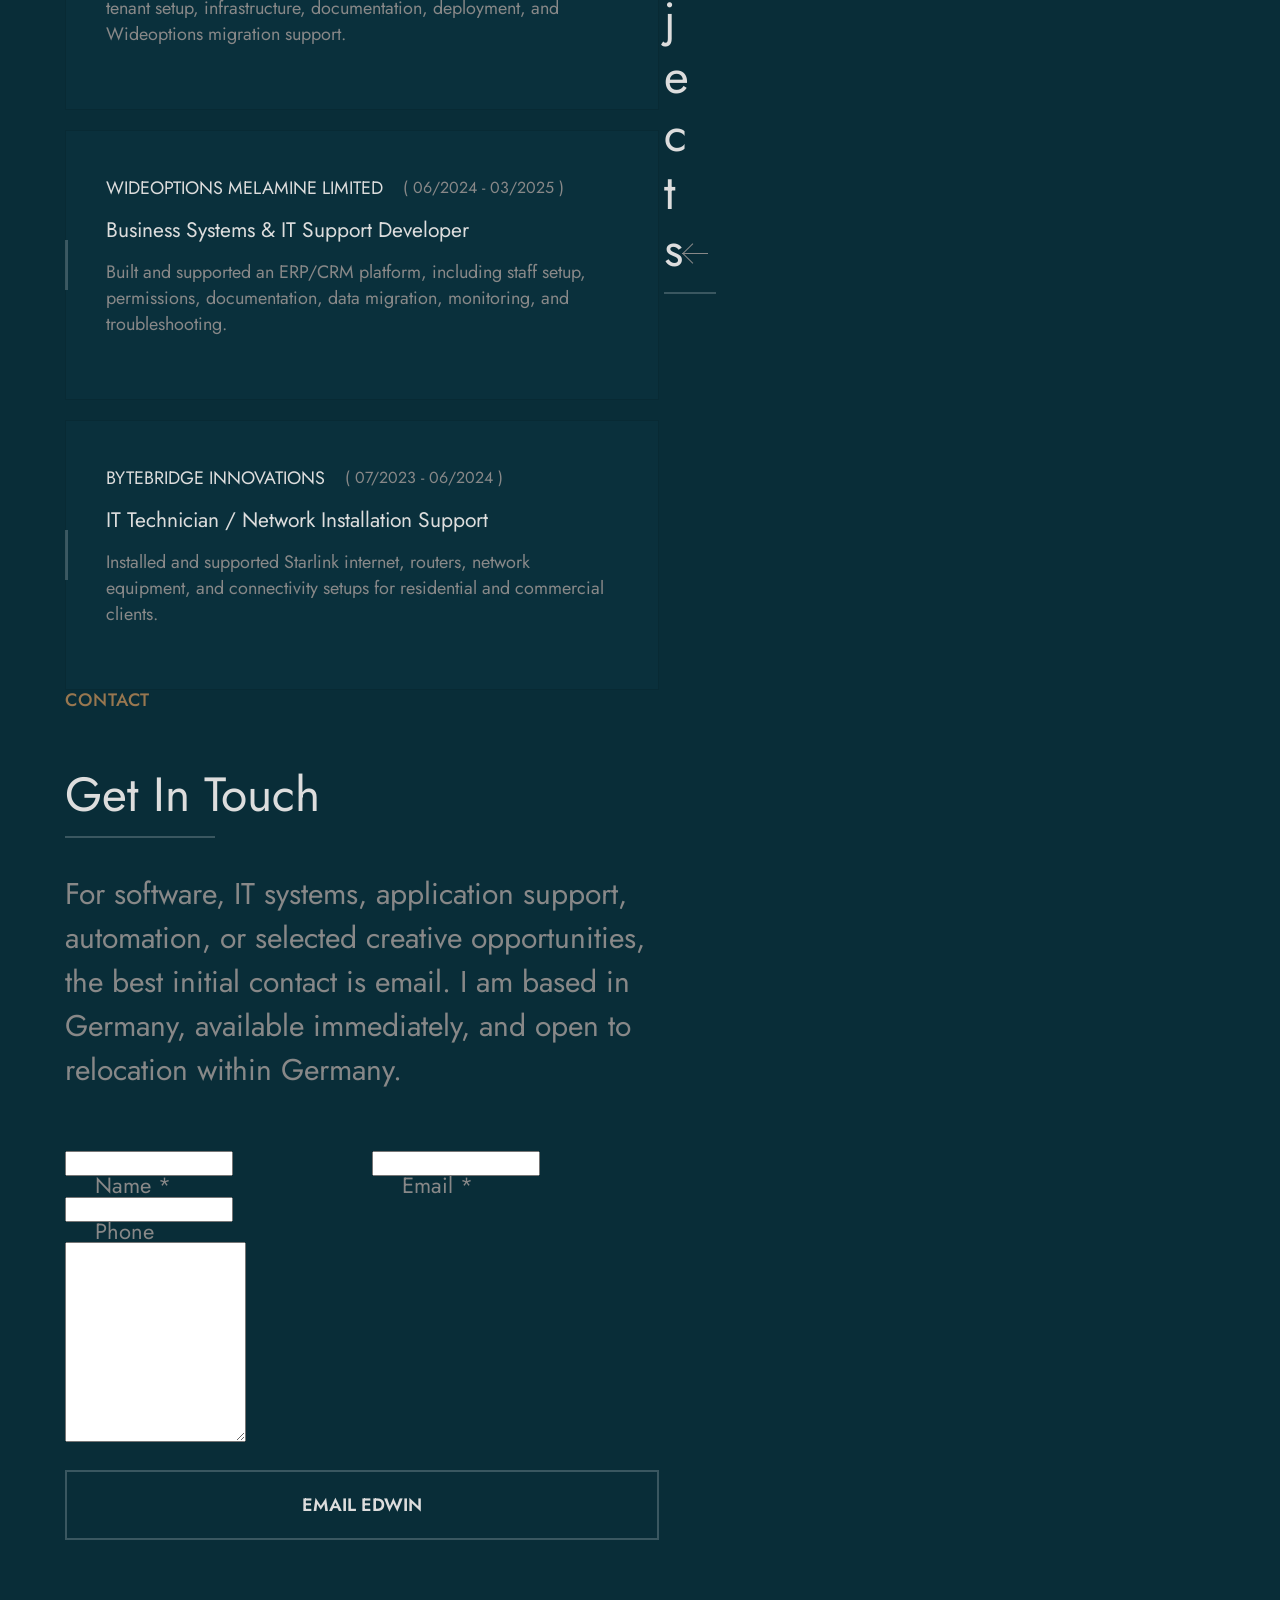
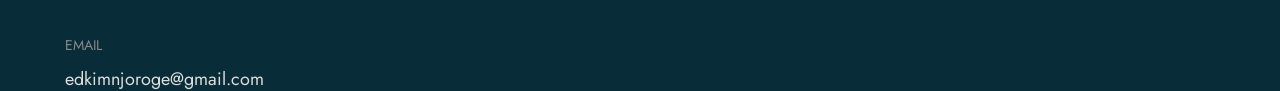
==== commit 620be5c0: "Clean portfolio links for IT support positioning" ====
--- a/index.html
+++ b/index.html
@@ -113,7 +113,7 @@
 								<div class="cv_dossier_main">
 									<p class="cv_dossier_label" data-i18n="home.dossier.profileLabel">Professional profile</p>
 									<h4 data-i18n="home.dossier.profileTitle">Business systems support with software and infrastructure depth.</h4>
-									<p data-i18n="home.dossier.profileBody">I work across the application, infrastructure, and user-support layers. Recent work includes supporting a multi-tenant SaaS platform migration and modernising an internal ERP/CRM system with zero data loss across 1,300+ records.</p>
+									<p data-i18n="home.dossier.profileBody">I work across the application, infrastructure, and user-support layers. Recent work includes supporting a multi-tenant SaaS platform migration and modernising an internal ERP/CRM system with zero data loss across 700+ customer records and 600+ product records.</p>
 									<div class="cv_dossier_grid">
 										<div class="cv_dossier_card">
 											<span data-i18n="home.dossier.cards.0.number">01</span>
@@ -207,7 +207,7 @@
 													<div class="item">
 														<div class="item_top">
 															<h5>Qodesystems</h5>
-															<span>( 03/2025 - 09/2025 )</span>
+															<span>( 03/2025 - 10/2025 )</span>
 														</div>
 														<h3>IT Systems / Application Support Lead</h3>
 														<p>Led systems and application support for MarketpulseOS, including tenant setup, infrastructure, documentation, deployment, and Wideoptions migration support.</p>
@@ -383,7 +383,7 @@
 							<div class="resumo_fn_main_title">
 								<h3 class="subtitle" data-i18n="contact.eyebrow">Contact</h3>
 								<h3 class="title" data-i18n="contact.title">Get In Touch</h3>
-								<p class="desc" data-i18n="contact.intro">For software, IT systems, application support, automation, or selected creative opportunities, the best initial contact is email.</p>
+								<p class="desc" data-i18n="contact.intro">For software, IT systems, application support, automation, or selected creative opportunities, the best initial contact is email. I am based in Germany, available immediately, and open to relocation within Germany.</p>
 							</div>
 							<!-- /Main Title -->
 
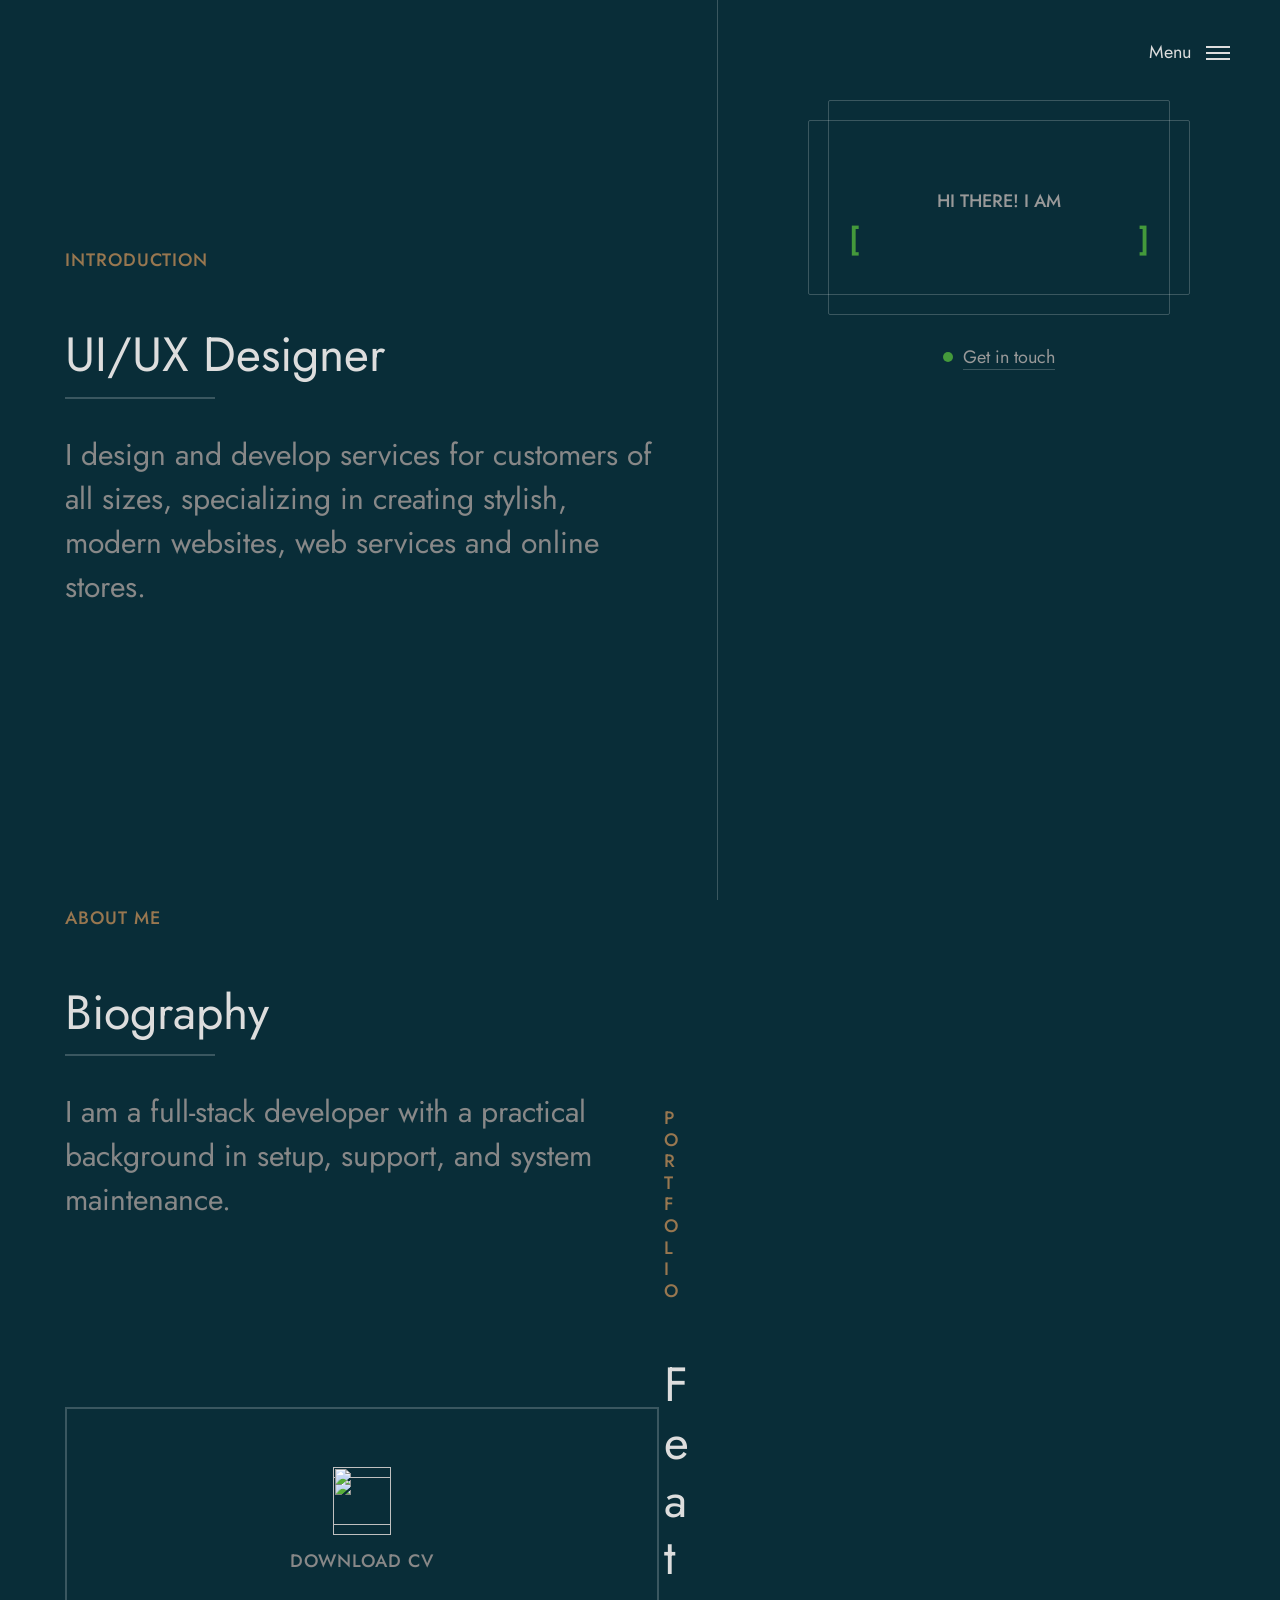
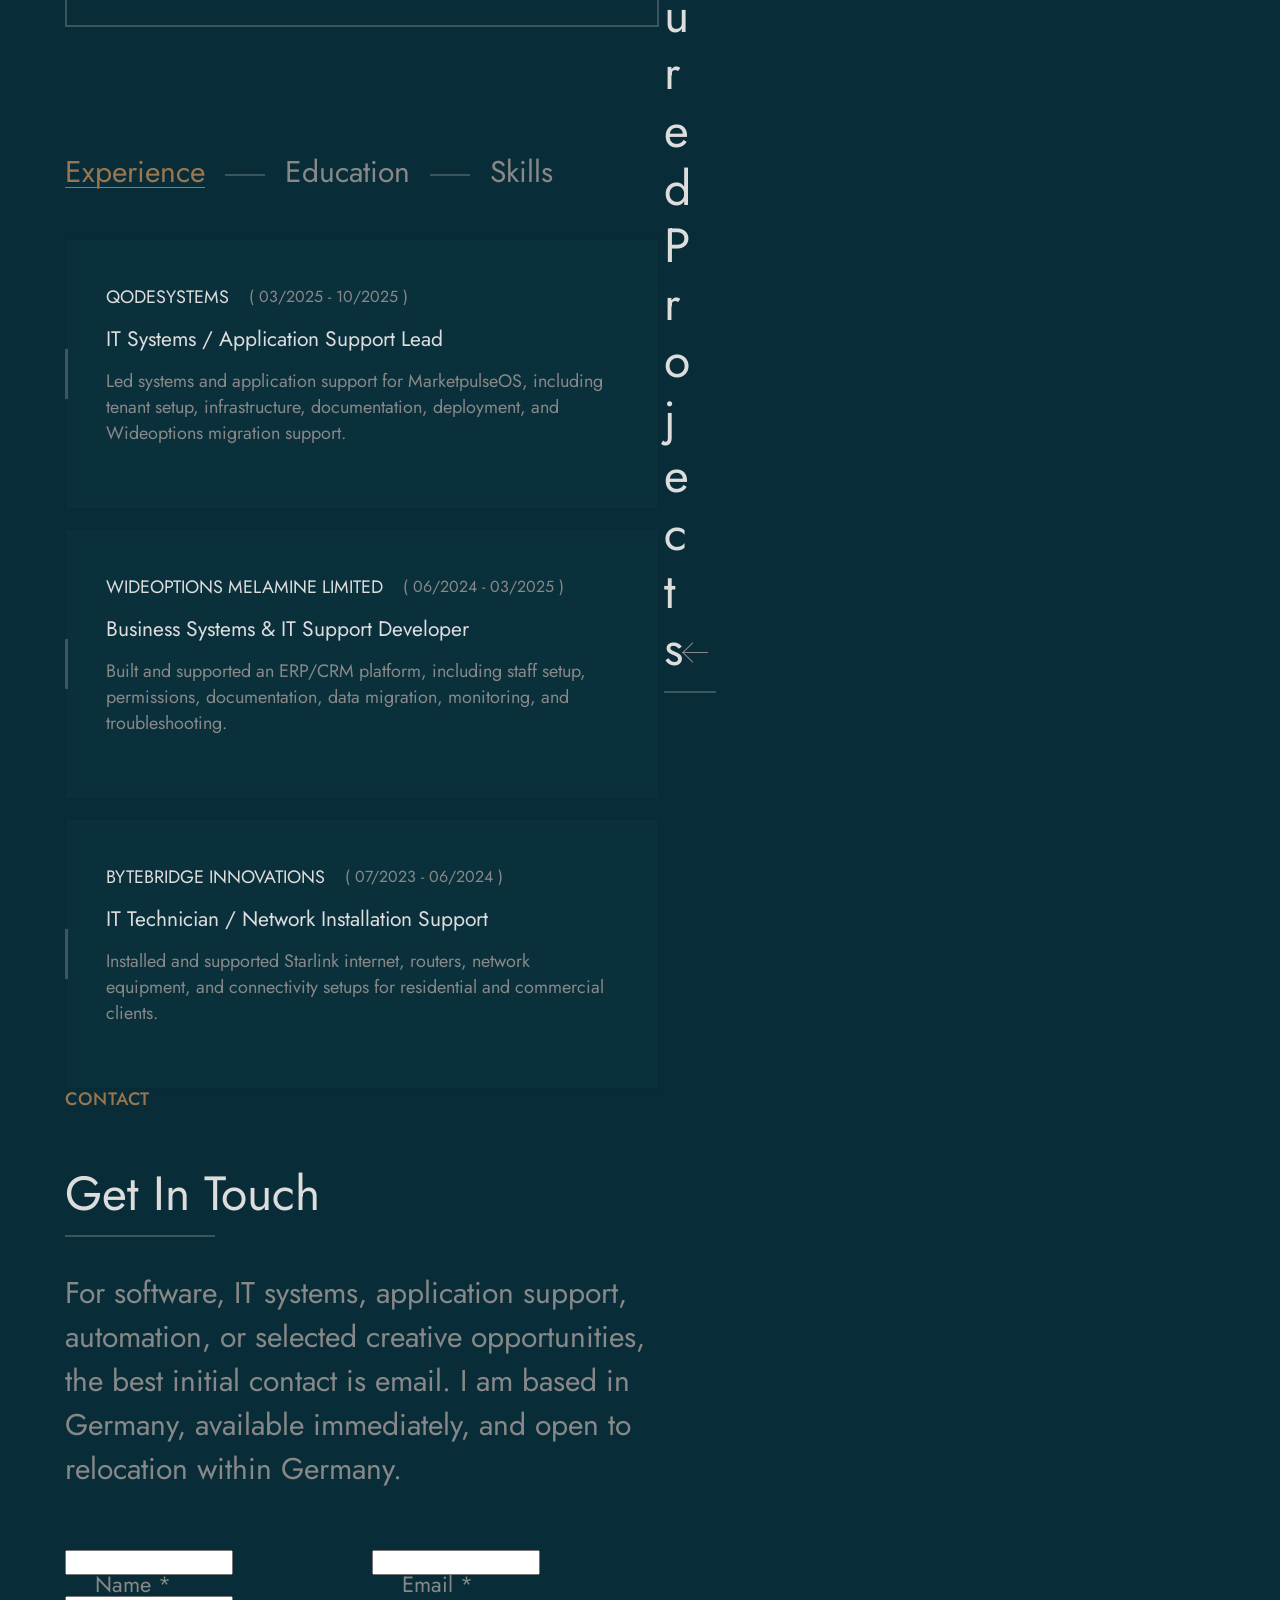
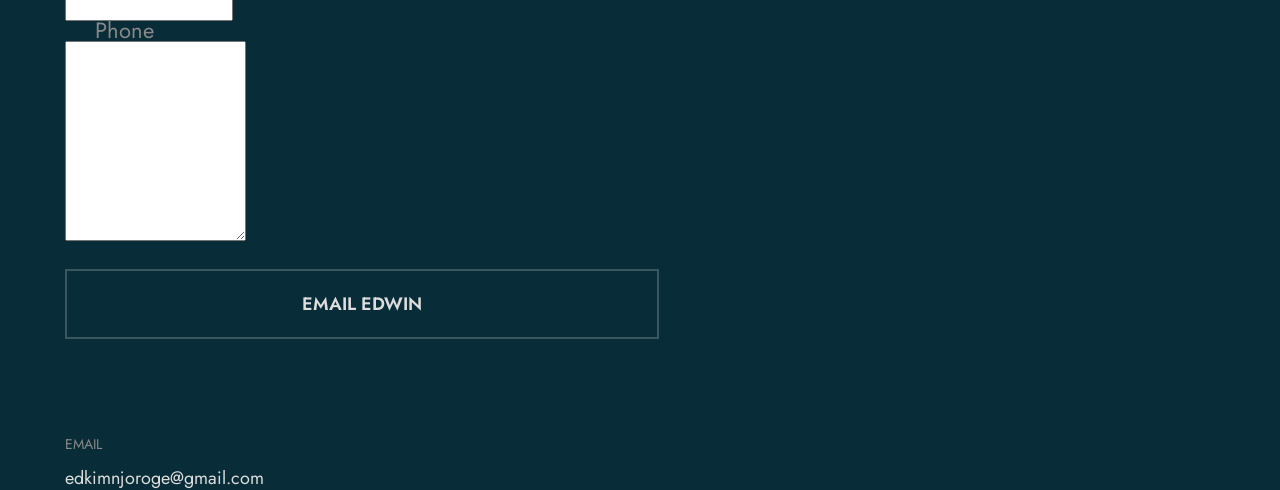
==== commit 6a84e364: "Remove homepage CV dossier panel" ====
--- a/index.html
+++ b/index.html
@@ -97,47 +97,6 @@
 								<p class="desc" data-i18n="home.heroBody" style="margin-top: 15px;"></p>
 							</div>
 							<!-- /Main Title -->
-
-							<div class="cv_dossier">
-								<aside class="cv_dossier_side">
-									<p class="cv_dossier_kicker" data-i18n="home.dossier.kicker">IT-Systembetreuer / Anwendungsbetreuer</p>
-									<h4 data-i18n="home.dossier.role">IT Systems & Application Support Specialist</h4>
-									<p data-i18n="home.dossier.roleNote">Full-stack development background in Laravel, Node.js, React, and REST APIs.</p>
-									<ul>
-										<li data-i18n="home.dossier.sideItems.0">ERP/CRM support and SaaS tenant setup</li>
-										<li data-i18n="home.dossier.sideItems.1">User onboarding, access rights, and documentation</li>
-										<li data-i18n="home.dossier.sideItems.2">Linux/cloud administration, DNS, SSL, databases, and backups</li>
-										<li data-i18n="home.dossier.sideItems.3">Workflow automation with n8n, RAG-based assistants, and agent workflow tools</li>
-									</ul>
-								</aside>
-								<div class="cv_dossier_main">
-									<p class="cv_dossier_label" data-i18n="home.dossier.profileLabel">Professional profile</p>
-									<h4 data-i18n="home.dossier.profileTitle">Business systems support with software and infrastructure depth.</h4>
-									<p data-i18n="home.dossier.profileBody">I work across the application, infrastructure, and user-support layers. Recent work includes supporting a multi-tenant SaaS platform migration and modernising an internal ERP/CRM system with zero data loss across 700+ customer records and 600+ product records.</p>
-									<div class="cv_dossier_grid">
-										<div class="cv_dossier_card">
-											<span data-i18n="home.dossier.cards.0.number">01</span>
-											<h5 data-i18n="home.dossier.cards.0.title">Application support</h5>
-											<p data-i18n="home.dossier.cards.0.body">ERP/CRM support, user onboarding, access rights, documentation, issue investigation, and post-deployment troubleshooting.</p>
-										</div>
-										<div class="cv_dossier_card">
-											<span data-i18n="home.dossier.cards.1.number">02</span>
-											<h5 data-i18n="home.dossier.cards.1.title">SaaS and migration</h5>
-											<p data-i18n="home.dossier.cards.1.body">MarketpulseOS tenant setup, Wideoptions migration, workflow configuration, testing, and data continuity across business operations.</p>
-										</div>
-										<div class="cv_dossier_card">
-											<span data-i18n="home.dossier.cards.2.number">03</span>
-											<h5 data-i18n="home.dossier.cards.2.title">Cloud and infrastructure</h5>
-											<p data-i18n="home.dossier.cards.2.body">Linux/cloud administration, DNS, SSL, databases, monitoring, backups, Cloudflare, Oracle Cloud, and AWS exposure.</p>
-										</div>
-										<div class="cv_dossier_card">
-											<span data-i18n="home.dossier.cards.3.number">04</span>
-											<h5 data-i18n="home.dossier.cards.3.title">Software and automation</h5>
-											<p data-i18n="home.dossier.cards.3.body">Laravel, Node.js, React, REST APIs, n8n workflow automation, RAG-based assistants, and AI-assisted development.</p>
-										</div>
-									</div>
-								</div>
-							</div>
 
 						</div>
 					</div>
--- a/css/style.css
+++ b/css/style.css
@@ -638,128 +638,6 @@
 	line-height: 44px;
 	letter-spacing: 0;
 	margin-bottom: 57px;
-}
-.cv_dossier{
-	display: grid;
-	grid-template-columns: 1fr;
-	width: 100%;
-	margin-top: 30px;
-	border: 1px solid rgba(255,255,255,.18);
-	background: #f3efe6;
-	box-shadow: 0 28px 70px rgba(0,0,0,.22);
-}
-.cv_dossier_side{
-	padding: 32px 34px 30px;
-	background: #102f37;
-	border-bottom: 1px solid rgba(255,255,255,.15);
-}
-.cv_dossier_kicker,
-.cv_dossier_label{
-	margin: 0 0 18px;
-	color: var(--mc);
-	font-size: 13px;
-	line-height: 1.4;
-	font-weight: 600;
-	letter-spacing: 1px;
-	text-transform: uppercase;
-}
-.cv_dossier_side h4,
-.cv_dossier_main h4{
-	margin: 0;
-	padding: 0;
-	letter-spacing: 0;
-}
-.cv_dossier_side h4{
-	color: #f8f3ea;
-	font-size: 28px;
-	font-weight: 500;
-}
-.cv_dossier_side p:not(.cv_dossier_kicker){
-	margin: 15px 0 0;
-	color: rgba(255,255,255,.72);
-	font-size: 17px;
-	line-height: 1.55;
-}
-.cv_dossier_side ul{
-	display: grid;
-	grid-template-columns: repeat(2, minmax(0, 1fr));
-	gap: 0 26px;
-	margin: 26px 0 0;
-	padding: 0;
-	list-style: none;
-}
-.cv_dossier_side li{
-	position: relative;
-	margin: 0;
-	padding: 13px 0 13px 20px;
-	border-top: 1px solid rgba(255,255,255,.12);
-	color: rgba(255,255,255,.82);
-	font-size: 15px;
-	line-height: 1.5;
-}
-.cv_dossier_side li:before{
-	content: '';
-	position: absolute;
-	left: 0;
-	top: 22px;
-	width: 6px;
-	height: 6px;
-	background: var(--mc);
-}
-.cv_dossier_main{
-	padding: 36px 38px 34px;
-	color: #243238;
-}
-.cv_dossier_label{
-	color: #8b6b45;
-	margin-bottom: 16px;
-}
-.cv_dossier_main h4{
-	max-width: 760px;
-	color: #102f37;
-	font-size: 34px;
-	font-weight: 500;
-}
-.cv_dossier_main > p:not(.cv_dossier_label){
-	max-width: 800px;
-	margin: 18px 0 0;
-	color: #4d5d62;
-	font-size: 19px;
-	line-height: 1.65;
-}
-.cv_dossier_grid{
-	display: grid;
-	grid-template-columns: repeat(2, minmax(0, 1fr));
-	gap: 0 28px;
-	margin-top: 32px;
-	border-top: 1px solid rgba(16,47,55,.18);
-}
-.cv_dossier_card{
-	min-height: 188px;
-	padding: 25px 0 20px;
-	border-bottom: 1px solid rgba(16,47,55,.15);
-}
-.cv_dossier_card span{
-	display: block;
-	margin-bottom: 18px;
-	color: #9c784e;
-	font-size: 14px;
-	font-weight: 700;
-	letter-spacing: 1px;
-}
-.cv_dossier_card h5{
-	margin: 0;
-	color: #172e35;
-	font-size: 20px;
-	font-weight: 600;
-	letter-spacing: 0;
-}
-.cv_dossier_card p{
-	margin: 10px 0 0;
-	color: #526367;
-	font-size: 16px;
-	line-height: 1.58;
-	letter-spacing: 0;
 }
 /*------------------------------------------------------------------*/
 /*	06) About Section
@@ -2371,7 +2249,6 @@
 	.resumo_fn_right .right_in{padding: 100px 20%;}
 	
 	#home{padding-top: 50px;min-height: inherit;padding-bottom: 0;}
-	.cv_dossier{margin-top: 50px;}
 	#about{padding-top: 150px;}
 	#portfolio{padding-top: 100px;}
 	#services{padding-top: 100px;}
@@ -2384,13 +2261,6 @@
 	.resumo_fn_contact .item.half{width: 100%;}
 	.resumo_fn_testimonials .desc,
 	.resumo_fn_main_title .desc{font-size: 20px;line-height: 1.5;}
-	.cv_dossier_side,
-	.cv_dossier_main{padding: 28px 22px;}
-	.cv_dossier_side ul,
-	.cv_dossier_grid{grid-template-columns: 1fr;}
-	.cv_dossier_main h4{font-size: 27px;}
-	.cv_dossier_main > p:not(.cv_dossier_label){font-size: 17px;}
-	.cv_dossier_card{min-height: 0;}
 	#nav ul a{font-size: 20px;}
 	#footer .footer_top:before{width: 20px;}
 	#footer .footer_top:after{right: 130px;}
@@ -2475,10 +2345,6 @@
 body.light .resumo_fn_cv_btn a{border-color: rgba(0,0,0,.2)}
 body.light .resumo_fn_cv_btn a:hover{border-color: var(--mc);}
 body.light .resumo_fn_cv_btn .icon{color: #333;}
-body.light .cv_dossier{
-	border-color: rgba(0,0,0,.1);
-	box-shadow: 0 26px 60px rgba(0,0,0,.10);
-}
 body.light .skill_chip{
 	background-color: rgba(0,0,0,.03);
 	border-color: rgba(0,0,0,.08);
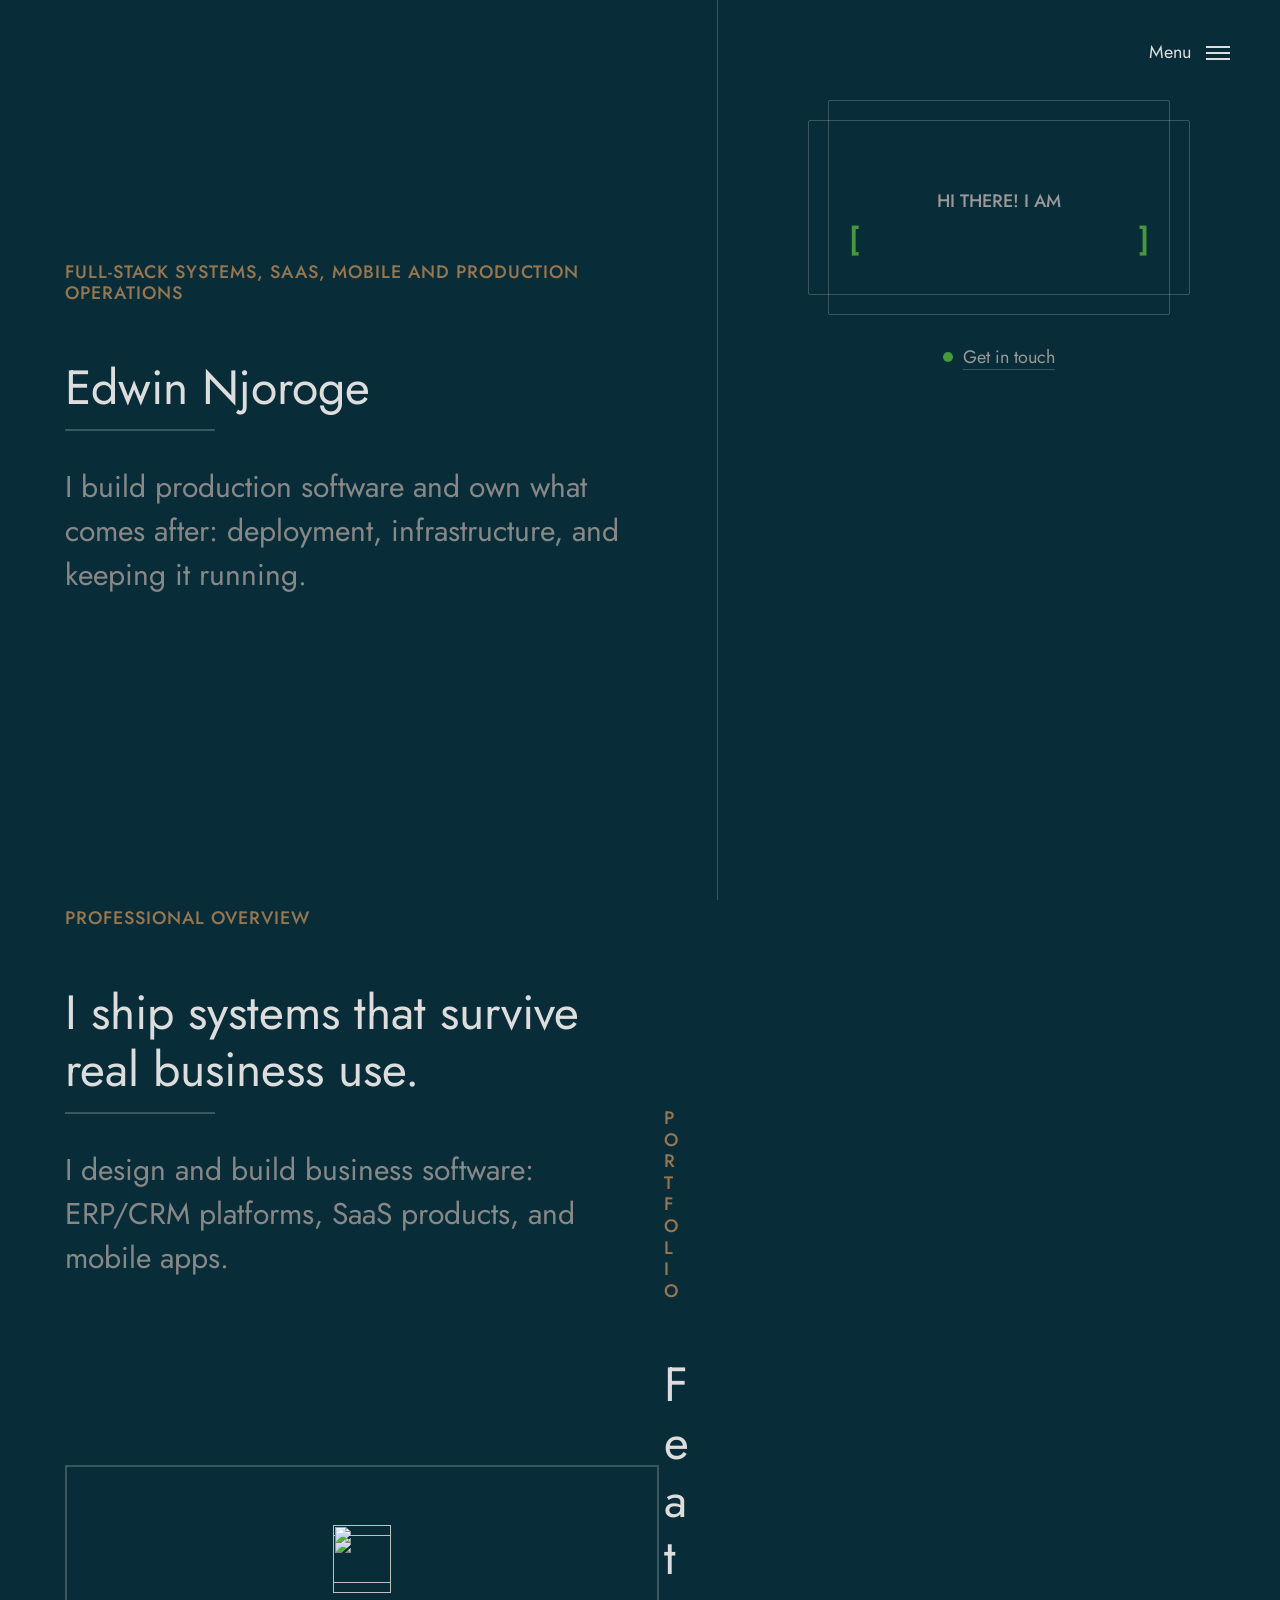
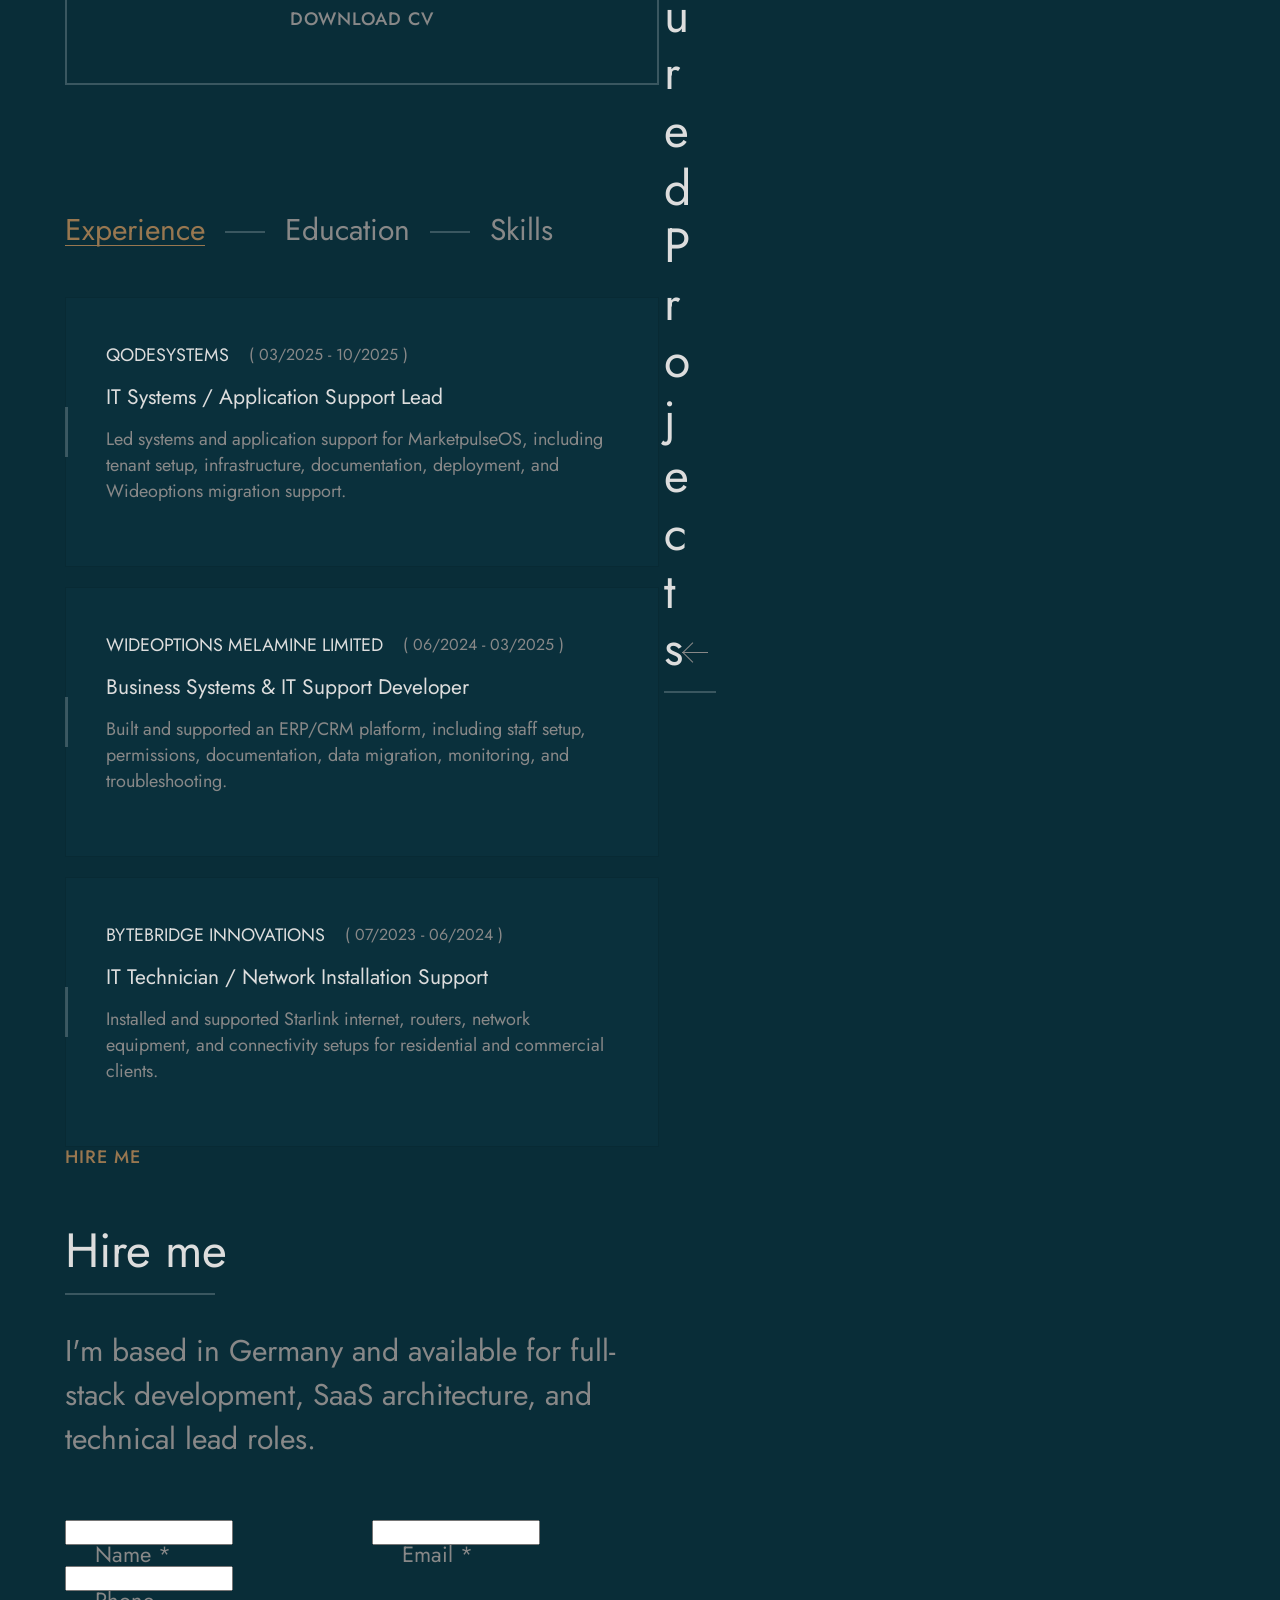
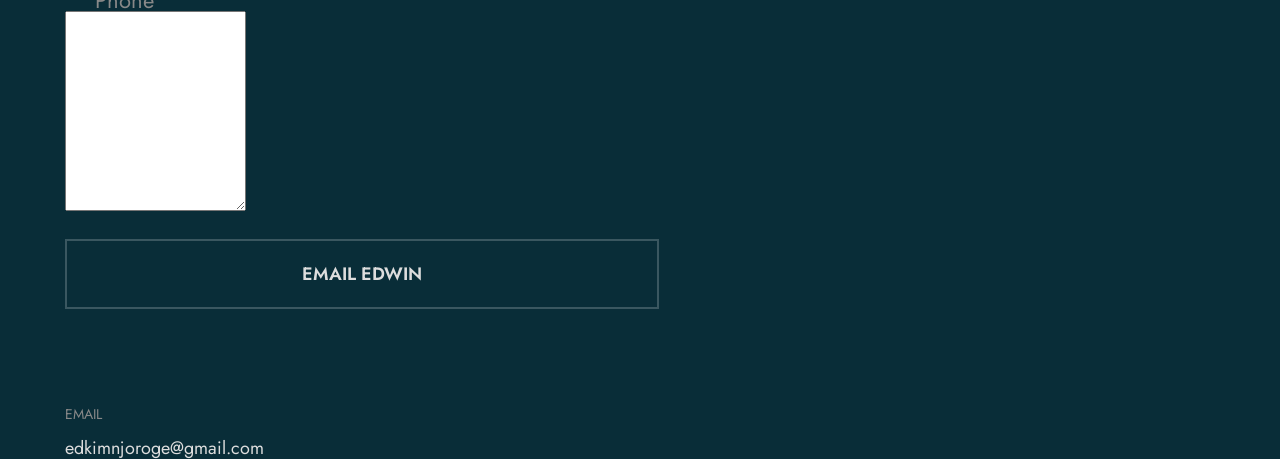
==== commit 565df2a9: "Apply developer-focused bilingual portfolio copy" ====
--- a/index.html
+++ b/index.html
@@ -8,12 +8,12 @@
 
 <meta http-equiv="Content-Type" content="text/html; charset=utf-8" />
 
-<meta name="description" content="Portfolio of Edwin Njoroge, an IT Systems & Application Support Specialist with experience in ERP/CRM support, SaaS tenant setup, cloud infrastructure, application support, and automation.">
+<meta name="description" content="Portfolio of Edwin Njoroge, a Full-Stack Developer building SaaS platforms, ERP/CRM systems, mobile apps, cloud infrastructure, and production business software.">
 <meta name="author" content="Edwin Njoroge">
 
 <meta name="viewport" content="width=device-width, initial-scale=1, maximum-scale=1">
 
-<title data-i18n="site.pageTitles.home">Edwin Njoroge | IT Systems & Application Support Specialist</title>
+<title data-i18n="site.pageTitles.home">Edwin Njoroge | Full-Stack Developer</title>
 <link rel="icon" type="image/png" href="favicon.png">
 
 <!-- Google Fonts -->
@@ -25,7 +25,7 @@
 <!-- Styles -->
 <link type="text/css" rel="stylesheet" href="css/base.css?ver=3" />
 <link type="text/css" rel="stylesheet" href="css/owl-carousel.css?ver=3" />
-<link type="text/css" rel="stylesheet" href="css/style.css?ver=20260705-finalcv" />
+<link type="text/css" rel="stylesheet" href="css/style.css?ver=20260705-devcopy" />
 <!--[if lt IE 9]> <script src="js/modernizr.custom.js?ver=3"></script> <![endif]-->
 <!-- /Styles -->
 
@@ -45,6 +45,8 @@
 })();
 </script>
 
+
+<div id="site-header-language" class="site-header-language" aria-label="Language selector"></div>
 
 <!-- Wrapper All -->
 <div class="resumo_fn_wrapper">
@@ -91,9 +93,9 @@
 
 							<!-- Main Title -->
 							<div class="resumo_fn_main_title">
-								<h3 class="subtitle" data-i18n="home.eyebrow">Introduction</h3>
-								<h3 class="title" data-i18n="home.heroName">UI/UX Designer</h3>
-								<p class="desc" data-i18n="home.heroLead">I design and develop services for customers of all sizes, specializing in creating stylish, modern websites, web services and online stores.</p>
+								<h3 class="subtitle" data-i18n="home.eyebrow">Full-stack systems, SaaS, mobile and production operations</h3>
+								<h3 class="title" data-i18n="home.heroName">Edwin Njoroge</h3>
+								<p class="desc" data-i18n="home.heroLead">I build production software and own what comes after: deployment, infrastructure, and keeping it running.</p>
 								<p class="desc" data-i18n="home.heroBody" style="margin-top: 15px;"></p>
 							</div>
 							<!-- /Main Title -->
@@ -111,9 +113,9 @@
 
 							<!-- Main Title -->
 							<div class="resumo_fn_main_title">
-								<h3 class="subtitle" data-i18n="about.eyebrow">About Me</h3>
-								<h3 class="title" data-i18n="about.title">Biography</h3>
-								<p class="desc" data-i18n="about.lead">I am a full-stack developer with a practical background in setup, support, and system maintenance.</p>
+								<h3 class="subtitle" data-i18n="about.eyebrow">Professional overview</h3>
+								<h3 class="title" data-i18n="about.title">I ship systems that survive real business use.</h3>
+								<p class="desc" data-i18n="about.lead">I design and build business software: ERP/CRM platforms, SaaS products, and mobile apps.</p>
 								<div id="about-paragraphs" style="margin-top: 15px;"></div>
 							</div>
 							<!-- /Main Title -->
@@ -225,16 +227,6 @@
 														<p>Continuing German language study towards B1.</p>
 													</div>
 												</li>
-												<li>
-													<div class="item">
-														<div class="item_top">
-															<h5>AG German Institute</h5>
-															<span>( 2024 - 05/2025 )</span>
-														</div>
-														<h3>German Language Course</h3>
-														<p>Completed German language study in Nairobi before relocating to Germany.</p>
-													</div>
-												</li>
 											</ul>
 										</div>
 										<!-- /Boxed List -->
@@ -340,9 +332,9 @@
 
 							<!-- Main Title -->
 							<div class="resumo_fn_main_title">
-								<h3 class="subtitle" data-i18n="contact.eyebrow">Contact</h3>
-								<h3 class="title" data-i18n="contact.title">Get In Touch</h3>
-								<p class="desc" data-i18n="contact.intro">For software, IT systems, application support, automation, or selected creative opportunities, the best initial contact is email. I am based in Germany, available immediately, and open to relocation within Germany.</p>
+								<h3 class="subtitle" data-i18n="contact.eyebrow">Hire me</h3>
+								<h3 class="title" data-i18n="contact.title">Hire me</h3>
+								<p class="desc" data-i18n="contact.intro">I'm based in Germany and available for full-stack development, SaaS architecture, and technical lead roles.</p>
 							</div>
 							<!-- /Main Title -->
 
@@ -431,7 +423,7 @@
 						<h3>
 							<span class="animated_title">
 								<span class="title_in" data-i18n="home.heroName">Edwin Njoroge</span>
-								<span class="title_in" data-i18n="home.heroRole">IT Systems & Application Support Specialist</span>
+								<span class="title_in" data-i18n="home.heroRole">Full-Stack Developer - SaaS, Business Systems, Mobile</span>
 							</span>
 						</h3>
 					</div>
@@ -465,7 +457,6 @@
 					<li><a href="#home" data-i18n="site.nav.home">Home</a></li>
 					<li><a href="#about" data-i18n="site.nav.about">About</a></li>
 					<li><a href="#portfolio" data-i18n="site.nav.projects" data-portfolio-mode="software">Portfolio</a></li>
-					<li><a href="#portfolio" data-i18n="site.nav.creative" data-portfolio-mode="creative">Creative</a></li>
 					<li><a href="#contact" data-i18n="site.nav.contact">Contact</a></li>
 				</ul>
 			</nav>
--- a/css/style.css
+++ b/css/style.css
@@ -1281,6 +1281,31 @@
 .skill_chip:hover{
 	border-color: var(--mc);
 	color: var(--mc);
+}
+.site-header-language{
+	position: fixed;
+	left: 50px;
+	top: 40px;
+	z-index: 60;
+	display: -webkit-flex;
+	display: -moz-flex;
+	display: -ms-flex;
+	display: -o-flex;
+	display: flex;
+	align-items: center;
+	min-height: 32px;
+}
+.site-header-language .site-language-switcher{
+	gap: 12px;
+	padding: 5px 8px;
+	background: rgba(8,28,34,.72);
+	border: 1px solid rgba(255,255,255,.12);
+	-webkit-backdrop-filter: blur(8px);
+	backdrop-filter: blur(8px);
+}
+.site-header-language .lang-btn{
+	font-size: 13px;
+	padding: 4px 0;
 }
 .site-nav-controls{
 	padding: 10px 0 20px;
@@ -2345,6 +2370,10 @@
 body.light .resumo_fn_cv_btn a{border-color: rgba(0,0,0,.2)}
 body.light .resumo_fn_cv_btn a:hover{border-color: var(--mc);}
 body.light .resumo_fn_cv_btn .icon{color: #333;}
+body.light .site-header-language .site-language-switcher{
+	background: rgba(255,255,255,.86);
+	border-color: rgba(0,0,0,.10);
+}
 body.light .skill_chip{
 	background-color: rgba(0,0,0,.03);
 	border-color: rgba(0,0,0,.08);
@@ -2516,6 +2545,18 @@
 body.light .resumo_fn_modalbox .portfolio_gallery_caption{color: #777;}
 body.light .resumo_fn_modalbox .modal_content::-webkit-scrollbar-thumb{border-color: #fafafa;}
 @media(max-width:768px){body.light .resumo_fn_right .menu_trigger{background-color: #fafafa;border: 1px solid #ddd;}}
+@media(max-width:768px){
+	.site-header-language{
+		left: 20px;
+		top: 20px;
+	}
+	.site-header-language .site-language-switcher{
+		background: rgba(8,28,34,.90);
+	}
+	body.light .site-header-language .site-language-switcher{
+		background: rgba(255,255,255,.92);
+	}
+}
 
 
 
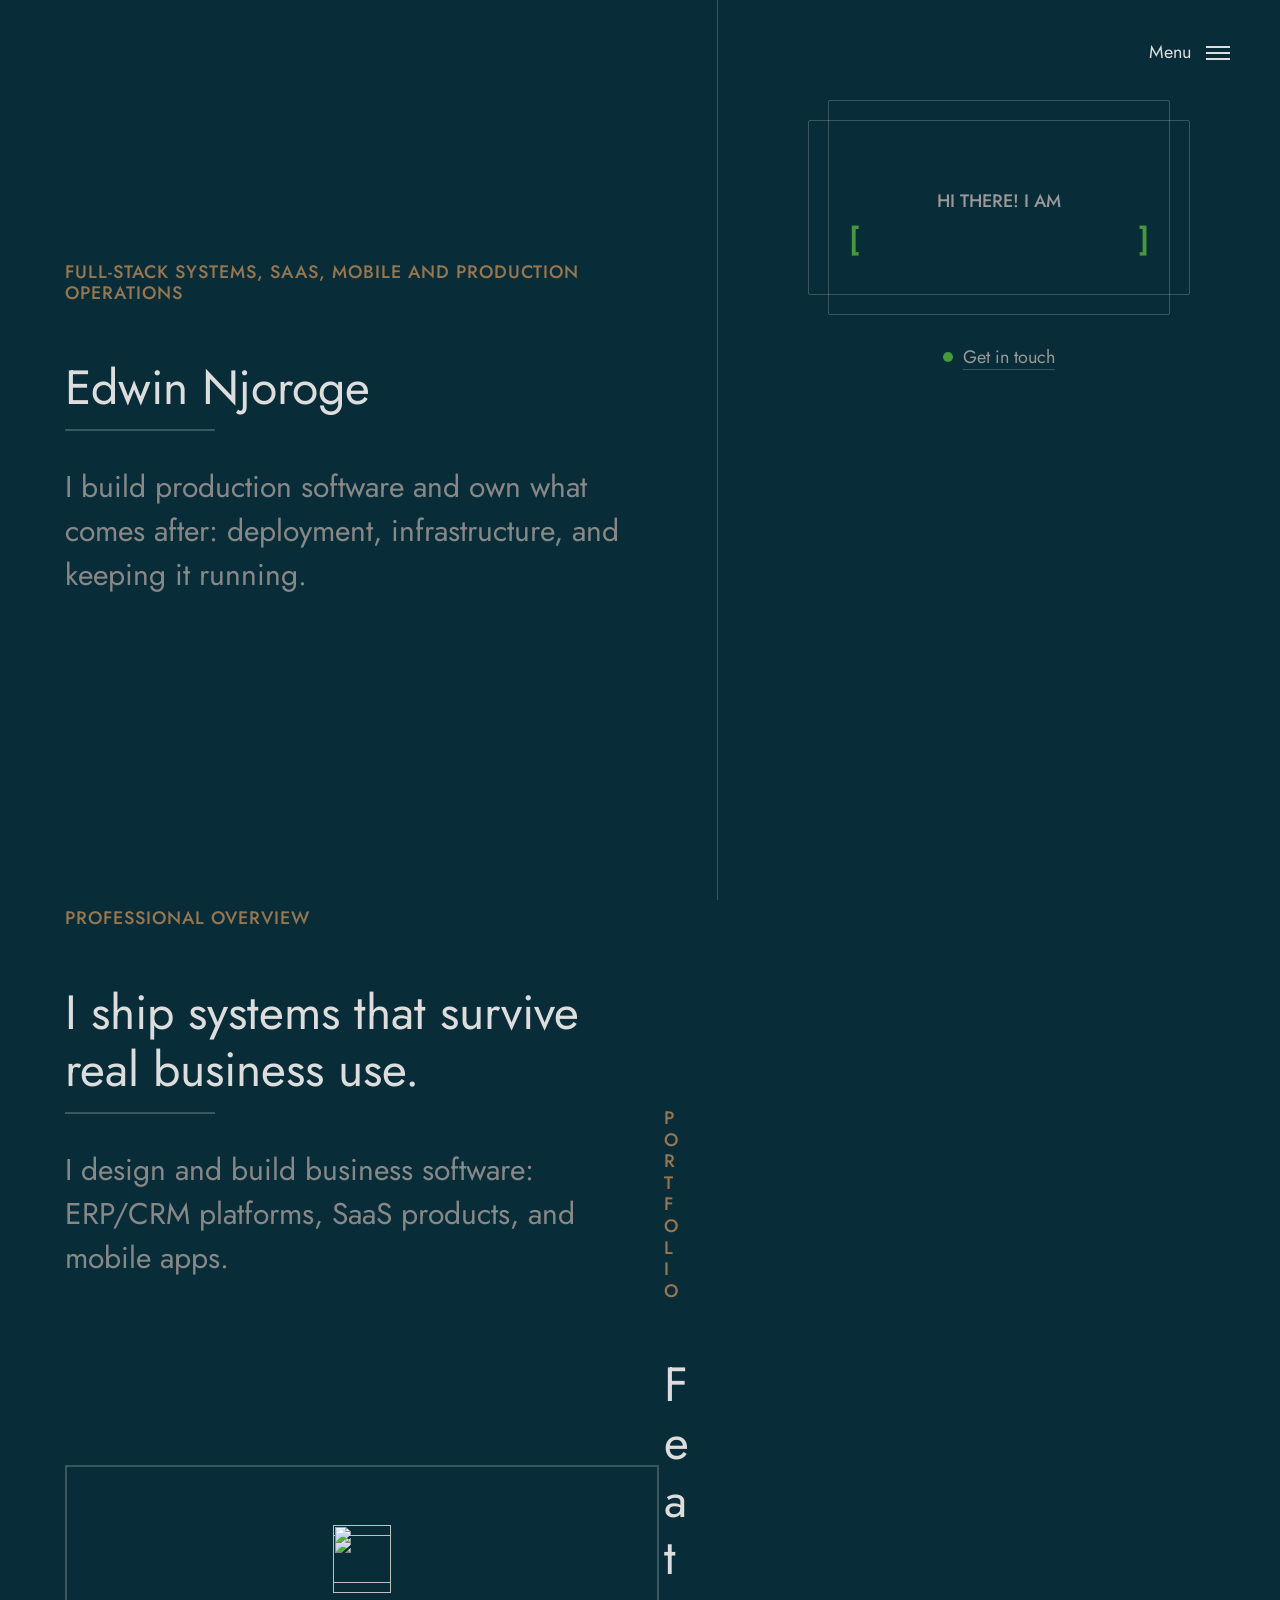
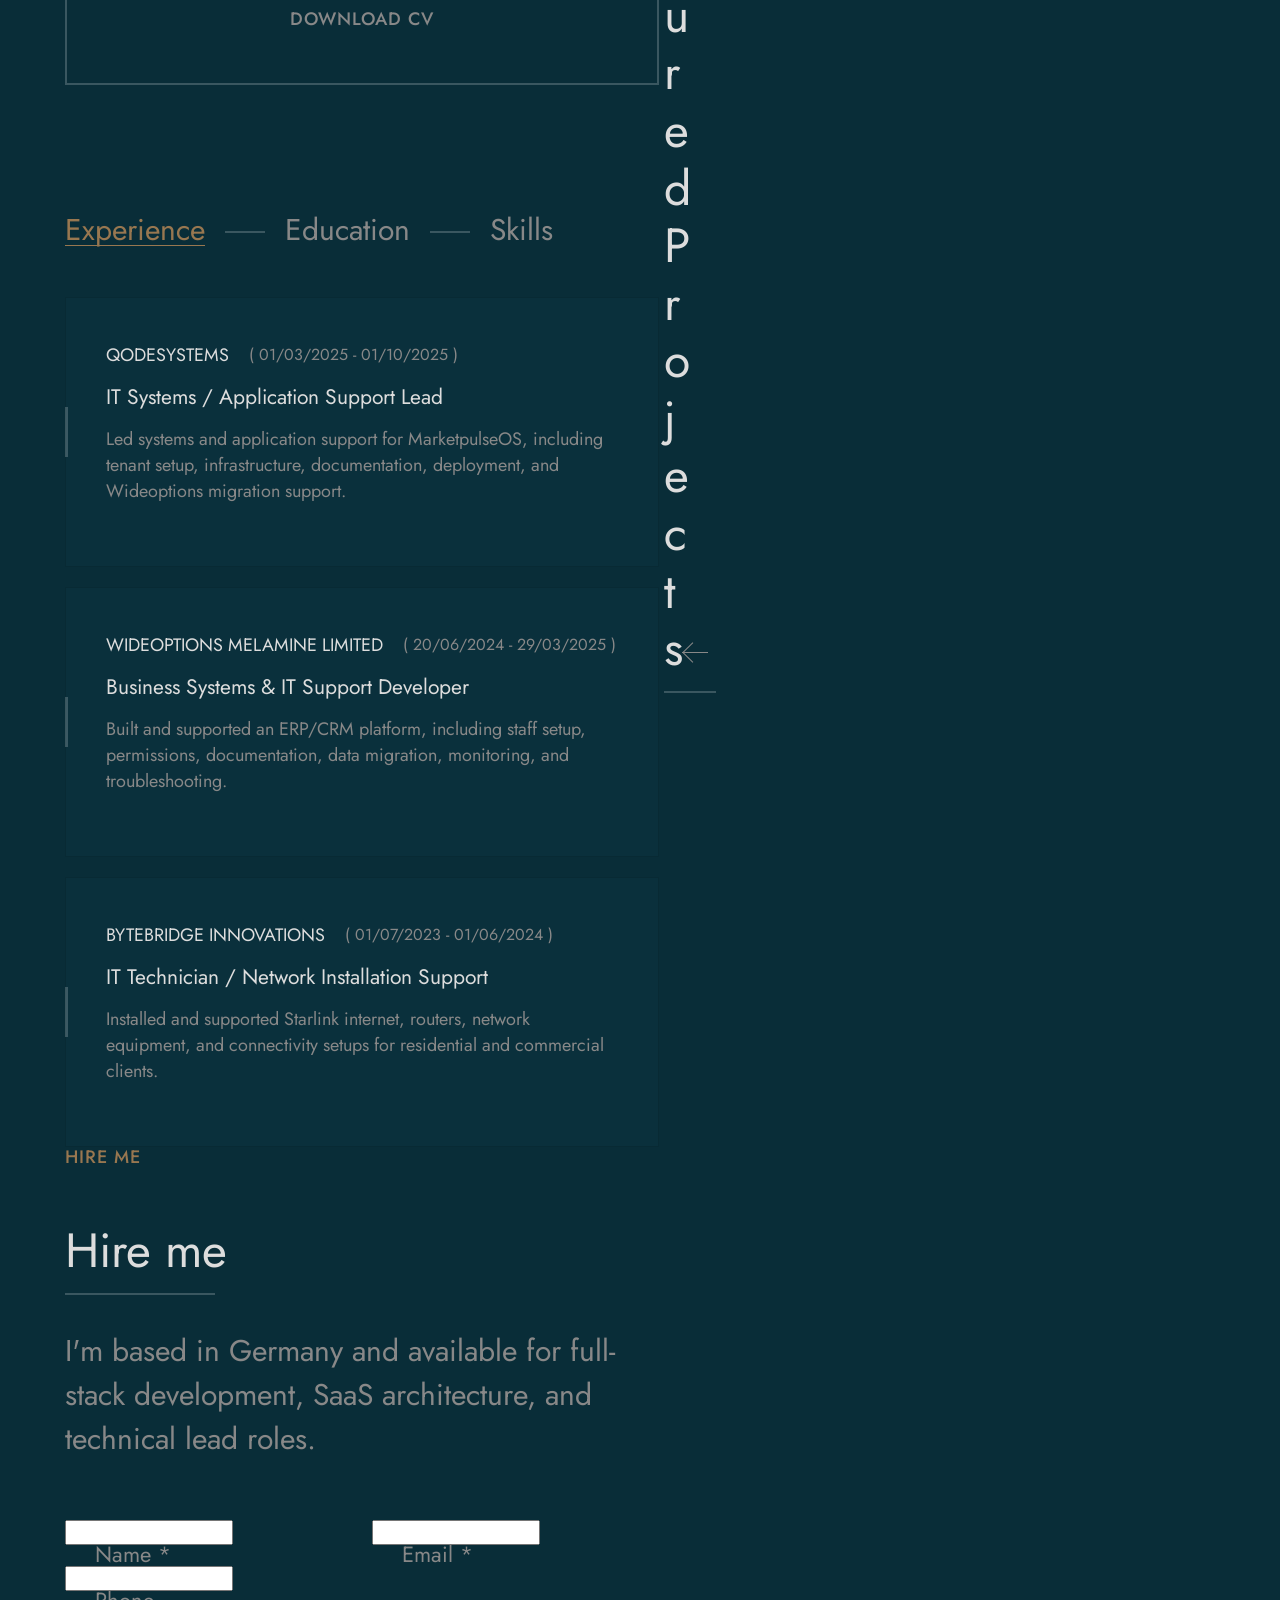
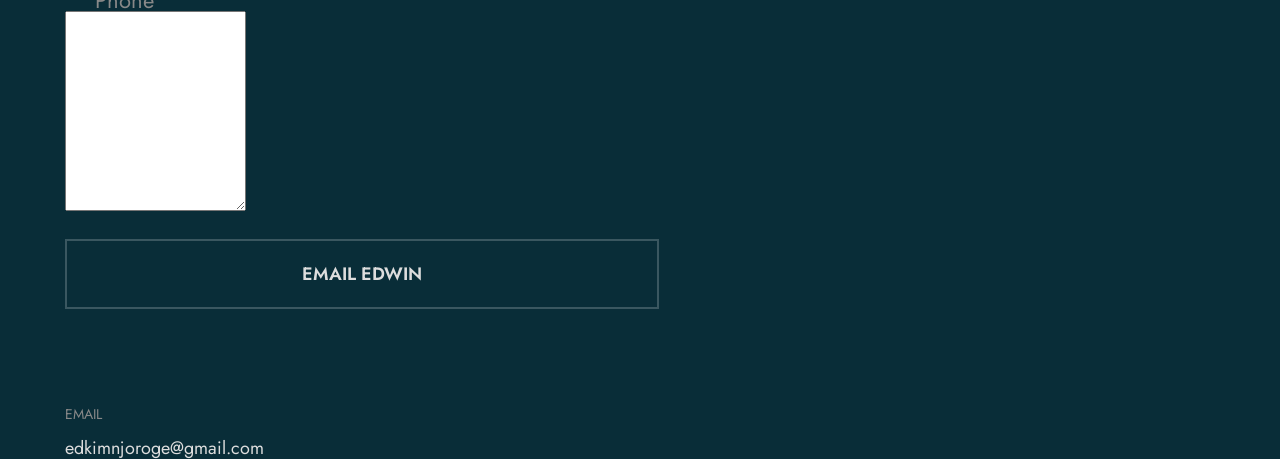
==== commit d75726ee: "Align portfolio timeline with CV" ====
--- a/index.html
+++ b/index.html
@@ -168,7 +168,7 @@
 													<div class="item">
 														<div class="item_top">
 															<h5>Qodesystems</h5>
-															<span>( 03/2025 - 10/2025 )</span>
+															<span>( 01/03/2025 - 01/10/2025 )</span>
 														</div>
 														<h3>IT Systems / Application Support Lead</h3>
 														<p>Led systems and application support for MarketpulseOS, including tenant setup, infrastructure, documentation, deployment, and Wideoptions migration support.</p>
@@ -178,7 +178,7 @@
 													<div class="item">
 														<div class="item_top">
 															<h5>Wideoptions Melamine Limited</h5>
-															<span>( 06/2024 - 03/2025 )</span>
+															<span>( 20/06/2024 - 29/03/2025 )</span>
 														</div>
 														<h3>Business Systems & IT Support Developer</h3>
 														<p>Built and supported an ERP/CRM platform, including staff setup, permissions, documentation, data migration, monitoring, and troubleshooting.</p>
@@ -188,7 +188,7 @@
 													<div class="item">
 														<div class="item_top">
 															<h5>ByteBridge Innovations</h5>
-															<span>( 07/2023 - 06/2024 )</span>
+															<span>( 01/07/2023 - 01/06/2024 )</span>
 														</div>
 														<h3>IT Technician / Network Installation Support</h3>
 														<p>Installed and supported Starlink internet, routers, network equipment, and connectivity setups for residential and commercial clients.</p>
@@ -491,10 +491,10 @@
 <script src="js/waypoints.js?ver=3"></script>
 <script src="js/nicescroll.js?ver=3"></script>
 <!--[if lt IE 10]> <script src="js/ie8.js?ver=3"></script> <![endif]-->
-<script src="data/content.js?ver=20260705-finalcv"></script>
-<script src="data/portfolio.js?ver=20260705-finalcv"></script>
-<script src="js/app.js?ver=20260705-finalcv"></script>
-<script src="js/init.js?ver=20260705-finalcv"></script>
+<script src="data/content.js?ver=20260705-cvdates"></script>
+<script src="data/portfolio.js?ver=20260705-cvdates"></script>
+<script src="js/app.js?ver=20260705-cvdates"></script>
+<script src="js/init.js?ver=20260705-cvdates"></script>
 <!-- /Scripts -->
 
 </body>
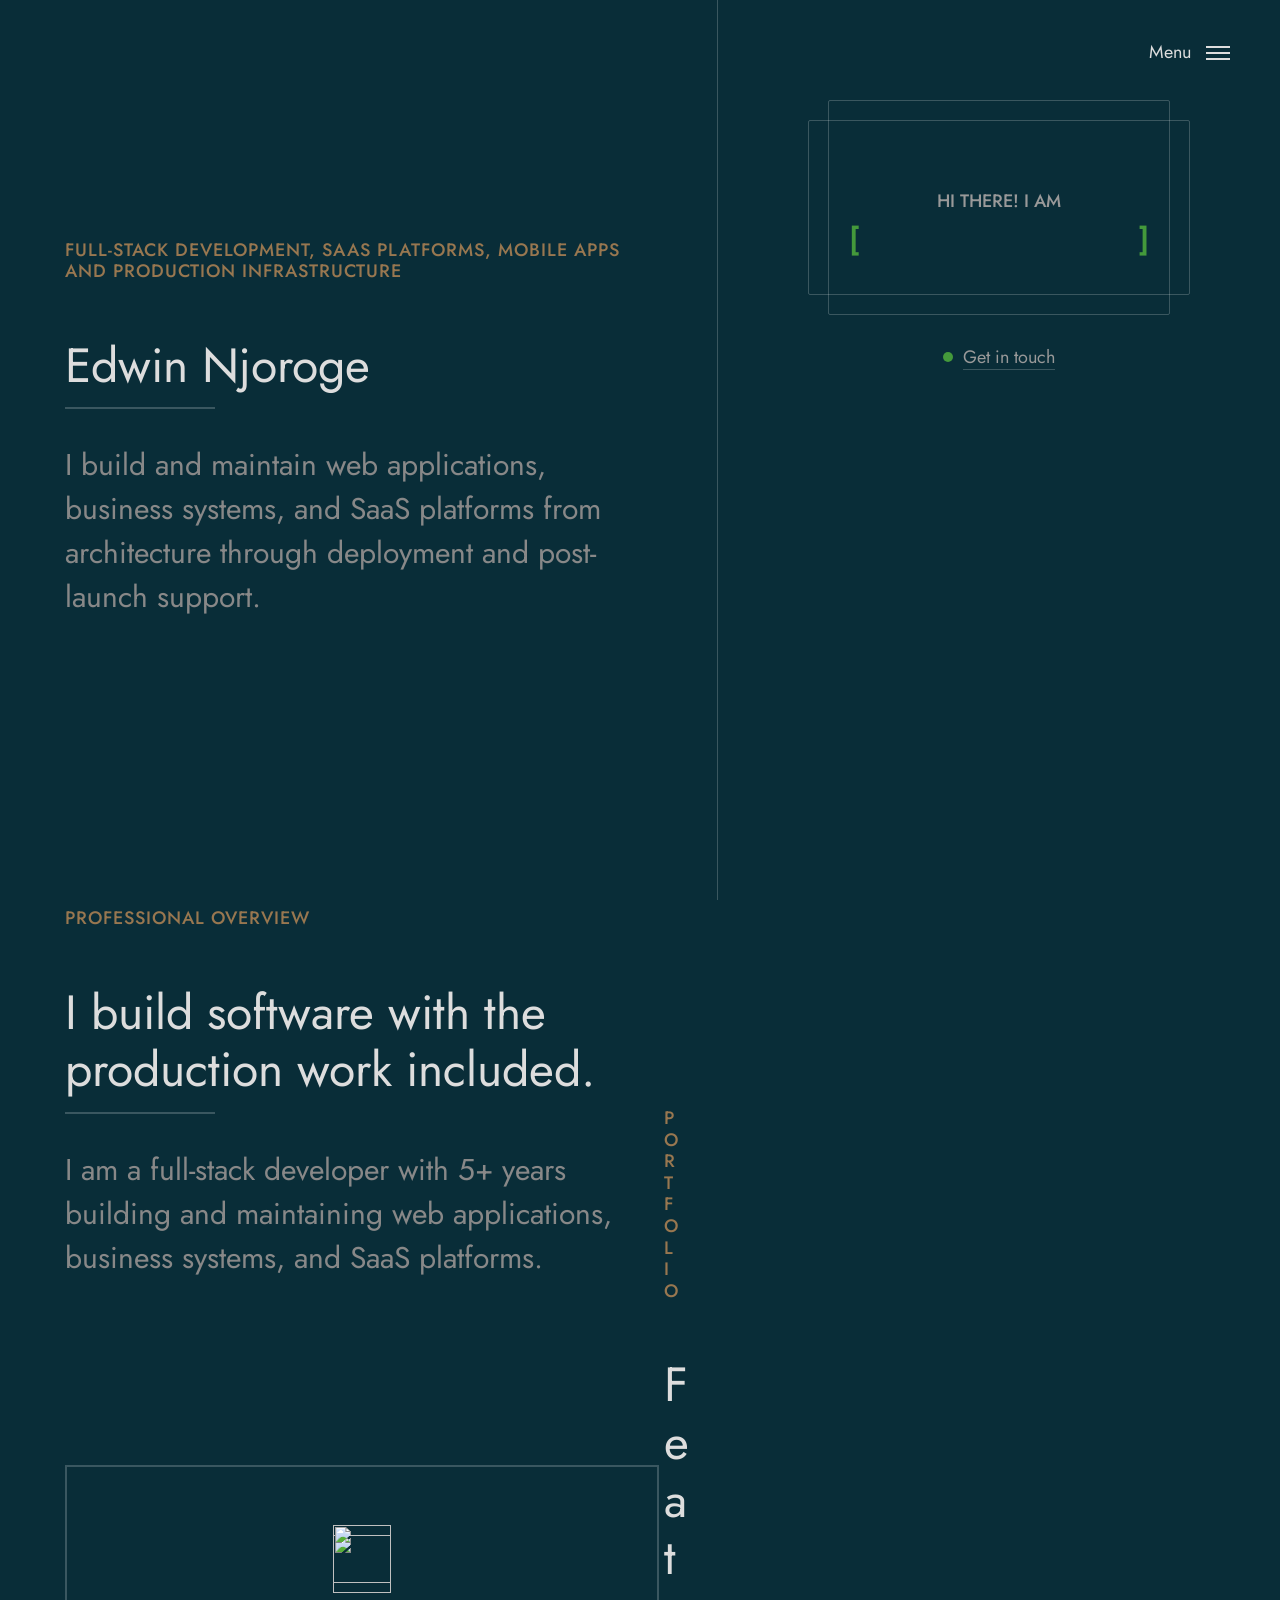
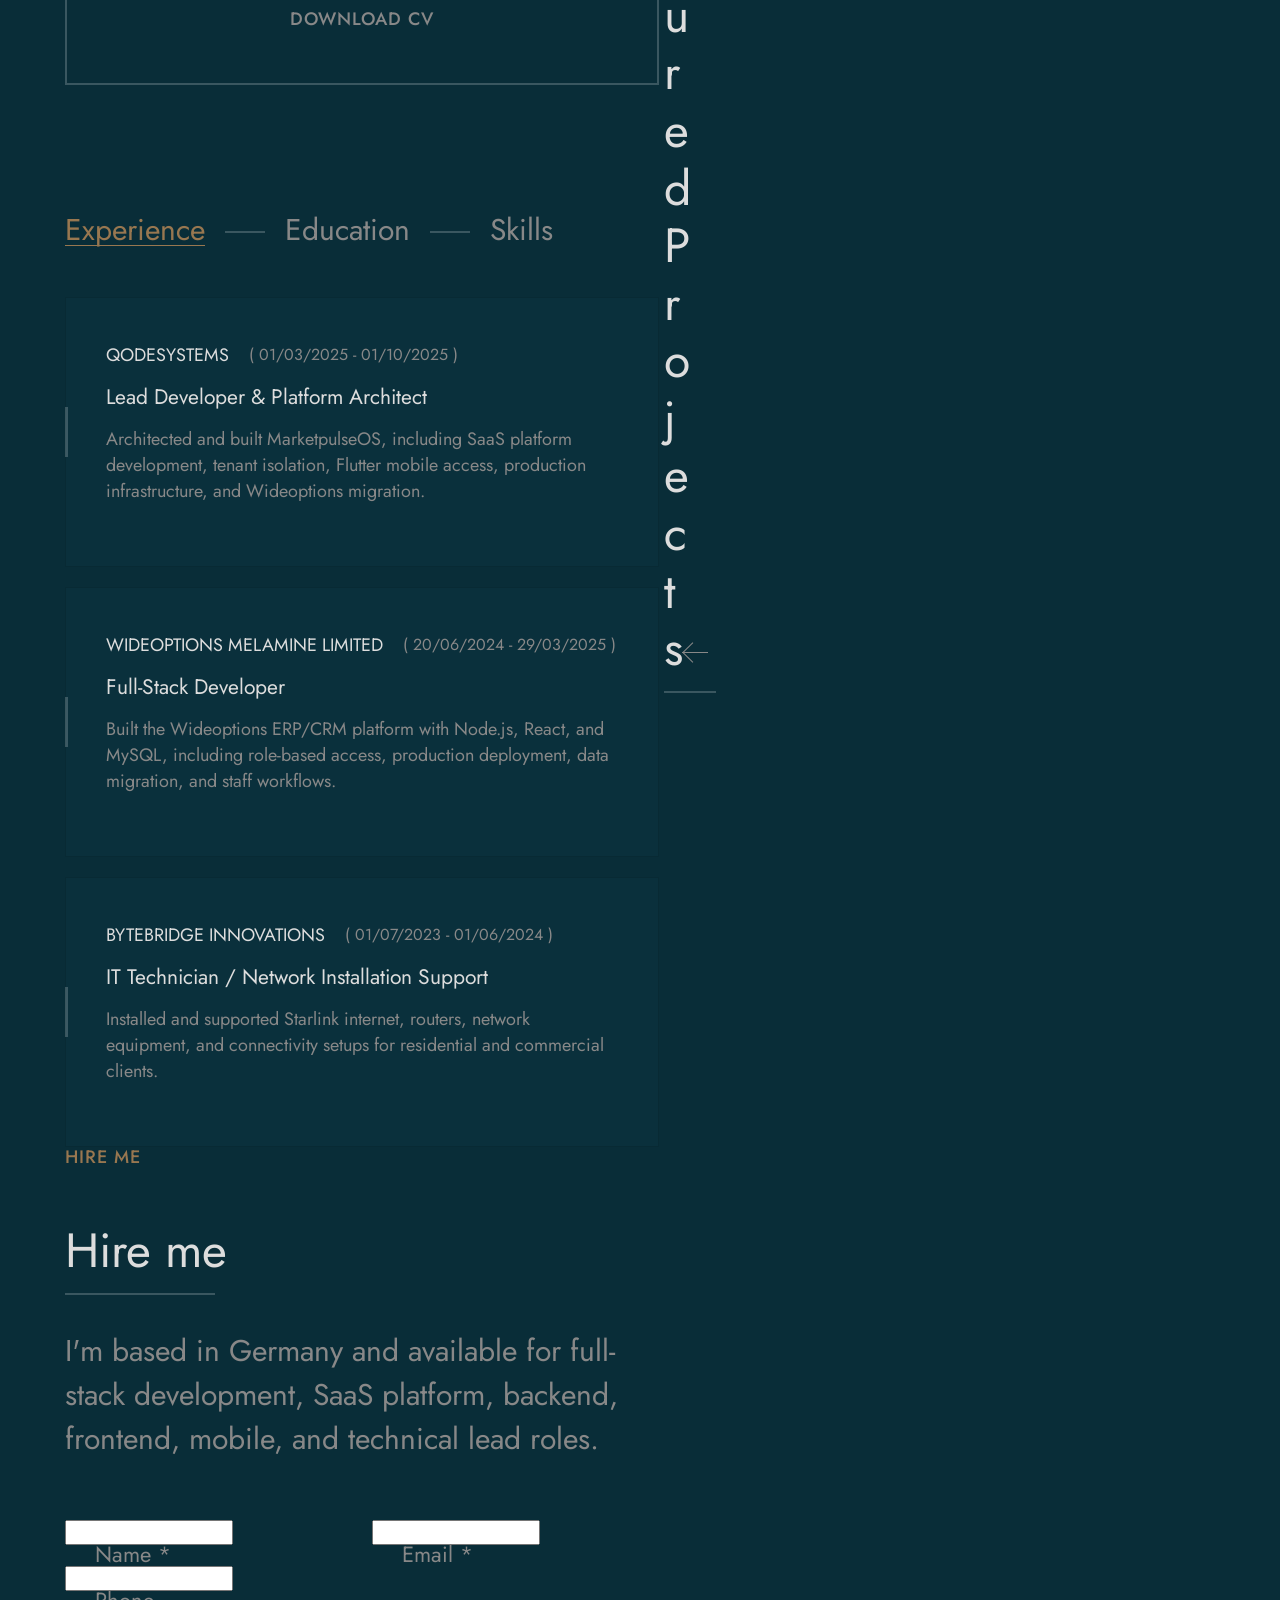
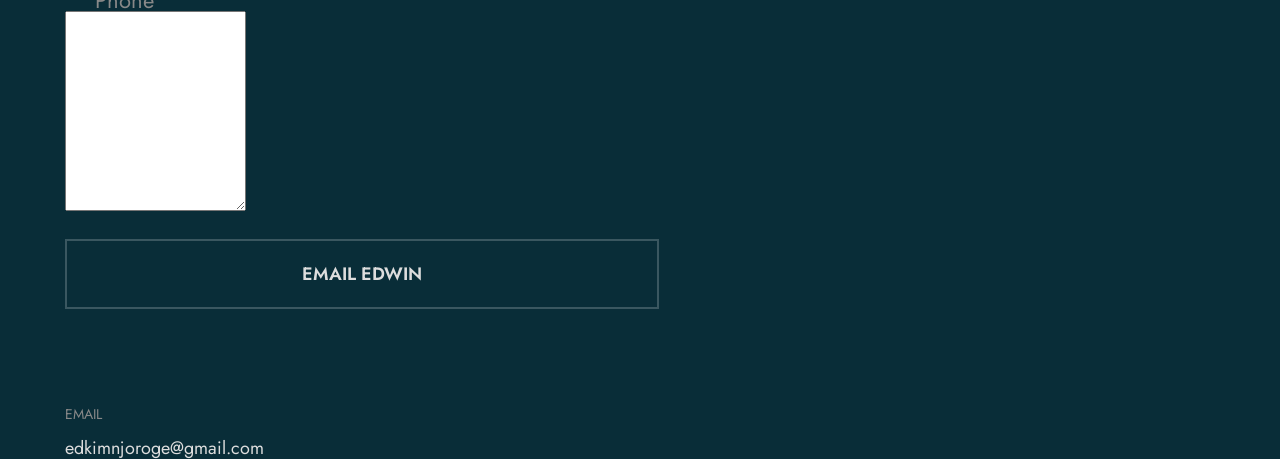
==== commit bce00548: "Align portfolio with full-stack developer CV" ====
--- a/index.html
+++ b/index.html
@@ -93,9 +93,9 @@
 
 							<!-- Main Title -->
 							<div class="resumo_fn_main_title">
-								<h3 class="subtitle" data-i18n="home.eyebrow">Full-stack systems, SaaS, mobile and production operations</h3>
+								<h3 class="subtitle" data-i18n="home.eyebrow">Full-stack development, SaaS platforms, mobile apps and production infrastructure</h3>
 								<h3 class="title" data-i18n="home.heroName">Edwin Njoroge</h3>
-								<p class="desc" data-i18n="home.heroLead">I build production software and own what comes after: deployment, infrastructure, and keeping it running.</p>
+								<p class="desc" data-i18n="home.heroLead">I build and maintain web applications, business systems, and SaaS platforms from architecture through deployment and post-launch support.</p>
 								<p class="desc" data-i18n="home.heroBody" style="margin-top: 15px;"></p>
 							</div>
 							<!-- /Main Title -->
@@ -114,8 +114,8 @@
 							<!-- Main Title -->
 							<div class="resumo_fn_main_title">
 								<h3 class="subtitle" data-i18n="about.eyebrow">Professional overview</h3>
-								<h3 class="title" data-i18n="about.title">I ship systems that survive real business use.</h3>
-								<p class="desc" data-i18n="about.lead">I design and build business software: ERP/CRM platforms, SaaS products, and mobile apps.</p>
+								<h3 class="title" data-i18n="about.title">I build software with the production work included.</h3>
+								<p class="desc" data-i18n="about.lead">I am a full-stack developer with 5+ years building and maintaining web applications, business systems, and SaaS platforms.</p>
 								<div id="about-paragraphs" style="margin-top: 15px;"></div>
 							</div>
 							<!-- /Main Title -->
@@ -170,8 +170,8 @@
 															<h5>Qodesystems</h5>
 															<span>( 01/03/2025 - 01/10/2025 )</span>
 														</div>
-														<h3>IT Systems / Application Support Lead</h3>
-														<p>Led systems and application support for MarketpulseOS, including tenant setup, infrastructure, documentation, deployment, and Wideoptions migration support.</p>
+														<h3>Lead Developer &amp; Platform Architect</h3>
+														<p>Architected and built MarketpulseOS, including SaaS platform development, tenant isolation, Flutter mobile access, production infrastructure, and Wideoptions migration.</p>
 													</div>
 												</li>
 												<li>
@@ -180,8 +180,8 @@
 															<h5>Wideoptions Melamine Limited</h5>
 															<span>( 20/06/2024 - 29/03/2025 )</span>
 														</div>
-														<h3>Business Systems & IT Support Developer</h3>
-														<p>Built and supported an ERP/CRM platform, including staff setup, permissions, documentation, data migration, monitoring, and troubleshooting.</p>
+														<h3>Full-Stack Developer</h3>
+														<p>Built the Wideoptions ERP/CRM platform with Node.js, React, and MySQL, including role-based access, production deployment, data migration, and staff workflows.</p>
 													</div>
 												</li>
 												<li>
@@ -334,7 +334,7 @@
 							<div class="resumo_fn_main_title">
 								<h3 class="subtitle" data-i18n="contact.eyebrow">Hire me</h3>
 								<h3 class="title" data-i18n="contact.title">Hire me</h3>
-								<p class="desc" data-i18n="contact.intro">I'm based in Germany and available for full-stack development, SaaS architecture, and technical lead roles.</p>
+								<p class="desc" data-i18n="contact.intro">I'm based in Germany and available for full-stack development, SaaS platform, backend, frontend, mobile, and technical lead roles.</p>
 							</div>
 							<!-- /Main Title -->
 
@@ -423,7 +423,7 @@
 						<h3>
 							<span class="animated_title">
 								<span class="title_in" data-i18n="home.heroName">Edwin Njoroge</span>
-								<span class="title_in" data-i18n="home.heroRole">Full-Stack Developer - SaaS, Business Systems, Mobile</span>
+								<span class="title_in" data-i18n="home.heroRole">Full-Stack Developer - SaaS, Business Systems, Mobile Apps</span>
 							</span>
 						</h3>
 					</div>
@@ -491,10 +491,10 @@
 <script src="js/waypoints.js?ver=3"></script>
 <script src="js/nicescroll.js?ver=3"></script>
 <!--[if lt IE 10]> <script src="js/ie8.js?ver=3"></script> <![endif]-->
-<script src="data/content.js?ver=20260705-cvdates"></script>
-<script src="data/portfolio.js?ver=20260705-cvdates"></script>
-<script src="js/app.js?ver=20260705-cvdates"></script>
-<script src="js/init.js?ver=20260705-cvdates"></script>
+<script src="data/content.js?ver=20260706-devcv"></script>
+<script src="data/portfolio.js?ver=20260706-devcv"></script>
+<script src="js/app.js?ver=20260706-devcv"></script>
+<script src="js/init.js?ver=20260706-devcv"></script>
 <!-- /Scripts -->
 
 </body>
